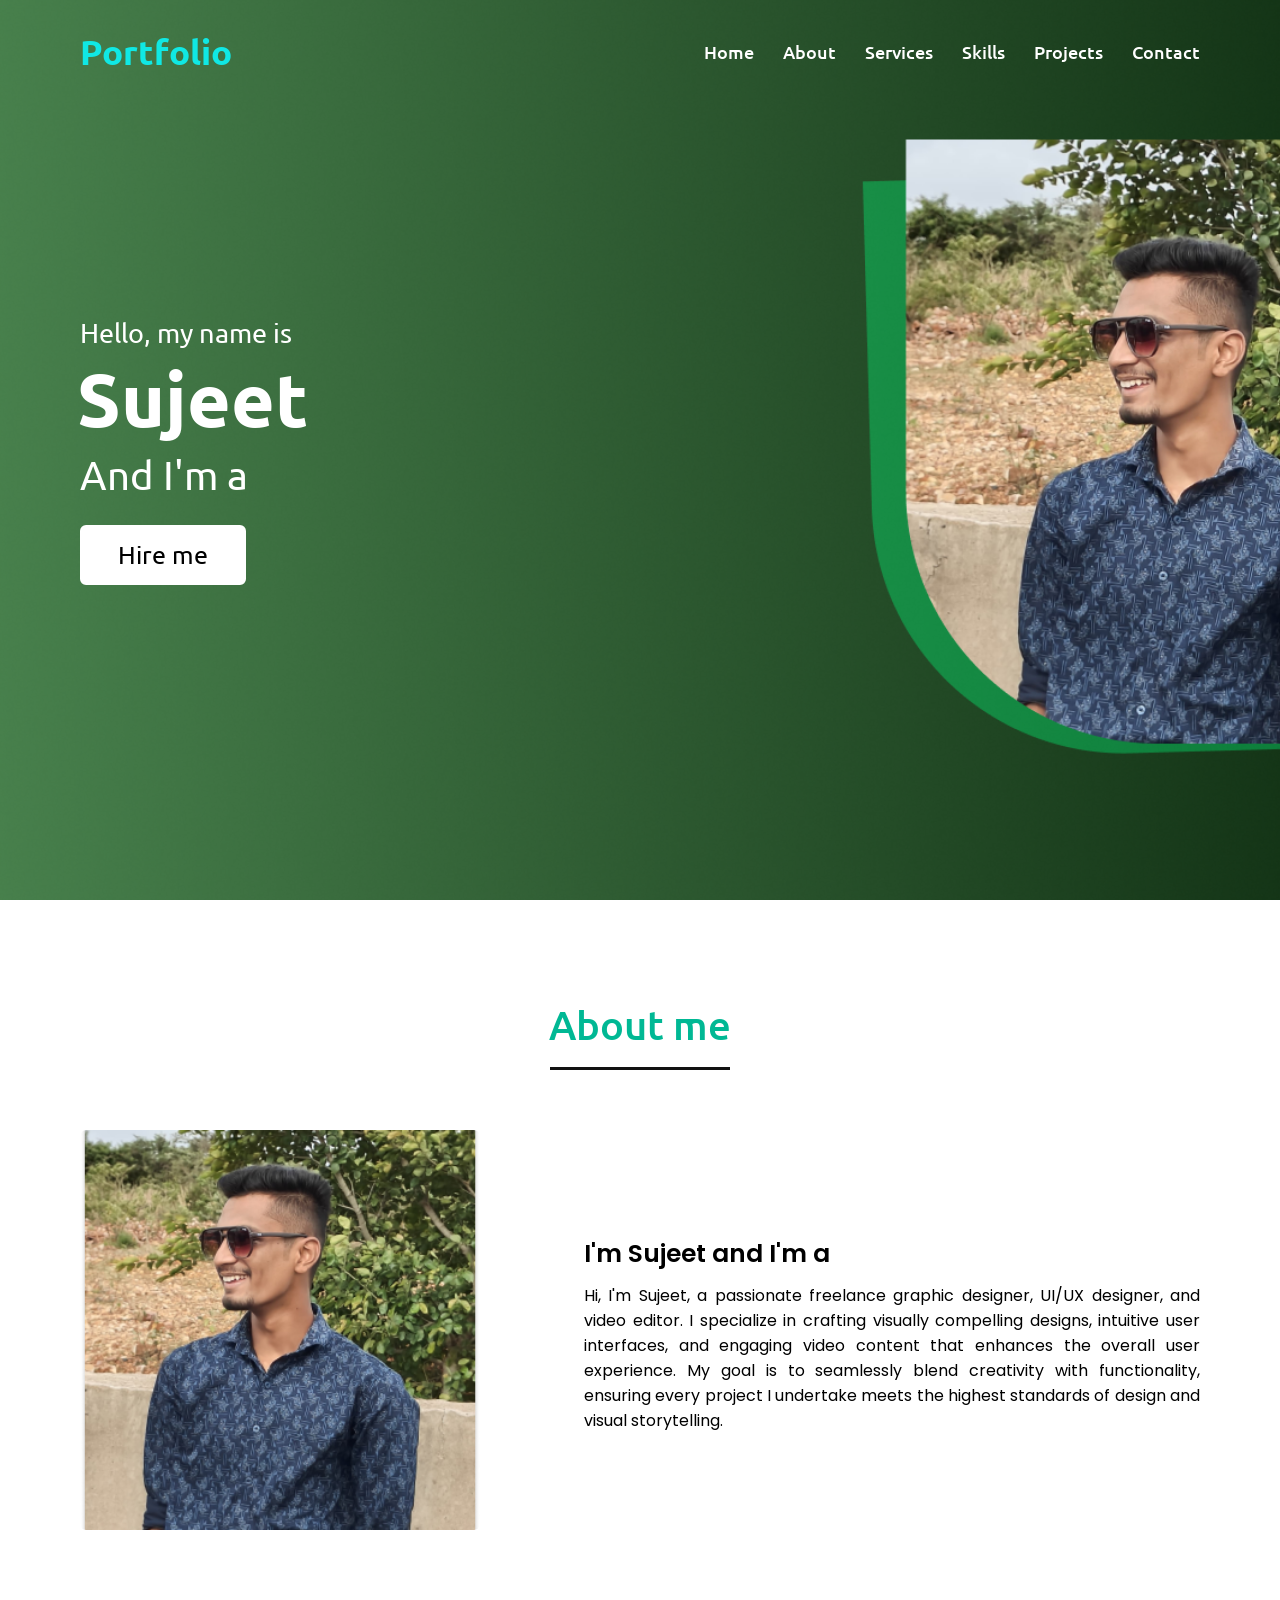
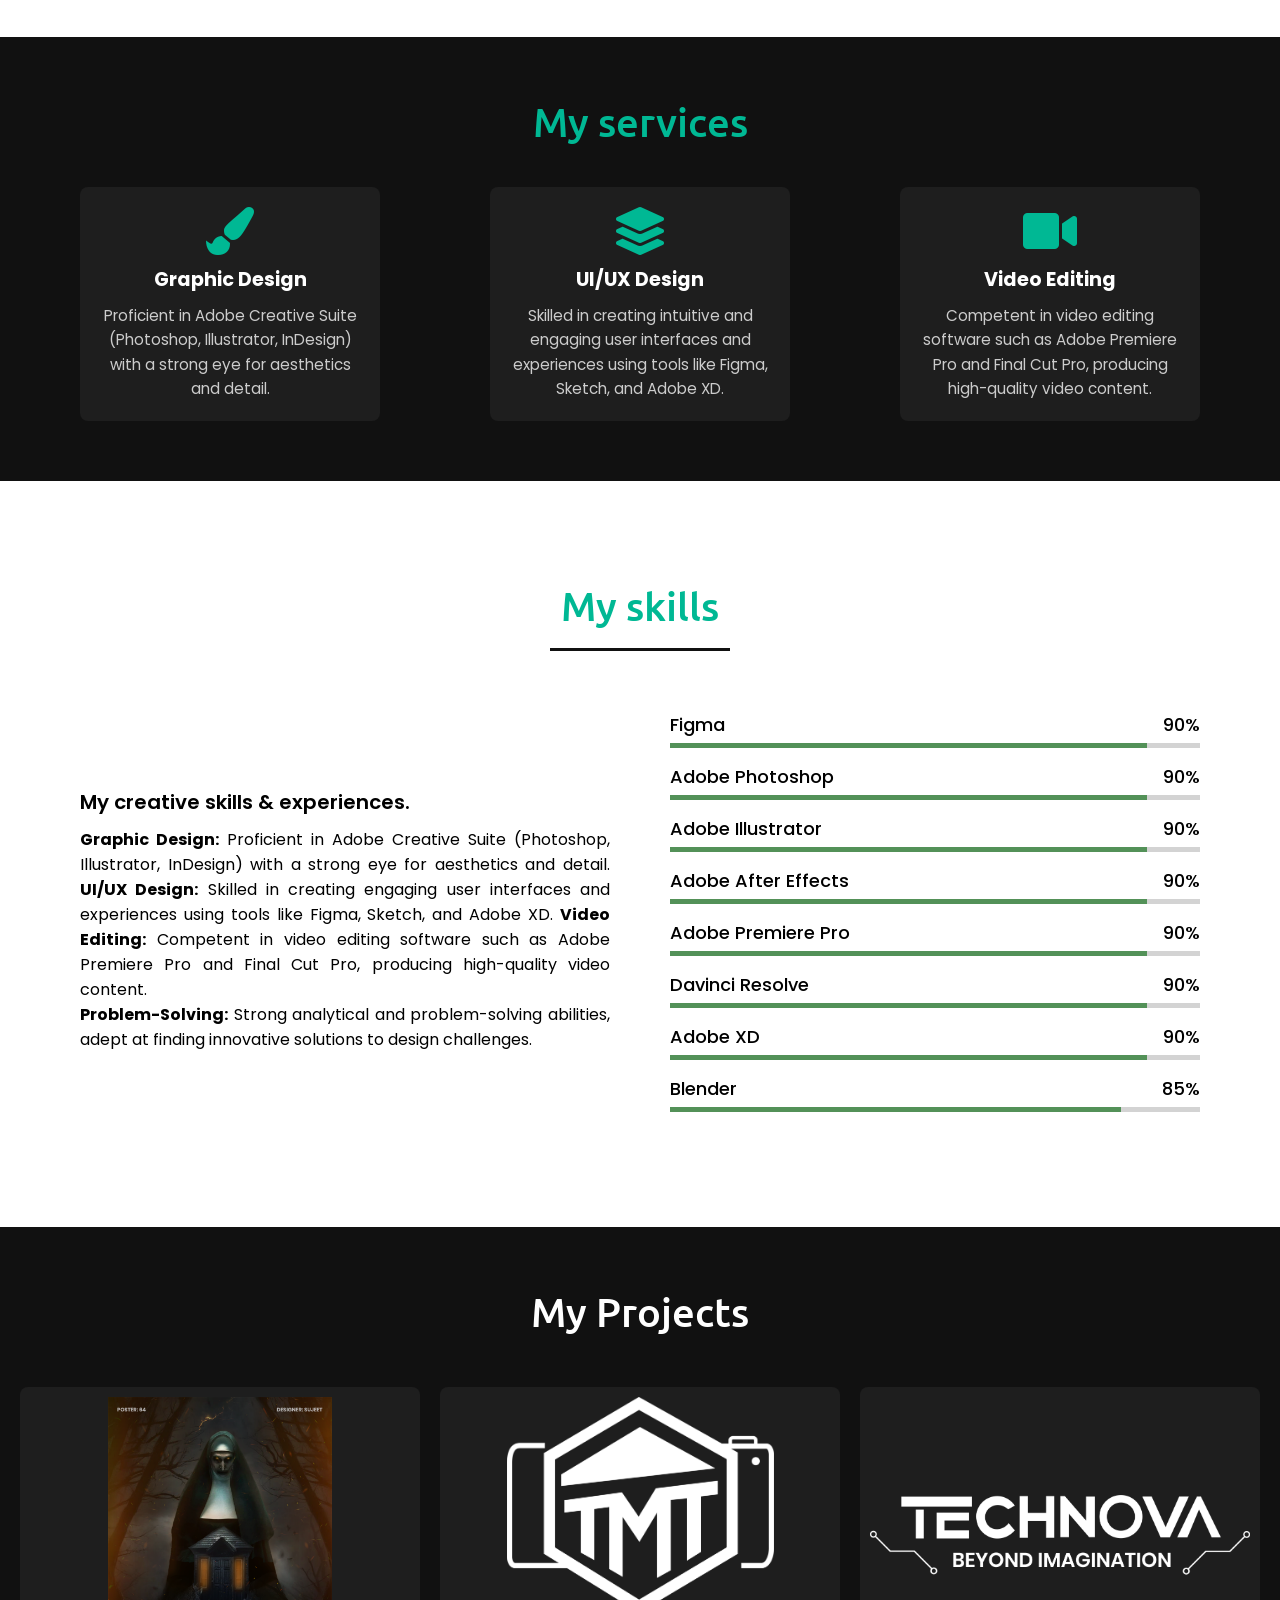
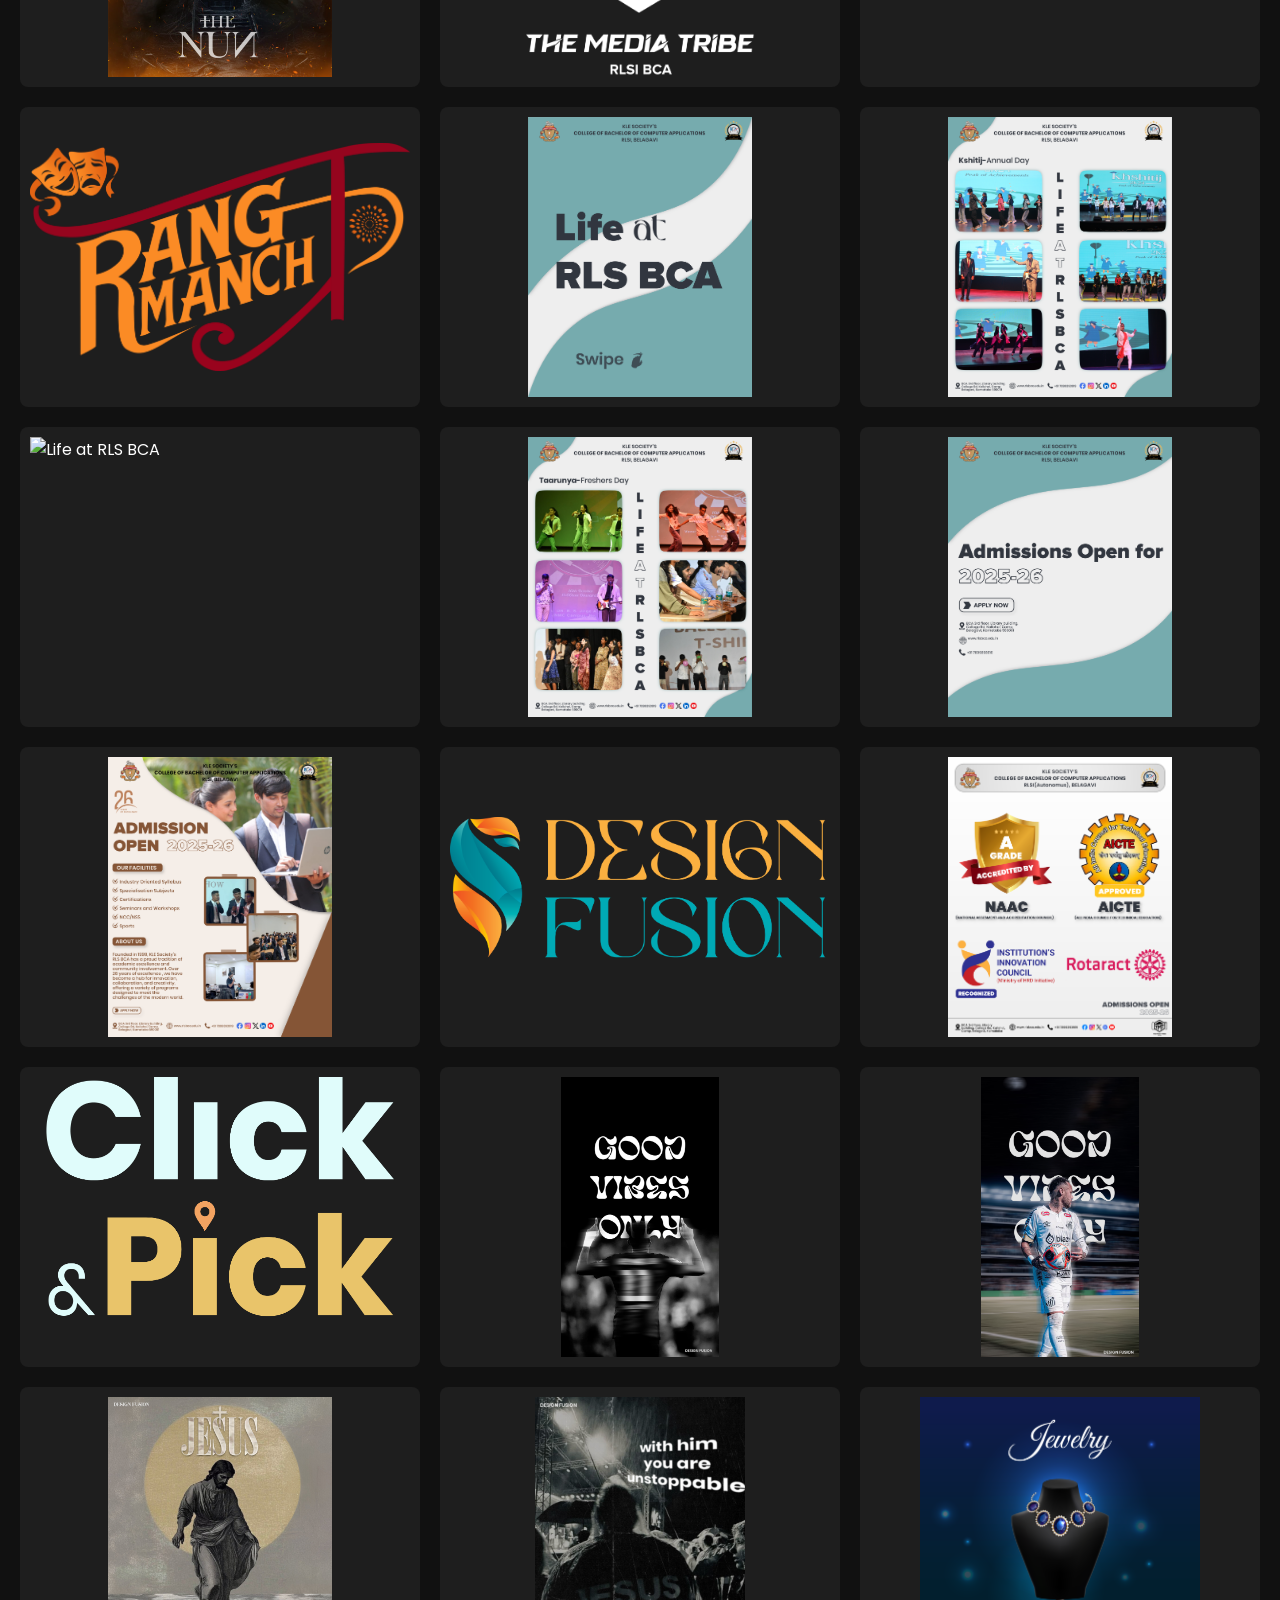
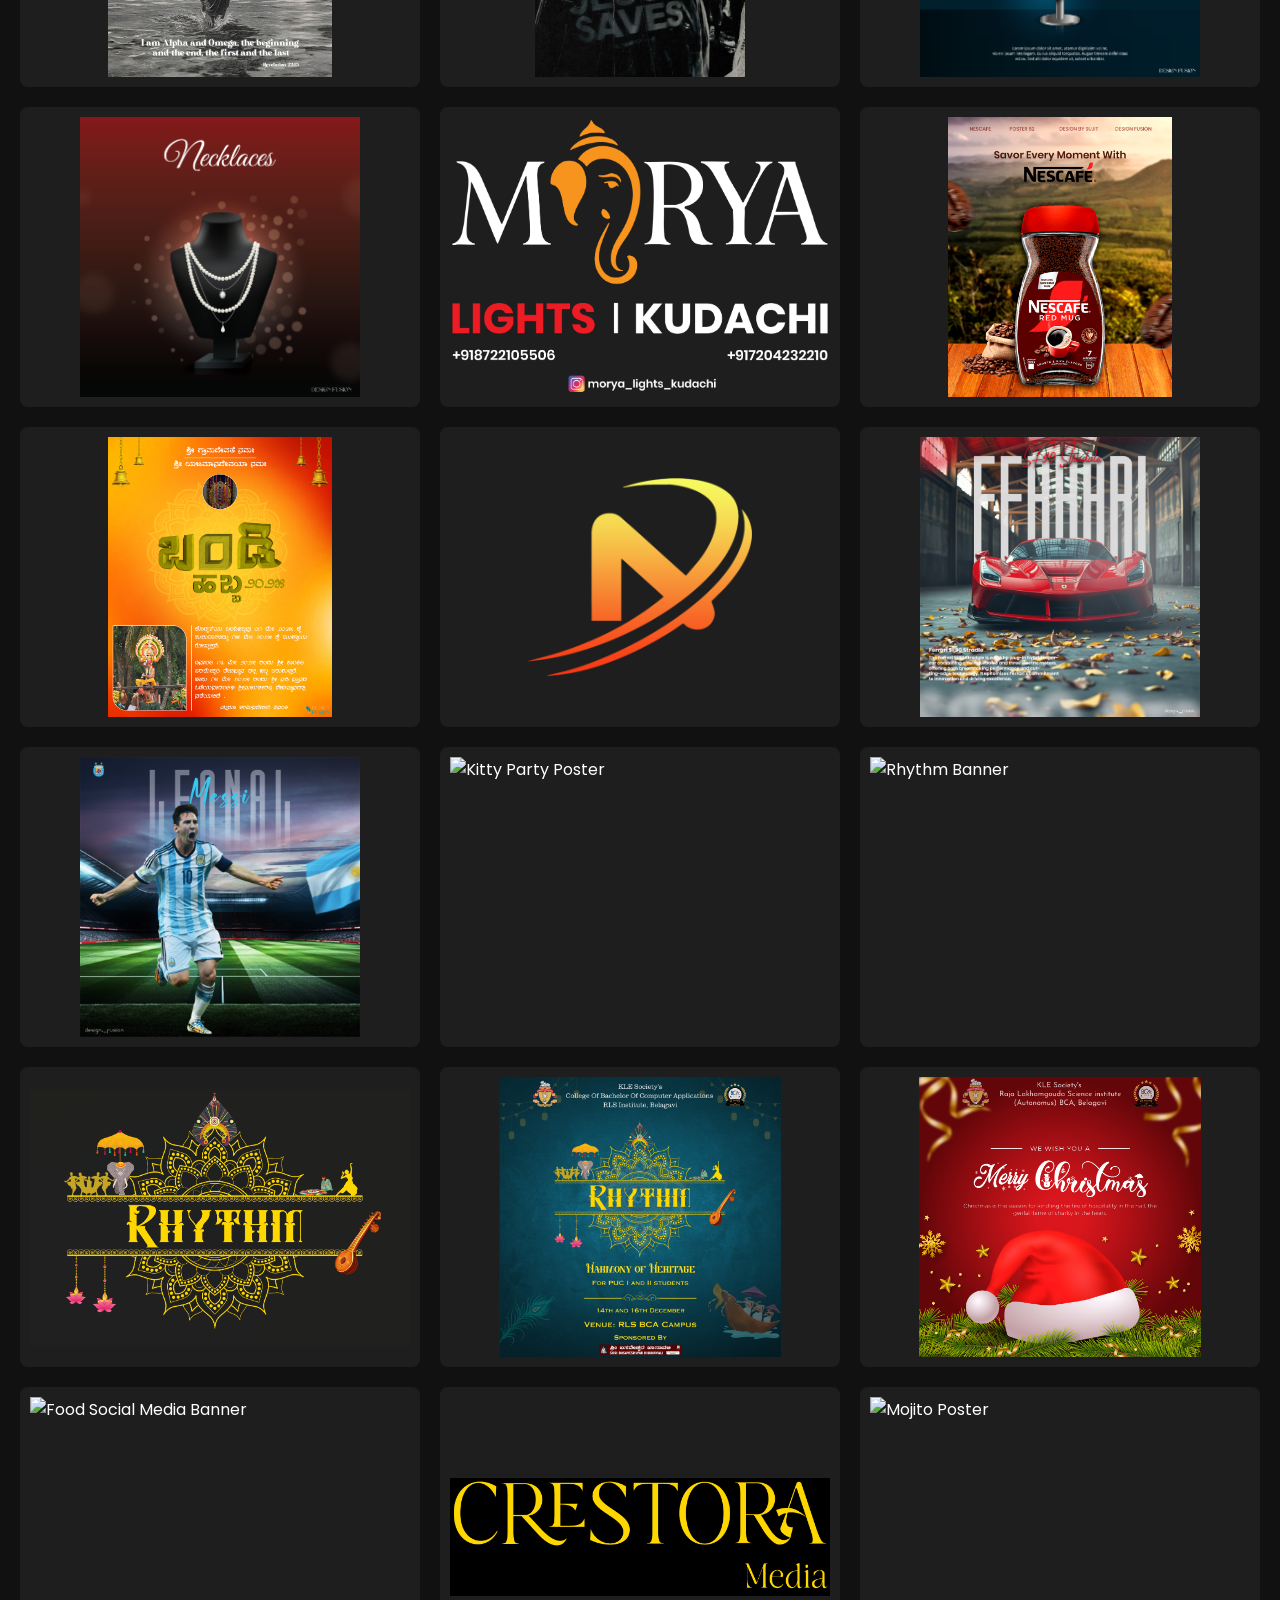
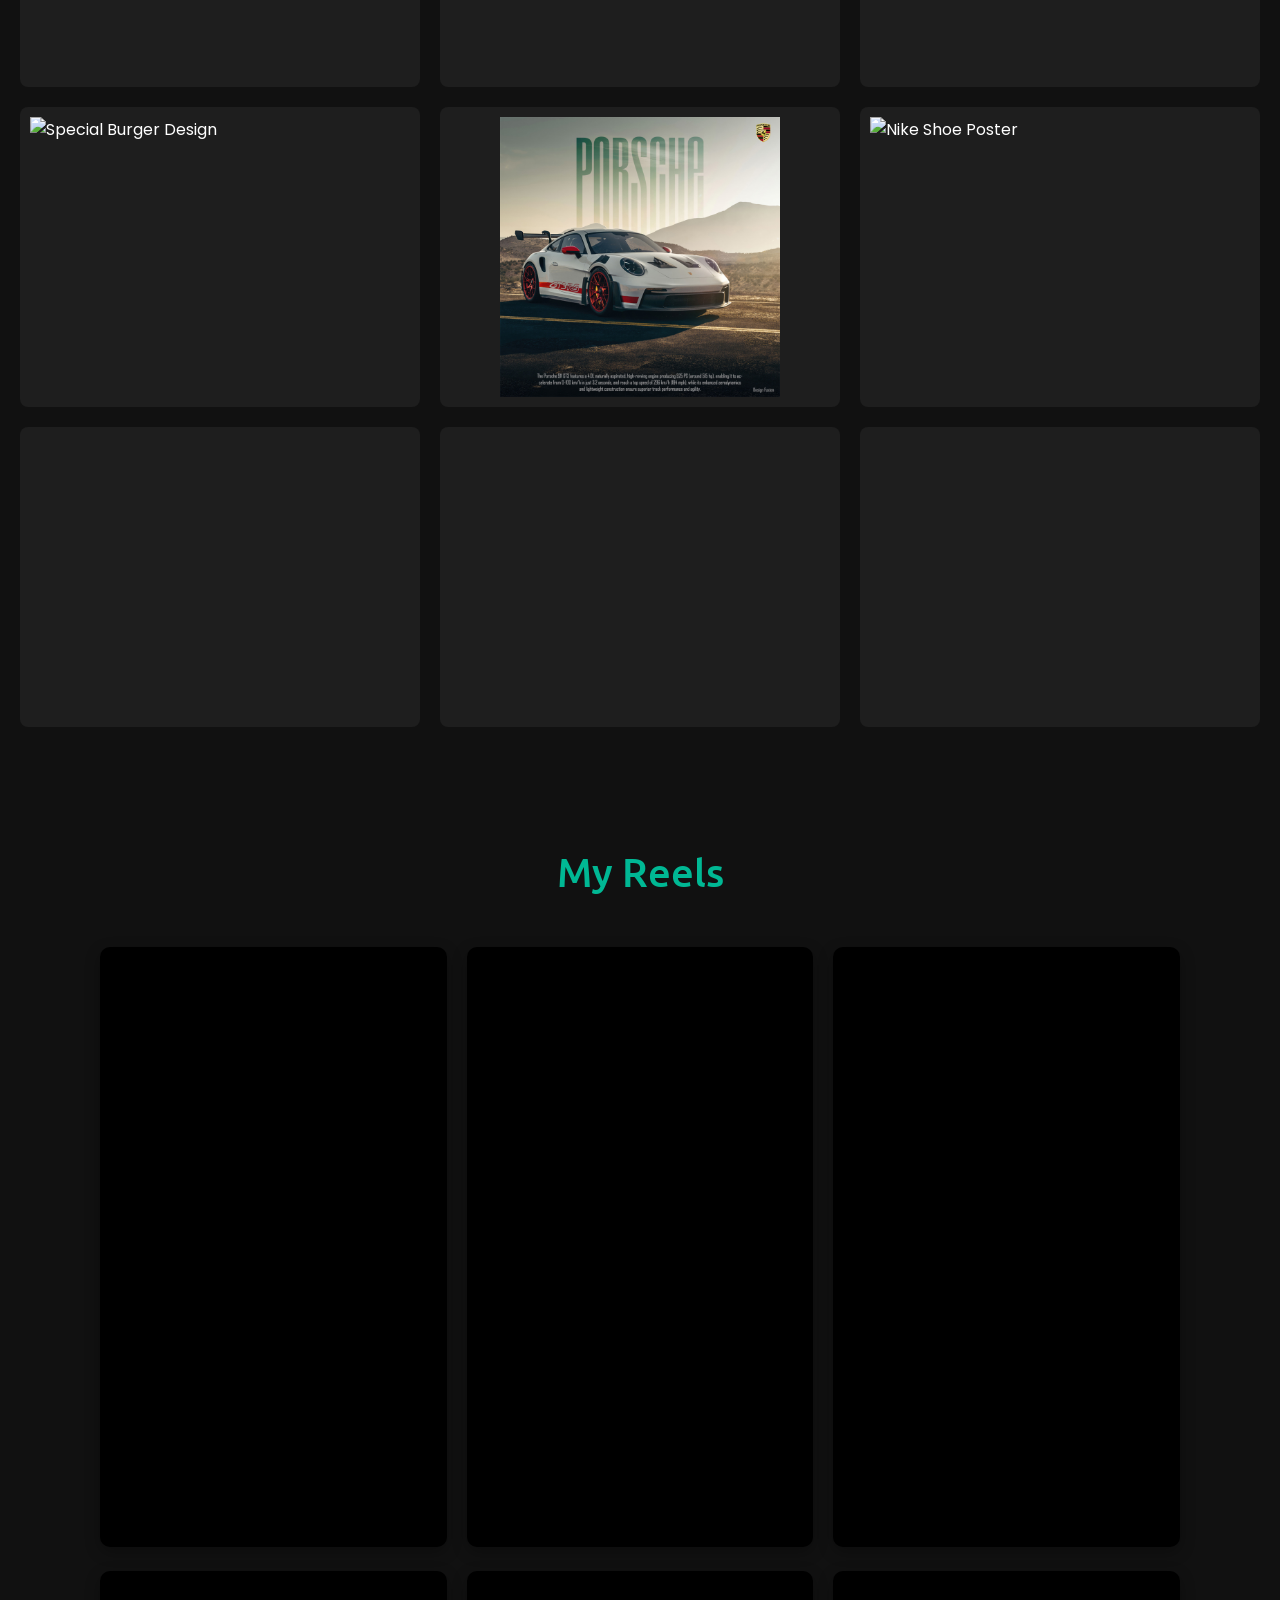
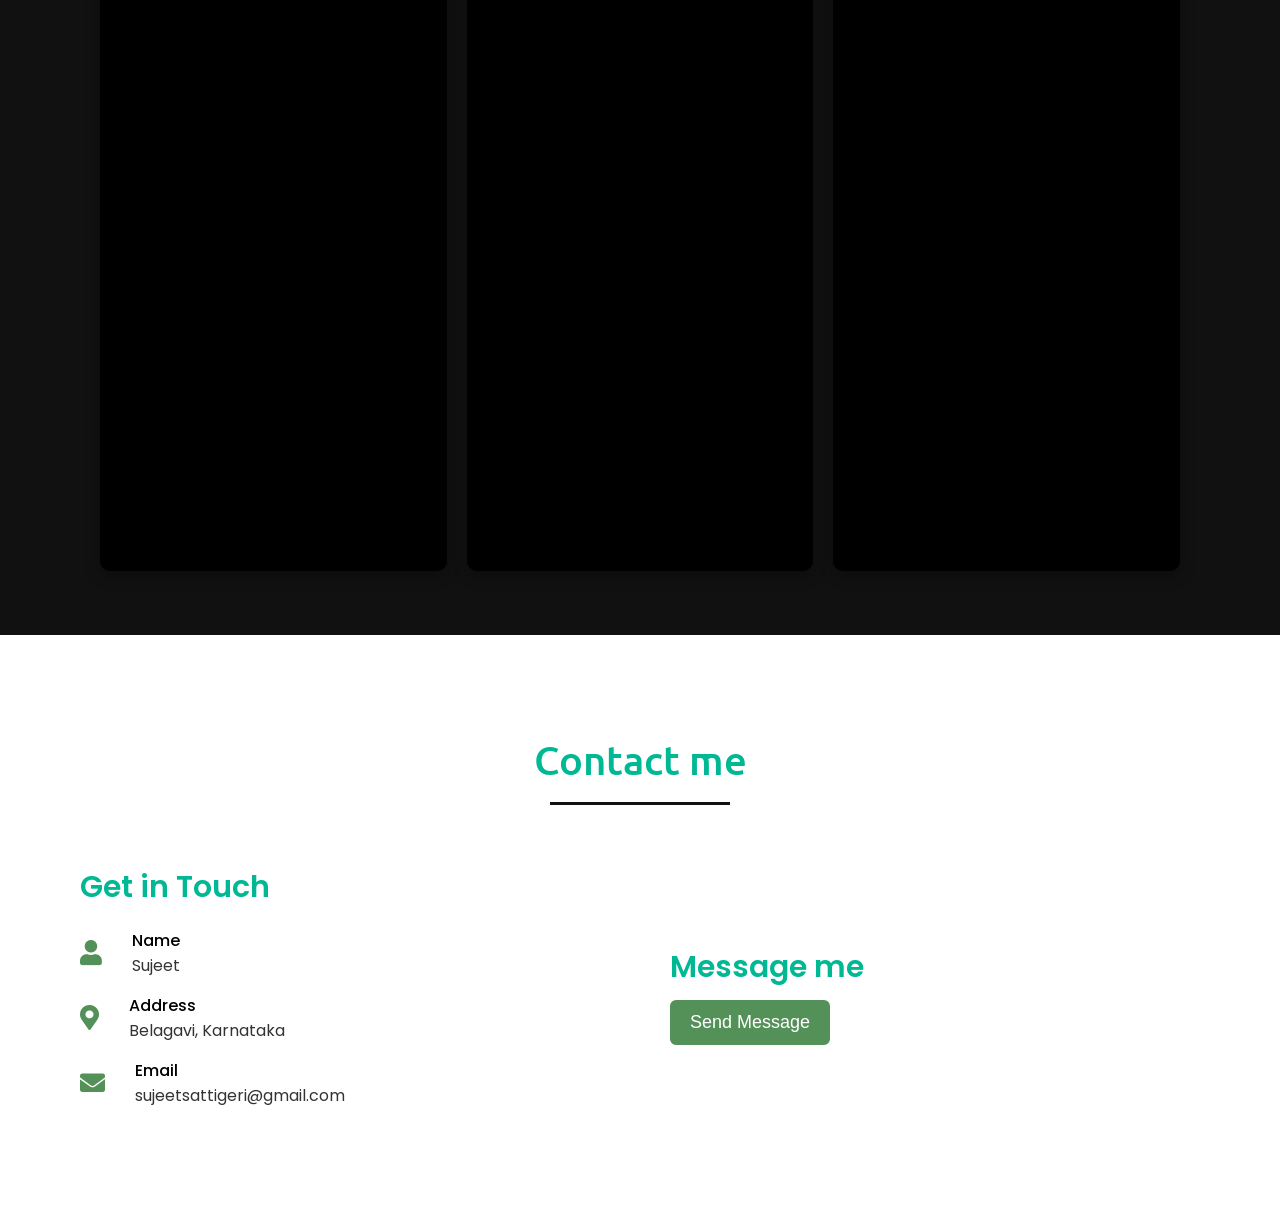
==== index.html @ 9ca4753a "Modified Portfolio" ====
<!DOCTYPE html>
<html lang="en">
<head>
    <meta charset="UTF-8">
    <meta name="viewport" content="width=device-width, initial-scale=1.0">
    <title>Personal Portfolio Website</title>
    <link rel="stylesheet" href="style.css">
    <link rel="stylesheet" href="https://cdnjs.cloudflare.com/ajax/libs/font-awesome/5.15.3/css/all.min.css"/>
    <script src="https://code.jquery.com/jquery-3.5.1.min.js"></script>
    <script src="https://cdnjs.cloudflare.com/ajax/libs/typed.js/2.0.11/typed.min.js"></script>
    <script src="https://cdnjs.cloudflare.com/ajax/libs/waypoints/4.0.1/jquery.waypoints.min.js"></script>
    <script src="https://cdnjs.cloudflare.com/ajax/libs/OwlCarousel2/2.3.4/owl.carousel.min.js"></script>
    <link rel="stylesheet" href="https://cdnjs.cloudflare.com/ajax/libs/OwlCarousel2/2.3.4/assets/owl.carousel.min.css"/>
</head>
<body>
    <div class="scroll-up-btn">
        <i class="fas fa-angle-up"></i>
    </div>
    <nav class="navbar">
        <div class="max-width">
            <div class="logo"><a href="#">Portfolio</a></div>
            <ul class="menu">
                <li><a href="#home" class="menu-btn">Home</a></li>
                <li><a href="#about" class="menu-btn">About</a></li>
                <li><a href="#services" class="menu-btn">Services</a></li>
                <li><a href="#skills" class="menu-btn">Skills</a></li>
                <li><a href="#projects" class="menu-btn">Projects</a></li>
                <li><a href="#contact" class="menu-btn">Contact</a></li>
            </ul>
            <div class="menu-btn">
                <i class="fas fa-bars"></i>
            </div>
        </div>
    </nav>

    <!-- home section start -->
    <section class="home" id="home">
        <div class="max-width">
            <div class="home-content">
                <div class="text-1">Hello, my name is</div>
                <div class="text-2">Sujeet</div>
                <div class="text-3">And I'm a <span class="typing"></span></div>
                <a href="https://wa.me/917483104946?text=Hi%20Sujeet,%20I%20am%20interested%20in%20hiring%20you%20for%20a%20project." target="_blank">Hire me</a>
            </div>
        </div>
    </section>

    <!-- about section start -->
    <section class="about" id="about">
        <div class="max-width">
            <h2 class="title">About me</h2>
            <div class="about-content">
                <div class="column left">
                    <img src="images/profile-1.png" alt="">
                </div>
                <div class="column right">
                    <div class="text">I'm Sujeet and I'm a <span class="typing-2"></span></div>
                    <p>Hi, I'm Sujeet, a passionate freelance graphic designer, UI/UX designer, and video editor. I specialize in crafting visually compelling designs, intuitive user interfaces, and engaging video content that enhances the overall user experience. My goal is to seamlessly blend creativity with functionality, ensuring every project I undertake meets the highest standards of design and visual storytelling.</p>
                </div>
            </div>
        </div>
    </section>

    <!-- services section start -->
    <section class="services" id="services">
        <div class="max-width">
            <h2 class="title">My services</h2>
            <div class="serv-content">
                <div class="card">
                    <div class="box">
                        <i class="fas fa-paint-brush"></i>
                        <div class="text">Graphic Design</div>
                        <p>Proficient in Adobe Creative Suite (Photoshop, Illustrator, InDesign) with a strong eye for aesthetics and detail.</p>
                    </div>
                </div>
                <div class="card">
                    <div class="box">
                        <i class="fas fa-layer-group"></i>
                        <div class="text">UI/UX Design</div>
                        <p>Skilled in creating intuitive and engaging user interfaces and experiences using tools like Figma, Sketch, and Adobe XD.</p>
                    </div>
                </div>
                <div class="card">
                    <div class="box">
                        <i class="fas fa-video"></i>
                        <div class="text">Video Editing</div>
                        <p>Competent in video editing software such as Adobe Premiere Pro and Final Cut Pro, producing high-quality video content.</p>
                    </div>
                </div>
            </div>
        </div>
    </section>

    <!-- skills section start -->
    <section class="skills" id="skills">
        <div class="max-width">
            <h2 class="title">My skills</h2>
            <div class="skills-content">
                <div class="column left">
                    <div class="text">My creative skills & experiences.</div>
                    <p><b>Graphic Design:</b> Proficient in Adobe Creative Suite (Photoshop, Illustrator, InDesign) with a strong eye for aesthetics and detail.
                        <b>UI/UX Design:</b> Skilled in creating engaging user interfaces and experiences using tools like Figma, Sketch, and Adobe XD.
                        <b>Video Editing:</b> Competent in video editing software such as Adobe Premiere Pro and Final Cut Pro, producing high-quality video content.<br>
                        <b>Problem-Solving:</b> Strong analytical and problem-solving abilities, adept at finding innovative solutions to design challenges.
                    </p>
                </div>
                <div class="column right">
                    <div class="bars">
                        <div class="info">
                            <span>Figma</span>
                            <span>90%</span>
                        </div>
                        <div class="line figma"></div>
                    </div>
                    <div class="bars">
                        <div class="info">
                            <span>Adobe Photoshop</span>
                            <span>90%</span>
                        </div>
                        <div class="line photoshop"></div>
                    </div>
                    <div class="bars">
                        <div class="info">
                            <span>Adobe Illustrator</span>
                            <span>90%</span>
                        </div>
                        <div class="line illustrator"></div>
                    </div>
                    <div class="bars">
                        <div class="info">
                            <span>Adobe After Effects</span>
                            <span>90%</span>
                        </div>
                        <div class="line aftereffects"></div>
                    </div>
                    <div class="bars">
                        <div class="info">
                            <span>Adobe Premiere Pro</span>
                            <span>90%</span>
                        </div>
                        <div class="line pr"></div>
                    </div>
                    <div class="bars">
                        <div class="info">
                            <span>Davinci Resolve</span>
                            <span>90%</span>
                        </div>
                        <div class="line davinci"></div>
                    </div>
                    <div class="bars">
                        <div class="info">
                            <span>Adobe XD</span>
                            <span>90%</span>
                        </div>
                        <div class="line xd"></div>
                    </div>
                    <div class="bars">
                        <div class="info">
                            <span>Blender</span>
                            <span>85%</span>
                        </div>
                        <div class="line bl"></div>
                    </div>
                </div>
            </div>
        </div>
    </section>

    <!-- projects section start -->
    <section class="projects" id="projects">
        <h2 class="title">My Projects</h2>
        <div class="project-content">
            <img src="images/NUN Movie Poster.png" alt="Life at RLS BCA" loading="lazy" class="project-image">
            <img src="images/The Media Tribe RLSI BCA Logo.png" alt="The Media Tribe Logo" loading="lazy" class="project-image">
            <img src="images/TechNova Logo(White).png" alt="TechNova Logo" loading="lazy" class="project-image">
            <img src="images/Rang Manch logo.png" alt="RangManch Logo" loading="lazy" class="project-image">
            <img src="images/Life at RLS BCA Poster_Swipe.png" alt="Life at RLS BCA" loading="lazy" class="project-image">
            <img src="images/Life at RLS BCA Poster_Kshitij Life at RLS BCA.png" alt="Life at RLS BCA" loading="lazy" class="project-image">
            <img src="images/Life at RLS BCA Poster_Rhythm Life at RLS BCA.png" alt="Life at RLS BCA" loading="lazy" class="project-image">
            <img src="images/Life at RLS BCA Poster_Taarunya Life at RLS BCA.png" alt="Life at RLS BCA" loading="lazy" class="project-image">
            <img src="images/Life at RLS BCA Poster_Admission Poster.png" alt="Life at RLS BCA" loading="lazy" class="project-image">
            <img src="images/Admissions Open Poster1.png" alt="Life at RLS BCA" loading="lazy" class="project-image">
            <img src="images/design fusion logo (2).png" alt="Design Fusion Logo" loading="lazy" class="project-image">
            <img src="images/Approval Poster.png" alt="Life at RLS BCA" loading="lazy" class="project-image">
            <img src="images/click and pick logo.png" alt="Life at RLS BCA" loading="lazy" class="project-image">
            <img src="images/Good Vibes Only Poster.png" alt="Life at RLS BCA" loading="lazy" class="project-image">
            <img src="images/Neymar Good Vibes Only Poster.png" alt="Life at RLS BCA" loading="lazy" class="project-image">
            <img src="images/Jesus Poster.png" alt="Life at RLS BCA" loading="lazy" class="project-image">
            <img src="images/with him you are unpossible poster.png" alt="Life at RLS BCA" loading="lazy" class="project-image">
            <img src="images/Jewelry Poster-01.png" alt="Life at RLS BCA" loading="lazy" class="project-image">
            <img src="images/Jewelry Poster2-01.png" alt="Life at RLS BCA" loading="lazy" class="project-image">
            <img src="images/morya lights logo.png" alt="Life at RLS BCA" loading="lazy" class="project-image">
            <img src="images/Nescafe Coffee Poster.png" alt="Life at RLS BCA" loading="lazy" class="project-image">
            <img src="images/Vaibhav's Poster@3x.png" alt="Life at RLS BCA" loading="lazy" class="project-image">
            <img src="images/New One Logo red and yellow@3x 1.svg" alt="New One Logo" loading="lazy" class="project-image">
            <img src="images/ferrari poster 2@2x.jpg" alt="Ferrari Poster" loading="lazy" class="project-image">
            <img src="images/Messi Poster1.jpg" alt="Messi Poster" loading="lazy" class="project-image">
            <img src="images/kitty party.jpg" alt="Kitty Party Poster" loading="lazy" class="project-image">
            <img src="images/Rhythm banner.png" alt="Rhythm Banner" loading="lazy" class="project-image">
            <img src="images/rhythm logo.png" alt="Rhythm Logo" loading="lazy" class="project-image">
            <img src="images/rhythm instta post.png" alt="Rhythm Instagram Post" loading="lazy" class="project-image">
            <img src="images/Christmas poster.png" alt="Christmas Poster" loading="lazy" class="project-image">
            <img src="images/Food-Social-Media-Banner-20 1.svg" alt="Food Social Media Banner" loading="lazy" class="project-image">
            <img src="images/Crestora Media Logo 1.svg" alt="Crestora Media Logo" loading="lazy" class="project-image">
            <img src="images/mojito poster1 1.svg" alt="Mojito Poster" loading="lazy" class="project-image">
            <img src="images/special burger design.png" alt="Special Burger Design" loading="lazy" class="project-image">
            <img src="images/Porsche 911 GT3 Poster@3x.jpg" alt="Porsche 911 GT3 Poster" loading="lazy" class="project-image">
            <img src="images/nike shoe poster@3x.png" alt="Nike Shoe Poster" loading="lazy" class="project-image">
            <img src="images/mclaren poster@3x.png" alt="Mclaren Poster" loading="lazy" class="project-image">
            <img src="images/navratri poster design.jpg" alt="Navratri Poster" loading="lazy" class="project-image">
            <img src="images/Christmas 2k24@3x.png" alt="Christmas Poster" loading="lazy" class="project-image">
        </div>
    </section>

    <!-- reels section start -->
    <section class="reels" id="reels">
        <div class="max-width">
            <h2 class="title">My Reels</h2>
            <div class="reel-content">
                <!-- Add YouTube Shorts or Instagram Reels -->
                <div class="reel">
                    <iframe src="Videos/Admission Reel.mp4" title="Reel 1" frameborder="0" allow="accelerometer; clipboard-write; encrypted-media; gyroscope; picture-in-picture; web-share" allowfullscreen></iframe>
                 </div>
                <div class="reel">
                    <iframe src="Videos/Rangmanch Fashion Show Reel Edit (2).mp4" title="Reel 1" frameborder="0" allow="accelerometer; clipboard-write; encrypted-media; gyroscope; picture-in-picture; web-share" allowfullscreen></iframe>
                </div>
                <div class="reel">
                    <iframe src="Videos/The Media Tribe-RLSI BCA Logo Reveal Reel.mp4" title="Reel 1" frameborder="0" allow="accelerometer; clipboard-write; encrypted-media; gyroscope; picture-in-picture; web-share" allowfullscreen></iframe>
                </div>
                <div class="reel">
                    <iframe src="Videos/Rhythm Reel 4k.mp4" title="Reel 1" frameborder="0" allow="accelerometer; clipboard-write; encrypted-media; gyroscope; picture-in-picture; web-share" allowfullscreen></iframe>
                </div>
                <div class="reel">
                    <iframe src="Videos/Backdrop Reel.mp4" title="Reel 1" frameborder="0" allow="accelerometer; clipboard-write; encrypted-media; gyroscope; picture-in-picture; web-share" allowfullscreen></iframe>
                </div>
                <div class="reel">
                    <iframe src="Videos/Rhythm GC Launch Reel.mp4" title="Reel 1" frameborder="0" allow="accelerometer; clipboard-write; encrypted-media; gyroscope; picture-in-picture; web-share" allowfullscreen></iframe>
                </div>
            </div>
        </div>
    </section>

     
    <!-- contact section start -->
    <section class="contact" id="contact">
        <div class="max-width">
            <h2 class="title">Contact me</h2>
            <div class="contact-content">
                <div class="column left">
                    <div class="text">Get in Touch</div>
                    <div class="icons">
                        <div class="row">
                            <i class="fas fa-user"></i>
                            <div class="info">
                                <div class="head">Name</div>
                                <div class="sub-title">Sujeet</div>
                            </div>
                        </div>
                        <div class="row">
                            <i class="fas fa-map-marker-alt"></i>
                            <div class="info">
                                <div class="head">Address</div>
                                <div class="sub-title">Belagavi, Karnataka</div>
                            </div>
                        </div>
                        <div class="row">
                            <i class="fas fa-envelope"></i>
                            <div class="info">
                                <div class="head">Email</div>
                                <div class="sub-title">sujeetsattigeri@gmail.com</div>
                            </div>
                        </div>
                    </div>
                </div>
                <div class="column right">
                    <div class="text">Message me</div>
                    <form action="#">
                        <div class="button-area">
                            <!-- Updated button to trigger WhatsApp -->
                            <button type="button" id="sendMessageBtn">Send Message</button>
                        </div>
                    </form>
                </div>
            </div>
        </div>
    </section>

    <!-- Add this modal HTML before the closing body tag -->
    <div id="imageModal" class="modal">
        <span class="close-btn">&times;</span>
        <img id="modalImage" class="modal-content">
    </div>

    <script src="script.js"></script>
</body>
</html>
---- style.css ----
/*  import google fonts */
@import url('https://fonts.googleapis.com/css2?family=Poppins:wght@400;500;600;700&family=Ubuntu:wght@400;500;700&display=swap');

*{
    margin: 0;
    padding: 0;
    box-sizing: border-box;
    text-decoration: none;
}
html{
    scroll-behavior: smooth;
}

/* custom scroll bar */
::-webkit-scrollbar {
    width: 10px;
}
::-webkit-scrollbar-track {
    background: #f1f1f1;
}
::-webkit-scrollbar-thumb {
    background: #888;
}

::-webkit-scrollbar-thumb:hover {
    background: #555;
}

/* all similar content styling codes */
section{
    padding: 100px 0;
}
.max-width{
    max-width: 1300px;
    padding: 0 80px;
    margin: auto;
}
.about, .services, .skills, .projects, .contact, footer{
    font-family: 'Poppins', sans-serif;
}
.about .about-content,
.services .serv-content,
.skills .skills-content,
.contact .contact-content{
    display: flex;
    flex-wrap: wrap;
    align-items: center;
    justify-content: space-between;
}
section .title{
    position: relative;
    text-align: center;
    font-size: 40px;
    color: #00b894;
    font-weight: 500;
    margin-bottom: 60px;
    padding-bottom: 20px;
    font-family: 'Ubuntu', sans-serif;
}
section .title::before{
    content: "";
    position: absolute;
    bottom: 0px;
    left: 50%;
    width: 180px;
    height: 3px;
    background: #111;
    transform: translateX(-50%);
}
section .title::after{
    position: absolute;
    bottom: -8px;
    left: 50%;
    font-size: 20px;
    color: #2caf37;
    padding: 0 5px;
    background: #fff;
    transform: translateX(-50%);
}

/* navbar styling */
.navbar{
    position: fixed;
    width: 100%;
    z-index: 999;
    padding: 30px 0;
    font-family: 'Ubuntu', sans-serif;
    transition: all 0.3s ease;
}
.navbar.sticky{
    padding: 15px 0;
    background: #539158;
}
.navbar .max-width{
    display: flex;
    align-items: center;
    justify-content: space-between;
}
.navbar .logo a{
    color: #10E8E4;
    font-size: 35px;
    font-weight: 600;
}
.navbar .logo a span{
    color: #ffffff;
    transition: all 0.3s ease;
}
.navbar.sticky .logo a span{
    color: #10E8E4;
}
.navbar .menu li{
    list-style: none;
    display: inline-block;
}
.navbar .menu li a{
    display: block;
    color: #fff;
    font-size: 18px;
    font-weight: 500;
    margin-left: 25px;
    transition: color 0.3s ease;
}
.navbar .menu li a:hover{
    color: #2caf37;
}
.navbar.sticky .menu li a:hover{
    color: #000000;
}

/* menu btn styling */
.menu-btn{
    color: #fff;
    font-size: 23px;
    cursor: pointer;
    display: none;
}
.scroll-up-btn{
    position: fixed;
    height: 45px;
    width: 42px;
    background: #2caf37;
    right: 30px;
    bottom: 10px;
    text-align: center;
    line-height: 45px;
    color: #e3e3e3;
    z-index: 9999;
    font-size: 30px;
    border-radius: 6px;
    border-bottom-width: 2px;
    cursor: pointer;
    opacity: 0;
    pointer-events: none;
    transition: all 0.3s ease;
}
.scroll-up-btn.show{
    bottom: 30px;
    opacity: 1;
    pointer-events: auto;
}
.scroll-up-btn:hover{
    filter: brightness(90%);
}


/* home section styling */
.home{
    display: flex;
    background: url("images/banner.jpg") no-repeat center;
    height: 100vh;
    color: #fff;
    min-height: 500px;
    background-size: cover;
    background-attachment: fixed;
    font-family: 'Ubuntu', sans-serif;
}
.home .max-width{
  width: 100%;
  display: flex;
}
.home .max-width .row{
  margin-right: 0;
}
.home .home-content .text-1{
    font-size: 27px;
}
.home .home-content .text-2{
    font-size: 75px;
    font-weight: 600;
    margin-left: -3px;
}
.home .home-content .text-3{
    font-size: 40px;
    margin: 5px 0;
}
.home .home-content .text-3 span{
    color: #10E8E4;
    font-weight: 500;
}
.home .home-content a{
    display: inline-block;
    background: #fff;
    color: #000000;
    font-size: 25px;
    padding: 12px 36px;
    margin-top: 20px;
    font-weight: 400;
    border-radius: 6px;
    border: 2px solid #fff;
    transition: all 0.3s ease;
}
.home .home-content a:hover{
    color: #ffff;
    background: none;
}

/* about section styling */
.about .about-content .left{
    width: 45%;
}
.about .about-content .left img{
    height: 400px;
    width: 400px;
    object-fit: cover;
    border-radius: 6px;
}
.about .about-content .right{
    width: 55%;
}
.about .about-content .right .text{
    font-size: 25px;
    font-weight: 600;
    margin-bottom: 10px;
}
.about .about-content .right .text span{
    color: #539158;
}
.about .about-content .right p{
    text-align: justify;
}
.about .about-content .right a {
    display: inline-block;
    background: #539158;
    color: #fff;
    font-size: 20px;
    font-family: 'Poppins', sans-serif;
    font-weight: 600; /* SemiBold */
    padding: 10px 30px;
    margin-top: 20px;
    border-radius: 6px;
    border: 2px solid #539158;
    transition: all 0.3s ease;
}

.about .about-content .right a:hover{
    color: crimson;
    background: none;
}

/* services section styling */
/* General styling for the services section */
.services {
    
    padding: 60px 0;
    background-color: #111; /* Dark background as seen in the image */
    color: #fff;
    text-align: center;
}

.services .title {
    font-size: 2.5em;
    color: #00b894; /* Green color for the title */
    margin-bottom: 20px;
}

.serv-content {
    display: flex;
    justify-content: center;
    align-items: center;
    flex-wrap: wrap;
    gap: 20px;
}

.card {
    background: #1e1e1e; /* Dark gray card background */
    border-radius: 8px;
    padding: 20px;
    width: 300px;
    box-shadow: 0 5px 15px #00b894(0, 0, 0, 0.3);
    transition: transform 0.3s ease, box-shadow 0.3s ease;
}

.card:hover {
    transform: translateY(20px);
    box-shadow: 0 8px 25px #00b89480;
}

.card .box {
    text-align: center;
}

.card .box i {
    font-size: 3em;
    color: #00b894; /* Icon color */
    margin-bottom: 10px;
}

.card .box .text {
    font-size: 1.2em;
    font-weight: bold;
    color: #fff;
    margin-bottom: 10px;
}

.card .box p {
    font-size: 0.95em;
    line-height: 1.6;
    color: #ccc;
}

/* Responsive Design */
@media (max-width: 768px) {
    .serv-content {
        flex-direction: column;
        align-items: center;
    }

    .card {
        width: 100%;
        max-width: 300px;
    }
}


/* skills section styling */

.skills .skills-content .column{
    width: calc(50% - 30px);
}
.skills .skills-content .left .text{
    font-size: 20px;
    font-weight: 600;
    margin-bottom: 10px;
}
.skills .skills-content .left p{
    text-align: justify;
}
.skills .skills-content .left a{
    display: inline-block;
    background: #539158;
    color: #fff;
    font-size: 18px;
    font-weight: 500;
    padding: 8px 16px;
    margin-top: 20px;
    border-radius: 6px;
    border: 2px solid #539158;
    transition: all 0.3s ease;
}
.skills .skills-content .left a:hover{
    color: #539158;
    background: none;
}
.skills .skills-content .right .bars{
    margin-bottom: 15px;
}
.skills .skills-content .right .info{
    display: flex;
    margin-bottom: 5px;
    align-items: center;
    justify-content: space-between;
}
.skills .skills-content .right span{
    font-weight: 500;
    font-size: 18px;
}
.skills .skills-content .right .line{
    height: 5px;
    width: 100%;
    background: lightgrey;
    position: relative;
}
.skills .skills-content .right .line::before{
    content: "";
    position: absolute;
    height: 100%;
    left: 0;
    top: 0;
    background: #539158;
}
.skills-content .right .figma::before{
    width: 90%;
}
.skills-content .right .photoshop::before{
    width: 90%;
}
.skills-content .right .illustrator::before{
    width: 90%;
}
.skills-content .right .aftereffects::before{
    width: 90%;
}
.skills-content .right .davinci::before{
    width: 90%;
}
.skills-content .right .xd::before{
    width: 90%;
}
.skills-content .right .pr::before{
    width: 90%;
}
.skills-content .right .bl::before{
    width: 85%;
}

/* Updated Projects Section Styling */
/* projects section styling */
.projects {
    padding: 60px 0;
    background: #111;
    color: #fff;
}

.projects .title {
    color: #fff;
    margin-bottom: 30px;
    text-align: center;
}

.projects .project-content {
    display: grid;
    grid-template-columns: repeat(auto-fit, minmax(300px, 1fr));
    gap: 20px;
    max-width: 1300px;
    margin: 0 auto;
    padding: 0 20px;
}

.projects img {
    width: 100%;
    height: 300px;
    object-fit: contain;
    border-radius: 8px;
    transition: transform 0.2s ease;
    background-color: #1e1e1e;
    padding: 10px;
}

.projects img:hover {
    transform: scale(1.02);
}

/* Responsive Design */
@media (max-width: 768px) {
    .projects .project-content {
        grid-template-columns: repeat(auto-fit, minmax(250px, 1fr));
        gap: 15px;
        padding: 0 15px;
    }
    
    .projects img {
        height: 250px;
    }
}

/* reels section styling */
.reels {
    padding: 60px 0;
    background: #111;
    color: #fff;
}

.reels .title {
    color: #00b894;
    margin-bottom: 30px;
    text-align: center;
    font-family: 'Ubuntu', sans-serif;
}

.reel-content {
    display: grid;
    grid-template-columns: repeat(auto-fit, minmax(300px, 1fr));
    gap: 20px;
    max-width: 1300px;
    margin: 0 auto;
    padding: 0 20px;
}

.reel iframe {
    width: 100%;
    height: 600px;
    border-radius: 10px;
    box-shadow: 0 5px 15px rgba(0,0,0,0.3);
    background: #000;
}

/* Responsive */
@media (max-width: 768px) {
    .reel iframe {
        height: 300px;
    }
}


/* contact section styling */

.contact .contact-content .column{
    width: calc(50% - 30px);
}
.contact .contact-content .text{
    font-size: 30px;
    color: #00b894;
    font-weight: 600;
    margin-bottom: 10px;
}
.contact .contact-content .left p{
    text-align: justify;
}
.contact .contact-content .left .icons{
    margin: 10px 0;
}
.contact .contact-content .row{
    display: flex;
    height: 65px;
    align-items: center;
}
.contact .contact-content .row .info{
    margin-left: 30px;
}
.contact .contact-content .row i{
    font-size: 25px;
    color: #539158;
}
.contact .contact-content .info .head{
    font-weight: 500;
}
.contact .contact-content .info .sub-title{
    color: #333;
}
.contact .right form .fields{
    display: flex;
}
.contact .right form .field,
.contact .right form .fields .field{
    height: 45px;
    width: 100%;
    margin-bottom: 15px;
}
.contact .right form .textarea{
    height: 80px;
    width: 100%;
}
.contact .right form .name{
    margin-right: 10px;
}
.contact .right form .field input,
.contact .right form .textarea textarea{
    height: 100%;
    width: 100%;
    border: 1px solid lightgrey;
    border-radius: 6px;
    outline: none;
    padding: 0 15px;
    font-size: 17px;
    font-family: 'Poppins', sans-serif;
    transition: all 0.3s ease;
}
.contact .right form .field input:focus,
.contact .right form .textarea textarea:focus{
    border-color: #b3b3b3;
}
.contact .right form .textarea textarea{
  padding-top: 10px;
  resize: none;
}
.contact .right form .button-area{
  display: flex;
  align-items: center;
}
.right form .button-area button{
  color: #fff;
  display: block;
  width: 160px!important;
  height: 45px;
  outline: none;
  font-size: 18px;
  font-weight: 500;
  border-radius: 6px;
  cursor: pointer;
  flex-wrap: nowrap;
  background: #539158;
  border: 2px solid #539158;
  transition: all 0.3s ease;
}
.right form .button-area button:hover{
  color: #539158;
  background: none;
}
/* footer section styling */
footer{
    background: #111;
    padding: 15px 23px;
    color: #fff;
    text-align: center;
}
footer span a{
    color: #539158;
    text-decoration: none;
}
footer span a:hover{
    text-decoration: underline;
}


/* responsive media query start */
@media (max-width: 1104px) {
    .about .about-content .left img{
        height: 350px;
        width: 350px;
    }
}

@media (max-width: 991px) {
    .max-width{
        padding: 0 50px;
    }
}
@media (max-width: 947px){
    .menu-btn{
        display: block;
        z-index: 999;
    }
    .menu-btn i.active:before{
        content: "\f00d";
    }
    .navbar .menu{
        position: fixed;
        height: 100vh;
        width: 100%;
        left: -100%;
        top: 0;
        background: #111;
        text-align: center;
        padding-top: 80px;
        transition: all 0.3s ease;
    }
    .navbar .menu.active{
        left: 0;
    }
    .navbar .menu li{
        display: block;
    }
    .navbar .menu li a{
        display: inline-block;
        margin: 20px 0;
        font-size: 25px;
    }
    .home .home-content .text-2{
        font-size: 70px;
    }
    .home .home-content .text-3{
        font-size: 35px;
    }
    .home .home-content a{
        font-size: 23px;
        padding: 10px 30px;
    }
    .max-width{
        max-width: 930px;
    }
    .about .about-content .column{
        width: 100%;
    }
    .about .about-content .left{
        display: flex;
        justify-content: center;
        margin: 0 auto 60px;
    }
    .about .about-content .right{
        flex: 100%;
    }
    .services .serv-content .card{
        width: calc(50% - 10px);
        margin-bottom: 20px;
    }
    .skills .skills-content .column,
    .contact .contact-content .column{
        width: 100%;
        margin-bottom: 35px;
    }
    .back-btn {
        display: block;
        margin: 20px auto;
        padding: 10px 20px;
        background-color: #00b894; /* Updated color */
        color: white;
        font-size: 1em;
        font-weight: bold;
        text-align: center;
        border-radius: 5px;
        cursor: pointer;
        text-decoration: none;
        transition: background-color 0.3s ease, transform 0.3s ease;
        width: fit-content;
    }
    .back-btn:hover {
        background-color: #00b894; /* Updated hover color */
        transform: scale(1.1);
    }
    
    
}

@media (max-width: 690px) {
    .max-width{
        padding: 0 23px;
    }
    .home .home-content .text-2{
        font-size: 60px;
    }
    .home .home-content .text-3{
        font-size: 32px;
    }
    .home .home-content a{
        font-size: 20px;
    }
    .services .serv-content .card{
        width: 100%;
    }
}

@media (max-width: 500px) {
    .home .home-content .text-2{
        font-size: 50px;
    }
    .home .home-content .text-3{
        font-size: 27px;
    }
    .about .about-content .right .text,
    .skills .skills-content .left .text{
        font-size: 19px;
    }
    .contact .right form .fields{
        flex-direction: column;
    }
    .contact .right form .name,
    .contact .right form .email{
        margin: 0;
    }
    .right form .error-box{
       width: 150px;
    }
    .scroll-up-btn{
        right: 15px;
        bottom: 15px;
        height: 38px;
        width: 35px;
        font-size: 23px;
        line-height: 38px;
    }
}

/* Owl Carousel Navigation Buttons */
.owl-dots {
    text-align: center;
    margin-top: 20px;
}

.owl-dot {
    height: 10px;
    width: 10px;
    margin: 0 5px;
    outline: none!important;
    border-radius: 50%;
    border: 2px solid #fff!important; /* White border */
    transition: all 0.3s ease;
}

.owl-dot.active {
    width: 35px;
    border-radius: 14px;
    background: #fff!important; /* White background for active dot */
}

/* Modal styles */
.modal {
    display: none;
    position: fixed;
    z-index: 9999;
    top: 0;
    left: 0;
    width: 100%;
    height: 100%;
    background-color: rgba(0, 0, 0, 0.9);
    padding: 20px;
}

.modal-content {
    display: block;
    max-width: 90%;
    max-height: 90vh;
    margin: auto;
    object-fit: contain;
    position: relative;
    top: 50%;
    transform: translateY(-50%);
}

.close-btn {
    position: absolute;
    top: 15px;
    right: 35px;
    color: #f1f1f1;
    font-size: 40px;
    font-weight: bold;
    cursor: pointer;
    z-index: 1000;
}

.close-btn:hover {
    color: #00b894;
}

/* Make project images clickable */
.project-image {
    cursor: pointer;
}
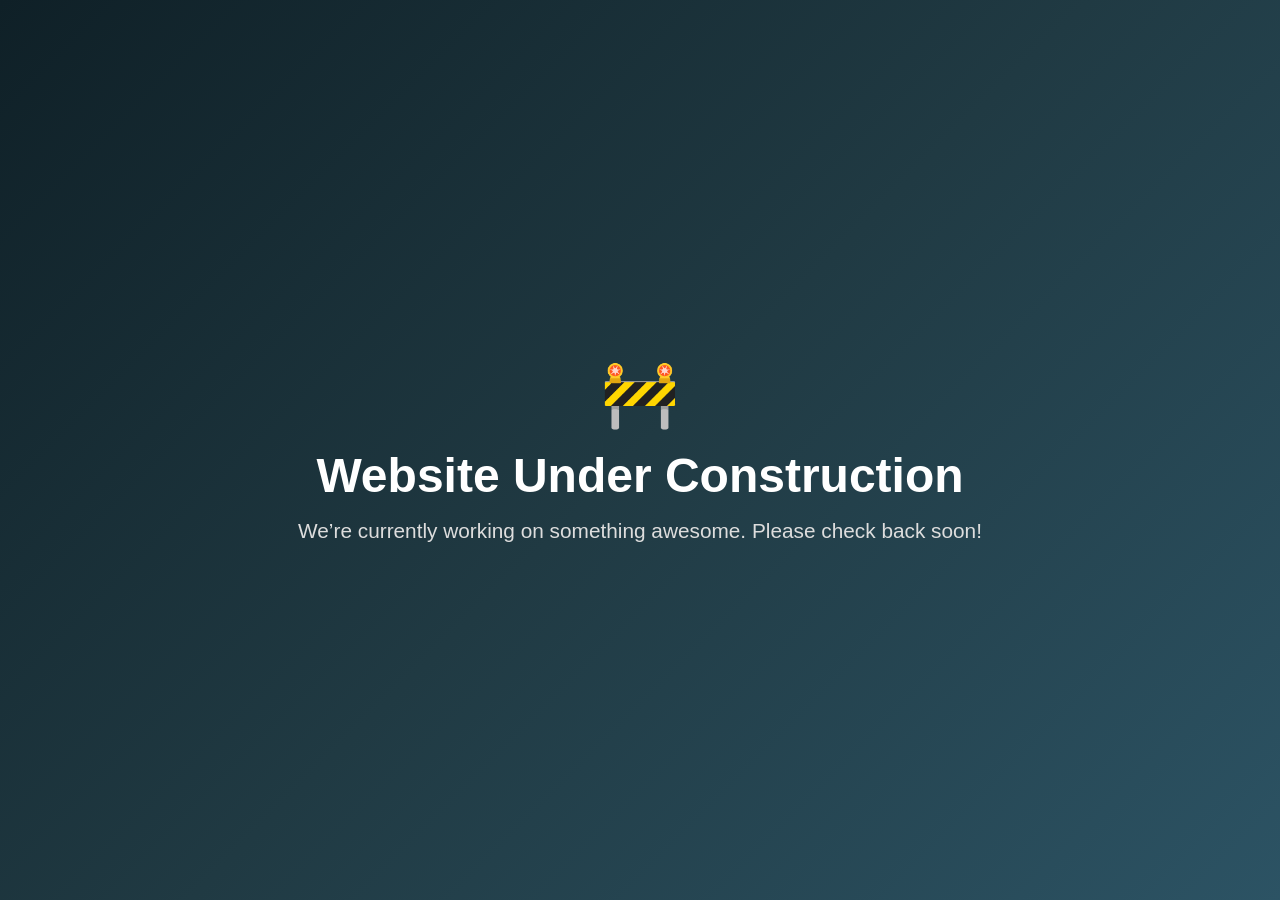
==== commit ca352731: "Updated Portfolio" ====
--- a/index.html
+++ b/index.html
@@ -3,294 +3,58 @@
 <head>
     <meta charset="UTF-8">
     <meta name="viewport" content="width=device-width, initial-scale=1.0">
-    <title>Personal Portfolio Website</title>
-    <link rel="stylesheet" href="style.css">
-    <link rel="stylesheet" href="https://cdnjs.cloudflare.com/ajax/libs/font-awesome/5.15.3/css/all.min.css"/>
-    <script src="https://code.jquery.com/jquery-3.5.1.min.js"></script>
-    <script src="https://cdnjs.cloudflare.com/ajax/libs/typed.js/2.0.11/typed.min.js"></script>
-    <script src="https://cdnjs.cloudflare.com/ajax/libs/waypoints/4.0.1/jquery.waypoints.min.js"></script>
-    <script src="https://cdnjs.cloudflare.com/ajax/libs/OwlCarousel2/2.3.4/owl.carousel.min.js"></script>
-    <link rel="stylesheet" href="https://cdnjs.cloudflare.com/ajax/libs/OwlCarousel2/2.3.4/assets/owl.carousel.min.css"/>
+    <title>Website Under Construction</title>
+    <style>
+        * {
+            margin: 0;
+            padding: 0;
+            box-sizing: border-box;
+        }
+
+        body {
+            height: 100vh;
+            background: linear-gradient(135deg, #0f2027, #203a43, #2c5364);
+            color: #fff;
+            display: flex;
+            align-items: center;
+            justify-content: center;
+            text-align: center;
+            font-family: 'Segoe UI', sans-serif;
+            padding: 20px;
+        }
+
+        .container {
+            max-width: 700px;
+        }
+
+        h1 {
+            font-size: 3rem;
+            margin-bottom: 1rem;
+        }
+
+        p {
+            font-size: 1.3rem;
+            color: #ddd;
+        }
+
+        .icon {
+            font-size: 4rem;
+            margin-bottom: 1rem;
+            animation: pulse 1.5s infinite;
+        }
+
+        @keyframes pulse {
+            0% { transform: scale(1); }
+            50% { transform: scale(1.1); }
+            100% { transform: scale(1); }
+        }
+    </style>
 </head>
 <body>
-    <div class="scroll-up-btn">
-        <i class="fas fa-angle-up"></i>
+    <div class="container">
+        <div class="icon">🚧</div>
+        <h1>Website Under Construction</h1>
+        <p>We’re currently working on something awesome. Please check back soon!</p>
     </div>
-    <nav class="navbar">
-        <div class="max-width">
-            <div class="logo"><a href="#">Portfolio</a></div>
-            <ul class="menu">
-                <li><a href="#home" class="menu-btn">Home</a></li>
-                <li><a href="#about" class="menu-btn">About</a></li>
-                <li><a href="#services" class="menu-btn">Services</a></li>
-                <li><a href="#skills" class="menu-btn">Skills</a></li>
-                <li><a href="#projects" class="menu-btn">Projects</a></li>
-                <li><a href="#contact" class="menu-btn">Contact</a></li>
-            </ul>
-            <div class="menu-btn">
-                <i class="fas fa-bars"></i>
-            </div>
-        </div>
-    </nav>
-
-    <!-- home section start -->
-    <section class="home" id="home">
-        <div class="max-width">
-            <div class="home-content">
-                <div class="text-1">Hello, my name is</div>
-                <div class="text-2">Sujeet</div>
-                <div class="text-3">And I'm a <span class="typing"></span></div>
-                <a href="https://wa.me/917483104946?text=Hi%20Sujeet,%20I%20am%20interested%20in%20hiring%20you%20for%20a%20project." target="_blank">Hire me</a>
-            </div>
-        </div>
-    </section>
-
-    <!-- about section start -->
-    <section class="about" id="about">
-        <div class="max-width">
-            <h2 class="title">About me</h2>
-            <div class="about-content">
-                <div class="column left">
-                    <img src="images/profile-1.png" alt="">
-                </div>
-                <div class="column right">
-                    <div class="text">I'm Sujeet and I'm a <span class="typing-2"></span></div>
-                    <p>Hi, I'm Sujeet, a passionate freelance graphic designer, UI/UX designer, and video editor. I specialize in crafting visually compelling designs, intuitive user interfaces, and engaging video content that enhances the overall user experience. My goal is to seamlessly blend creativity with functionality, ensuring every project I undertake meets the highest standards of design and visual storytelling.</p>
-                </div>
-            </div>
-        </div>
-    </section>
-
-    <!-- services section start -->
-    <section class="services" id="services">
-        <div class="max-width">
-            <h2 class="title">My services</h2>
-            <div class="serv-content">
-                <div class="card">
-                    <div class="box">
-                        <i class="fas fa-paint-brush"></i>
-                        <div class="text">Graphic Design</div>
-                        <p>Proficient in Adobe Creative Suite (Photoshop, Illustrator, InDesign) with a strong eye for aesthetics and detail.</p>
-                    </div>
-                </div>
-                <div class="card">
-                    <div class="box">
-                        <i class="fas fa-layer-group"></i>
-                        <div class="text">UI/UX Design</div>
-                        <p>Skilled in creating intuitive and engaging user interfaces and experiences using tools like Figma, Sketch, and Adobe XD.</p>
-                    </div>
-                </div>
-                <div class="card">
-                    <div class="box">
-                        <i class="fas fa-video"></i>
-                        <div class="text">Video Editing</div>
-                        <p>Competent in video editing software such as Adobe Premiere Pro and Final Cut Pro, producing high-quality video content.</p>
-                    </div>
-                </div>
-            </div>
-        </div>
-    </section>
-
-    <!-- skills section start -->
-    <section class="skills" id="skills">
-        <div class="max-width">
-            <h2 class="title">My skills</h2>
-            <div class="skills-content">
-                <div class="column left">
-                    <div class="text">My creative skills & experiences.</div>
-                    <p><b>Graphic Design:</b> Proficient in Adobe Creative Suite (Photoshop, Illustrator, InDesign) with a strong eye for aesthetics and detail.
-                        <b>UI/UX Design:</b> Skilled in creating engaging user interfaces and experiences using tools like Figma, Sketch, and Adobe XD.
-                        <b>Video Editing:</b> Competent in video editing software such as Adobe Premiere Pro and Final Cut Pro, producing high-quality video content.<br>
-                        <b>Problem-Solving:</b> Strong analytical and problem-solving abilities, adept at finding innovative solutions to design challenges.
-                    </p>
-                </div>
-                <div class="column right">
-                    <div class="bars">
-                        <div class="info">
-                            <span>Figma</span>
-                            <span>90%</span>
-                        </div>
-                        <div class="line figma"></div>
-                    </div>
-                    <div class="bars">
-                        <div class="info">
-                            <span>Adobe Photoshop</span>
-                            <span>90%</span>
-                        </div>
-                        <div class="line photoshop"></div>
-                    </div>
-                    <div class="bars">
-                        <div class="info">
-                            <span>Adobe Illustrator</span>
-                            <span>90%</span>
-                        </div>
-                        <div class="line illustrator"></div>
-                    </div>
-                    <div class="bars">
-                        <div class="info">
-                            <span>Adobe After Effects</span>
-                            <span>90%</span>
-                        </div>
-                        <div class="line aftereffects"></div>
-                    </div>
-                    <div class="bars">
-                        <div class="info">
-                            <span>Adobe Premiere Pro</span>
-                            <span>90%</span>
-                        </div>
-                        <div class="line pr"></div>
-                    </div>
-                    <div class="bars">
-                        <div class="info">
-                            <span>Davinci Resolve</span>
-                            <span>90%</span>
-                        </div>
-                        <div class="line davinci"></div>
-                    </div>
-                    <div class="bars">
-                        <div class="info">
-                            <span>Adobe XD</span>
-                            <span>90%</span>
-                        </div>
-                        <div class="line xd"></div>
-                    </div>
-                    <div class="bars">
-                        <div class="info">
-                            <span>Blender</span>
-                            <span>85%</span>
-                        </div>
-                        <div class="line bl"></div>
-                    </div>
-                </div>
-            </div>
-        </div>
-    </section>
-
-    <!-- projects section start -->
-    <section class="projects" id="projects">
-        <h2 class="title">My Projects</h2>
-        <div class="project-content">
-            <img src="images/NUN Movie Poster.png" alt="Life at RLS BCA" loading="lazy" class="project-image">
-            <img src="images/The Media Tribe RLSI BCA Logo.png" alt="The Media Tribe Logo" loading="lazy" class="project-image">
-            <img src="images/TechNova Logo(White).png" alt="TechNova Logo" loading="lazy" class="project-image">
-            <img src="images/Rang Manch logo.png" alt="RangManch Logo" loading="lazy" class="project-image">
-            <img src="images/Life at RLS BCA Poster_Swipe.png" alt="Life at RLS BCA" loading="lazy" class="project-image">
-            <img src="images/Life at RLS BCA Poster_Kshitij Life at RLS BCA.png" alt="Life at RLS BCA" loading="lazy" class="project-image">
-            <img src="images/Life at RLS BCA Poster_Rhythm Life at RLS BCA.png" alt="Life at RLS BCA" loading="lazy" class="project-image">
-            <img src="images/Life at RLS BCA Poster_Taarunya Life at RLS BCA.png" alt="Life at RLS BCA" loading="lazy" class="project-image">
-            <img src="images/Life at RLS BCA Poster_Admission Poster.png" alt="Life at RLS BCA" loading="lazy" class="project-image">
-            <img src="images/Admissions Open Poster1.png" alt="Life at RLS BCA" loading="lazy" class="project-image">
-            <img src="images/design fusion logo (2).png" alt="Design Fusion Logo" loading="lazy" class="project-image">
-            <img src="images/Approval Poster.png" alt="Life at RLS BCA" loading="lazy" class="project-image">
-            <img src="images/click and pick logo.png" alt="Life at RLS BCA" loading="lazy" class="project-image">
-            <img src="images/Good Vibes Only Poster.png" alt="Life at RLS BCA" loading="lazy" class="project-image">
-            <img src="images/Neymar Good Vibes Only Poster.png" alt="Life at RLS BCA" loading="lazy" class="project-image">
-            <img src="images/Jesus Poster.png" alt="Life at RLS BCA" loading="lazy" class="project-image">
-            <img src="images/with him you are unpossible poster.png" alt="Life at RLS BCA" loading="lazy" class="project-image">
-            <img src="images/Jewelry Poster-01.png" alt="Life at RLS BCA" loading="lazy" class="project-image">
-            <img src="images/Jewelry Poster2-01.png" alt="Life at RLS BCA" loading="lazy" class="project-image">
-            <img src="images/morya lights logo.png" alt="Life at RLS BCA" loading="lazy" class="project-image">
-            <img src="images/Nescafe Coffee Poster.png" alt="Life at RLS BCA" loading="lazy" class="project-image">
-            <img src="images/Vaibhav's Poster@3x.png" alt="Life at RLS BCA" loading="lazy" class="project-image">
-            <img src="images/New One Logo red and yellow@3x 1.svg" alt="New One Logo" loading="lazy" class="project-image">
-            <img src="images/ferrari poster 2@2x.jpg" alt="Ferrari Poster" loading="lazy" class="project-image">
-            <img src="images/Messi Poster1.jpg" alt="Messi Poster" loading="lazy" class="project-image">
-            <img src="images/kitty party.jpg" alt="Kitty Party Poster" loading="lazy" class="project-image">
-            <img src="images/Rhythm banner.png" alt="Rhythm Banner" loading="lazy" class="project-image">
-            <img src="images/rhythm logo.png" alt="Rhythm Logo" loading="lazy" class="project-image">
-            <img src="images/rhythm instta post.png" alt="Rhythm Instagram Post" loading="lazy" class="project-image">
-            <img src="images/Christmas poster.png" alt="Christmas Poster" loading="lazy" class="project-image">
-            <img src="images/Food-Social-Media-Banner-20 1.svg" alt="Food Social Media Banner" loading="lazy" class="project-image">
-            <img src="images/Crestora Media Logo 1.svg" alt="Crestora Media Logo" loading="lazy" class="project-image">
-            <img src="images/mojito poster1 1.svg" alt="Mojito Poster" loading="lazy" class="project-image">
-            <img src="images/special burger design.png" alt="Special Burger Design" loading="lazy" class="project-image">
-            <img src="images/Porsche 911 GT3 Poster@3x.jpg" alt="Porsche 911 GT3 Poster" loading="lazy" class="project-image">
-            <img src="images/nike shoe poster@3x.png" alt="Nike Shoe Poster" loading="lazy" class="project-image">
-            <img src="images/mclaren poster@3x.png" alt="Mclaren Poster" loading="lazy" class="project-image">
-            <img src="images/navratri poster design.jpg" alt="Navratri Poster" loading="lazy" class="project-image">
-            <img src="images/Christmas 2k24@3x.png" alt="Christmas Poster" loading="lazy" class="project-image">
-        </div>
-    </section>
-
-    <!-- reels section start -->
-    <section class="reels" id="reels">
-        <div class="max-width">
-            <h2 class="title">My Reels</h2>
-            <div class="reel-content">
-                <!-- Add YouTube Shorts or Instagram Reels -->
-                <div class="reel">
-                    <iframe src="Videos/Admission Reel.mp4" title="Reel 1" frameborder="0" allow="accelerometer; clipboard-write; encrypted-media; gyroscope; picture-in-picture; web-share" allowfullscreen></iframe>
-                 </div>
-                <div class="reel">
-                    <iframe src="Videos/Rangmanch Fashion Show Reel Edit (2).mp4" title="Reel 1" frameborder="0" allow="accelerometer; clipboard-write; encrypted-media; gyroscope; picture-in-picture; web-share" allowfullscreen></iframe>
-                </div>
-                <div class="reel">
-                    <iframe src="Videos/The Media Tribe-RLSI BCA Logo Reveal Reel.mp4" title="Reel 1" frameborder="0" allow="accelerometer; clipboard-write; encrypted-media; gyroscope; picture-in-picture; web-share" allowfullscreen></iframe>
-                </div>
-                <div class="reel">
-                    <iframe src="Videos/Rhythm Reel 4k.mp4" title="Reel 1" frameborder="0" allow="accelerometer; clipboard-write; encrypted-media; gyroscope; picture-in-picture; web-share" allowfullscreen></iframe>
-                </div>
-                <div class="reel">
-                    <iframe src="Videos/Backdrop Reel.mp4" title="Reel 1" frameborder="0" allow="accelerometer; clipboard-write; encrypted-media; gyroscope; picture-in-picture; web-share" allowfullscreen></iframe>
-                </div>
-                <div class="reel">
-                    <iframe src="Videos/Rhythm GC Launch Reel.mp4" title="Reel 1" frameborder="0" allow="accelerometer; clipboard-write; encrypted-media; gyroscope; picture-in-picture; web-share" allowfullscreen></iframe>
-                </div>
-            </div>
-        </div>
-    </section>
-
-     
-    <!-- contact section start -->
-    <section class="contact" id="contact">
-        <div class="max-width">
-            <h2 class="title">Contact me</h2>
-            <div class="contact-content">
-                <div class="column left">
-                    <div class="text">Get in Touch</div>
-                    <div class="icons">
-                        <div class="row">
-                            <i class="fas fa-user"></i>
-                            <div class="info">
-                                <div class="head">Name</div>
-                                <div class="sub-title">Sujeet</div>
-                            </div>
-                        </div>
-                        <div class="row">
-                            <i class="fas fa-map-marker-alt"></i>
-                            <div class="info">
-                                <div class="head">Address</div>
-                                <div class="sub-title">Belagavi, Karnataka</div>
-                            </div>
-                        </div>
-                        <div class="row">
-                            <i class="fas fa-envelope"></i>
-                            <div class="info">
-                                <div class="head">Email</div>
-                                <div class="sub-title">sujeetsattigeri@gmail.com</div>
-                            </div>
-                        </div>
-                    </div>
-                </div>
-                <div class="column right">
-                    <div class="text">Message me</div>
-                    <form action="#">
-                        <div class="button-area">
-                            <!-- Updated button to trigger WhatsApp -->
-                            <button type="button" id="sendMessageBtn">Send Message</button>
-                        </div>
-                    </form>
-                </div>
-            </div>
-        </div>
-    </section>
-
-    <!-- Add this modal HTML before the closing body tag -->
-    <div id="imageModal" class="modal">
-        <span class="close-btn">&times;</span>
-        <img id="modalImage" class="modal-content">
-    </div>
-
-    <script src="script.js"></script>
 </body>
 </html>
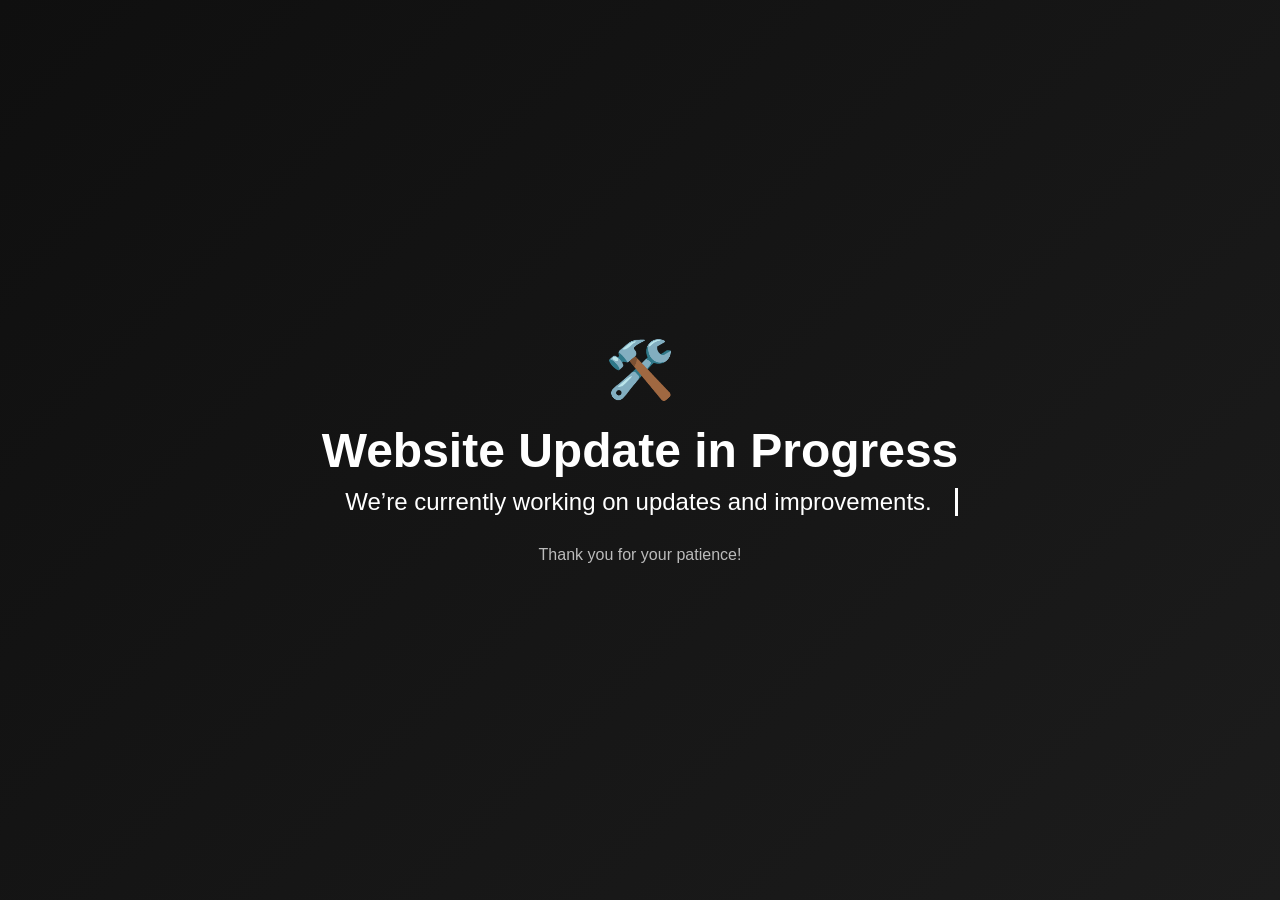
==== commit 1d1ad2c2: "Updated index.html" ====
--- a/index.html
+++ b/index.html
@@ -1,60 +1,78 @@
 <!DOCTYPE html>
 <html lang="en">
 <head>
-    <meta charset="UTF-8">
-    <meta name="viewport" content="width=device-width, initial-scale=1.0">
-    <title>Website Under Construction</title>
-    <style>
-        * {
-            margin: 0;
-            padding: 0;
-            box-sizing: border-box;
-        }
+  <meta charset="UTF-8" />
+  <meta name="viewport" content="width=device-width, initial-scale=1.0"/>
+  <title>Updating in Progress</title>
+  <style>
+    * {
+      margin: 0;
+      padding: 0;
+      box-sizing: border-box;
+    }
 
-        body {
-            height: 100vh;
-            background: linear-gradient(135deg, #0f2027, #203a43, #2c5364);
-            color: #fff;
-            display: flex;
-            align-items: center;
-            justify-content: center;
-            text-align: center;
-            font-family: 'Segoe UI', sans-serif;
-            padding: 20px;
-        }
+    body {
+      height: 100vh;
+      background: linear-gradient(135deg, #0f0f0f, #1c1c1c);
+      color: #ffffff;
+      display: flex;
+      align-items: center;
+      justify-content: center;
+      font-family: 'Segoe UI', Tahoma, Geneva, Verdana, sans-serif;
+    }
 
-        .container {
-            max-width: 700px;
-        }
+    .container {
+      text-align: center;
+      padding: 20px;
+    }
 
-        h1 {
-            font-size: 3rem;
-            margin-bottom: 1rem;
-        }
+    .emoji {
+      font-size: 3.5rem;
+      margin-bottom: 20px;
+      animation: float 2s ease-in-out infinite;
+    }
 
-        p {
-            font-size: 1.3rem;
-            color: #ddd;
-        }
+    @keyframes float {
+      0%, 100% { transform: translateY(0); }
+      50% { transform: translateY(-10px); }
+    }
 
-        .icon {
-            font-size: 4rem;
-            margin-bottom: 1rem;
-            animation: pulse 1.5s infinite;
-        }
+    h1 {
+      font-size: 3rem;
+      margin-bottom: 10px;
+    }
 
-        @keyframes pulse {
-            0% { transform: scale(1); }
-            50% { transform: scale(1.1); }
-            100% { transform: scale(1); }
-        }
-    </style>
+    .typewriter {
+      font-size: 1.5rem;
+      white-space: nowrap;
+      overflow: hidden;
+      border-right: 3px solid #ffffff;
+      width: 0;
+      animation: typing 4s steps(40, end) forwards, blink 0.75s step-end infinite;
+    }
+
+    @keyframes typing {
+      from { width: 0; }
+      to { width: 100%; }
+    }
+
+    @keyframes blink {
+      50% { border-color: transparent; }
+    }
+
+    p {
+      margin-top: 30px;
+      font-size: 1rem;
+      color: #bbbbbb;
+    }
+  </style>
 </head>
 <body>
-    <div class="container">
-        <div class="icon">🚧</div>
-        <h1>Website Under Construction</h1>
-        <p>We’re currently working on something awesome. Please check back soon!</p>
-    </div>
+  <div class="container">
+    <div class="emoji">🛠️</div>
+    <h1>Website Update in Progress</h1>
+    <div class="typewriter">We’re currently working on updates and improvements.</div>
+    <p>Thank you for your patience!</p>
+  </div>
 </body>
 </html>
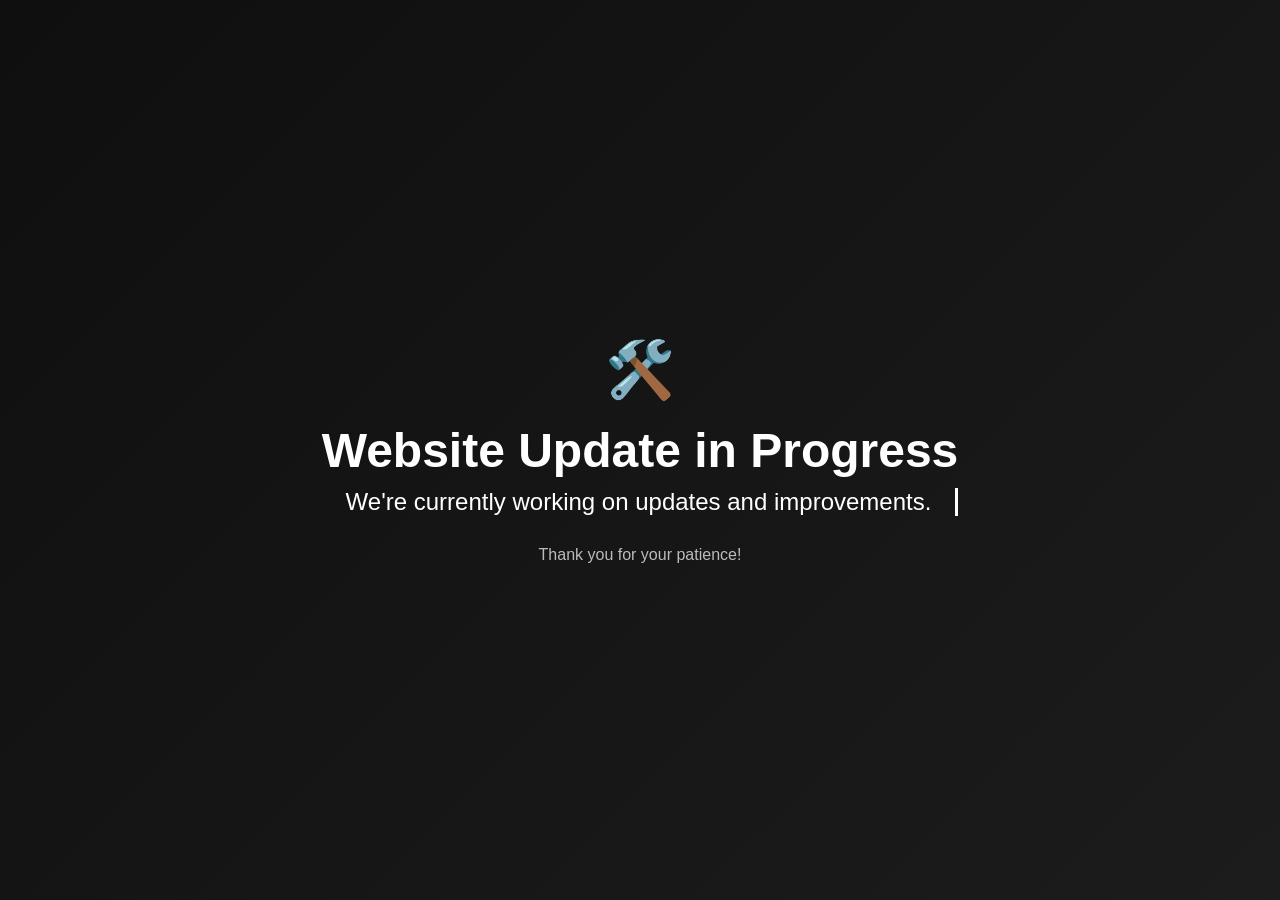
==== commit 314b18f4: "Updated index.html" ====
--- a/index.html
+++ b/index.html
@@ -65,13 +65,35 @@
       font-size: 1rem;
       color: #bbbbbb;
     }
+
+    @media (max-width: 600px) {
+      .emoji {
+        font-size: 2.5rem;
+      }
+
+      h1 {
+        font-size: 2.5rem;
+      }
+
+      .typewriter {
+        font-size: 1.2rem;
+      }
+
+      p {
+        font-size: 0.9rem;
+      }
+
+      .container {
+        padding: 10px;
+      }
+    }
   </style>
 </head>
 <body>
   <div class="container">
     <div class="emoji">🛠️</div>
     <h1>Website Update in Progress</h1>
-    <div class="typewriter">We’re currently working on updates and improvements.</div>
+    <div class="typewriter">We're currently working on updates and improvements.</div>
     <p>Thank you for your patience!</p>
   </div>
 </body>
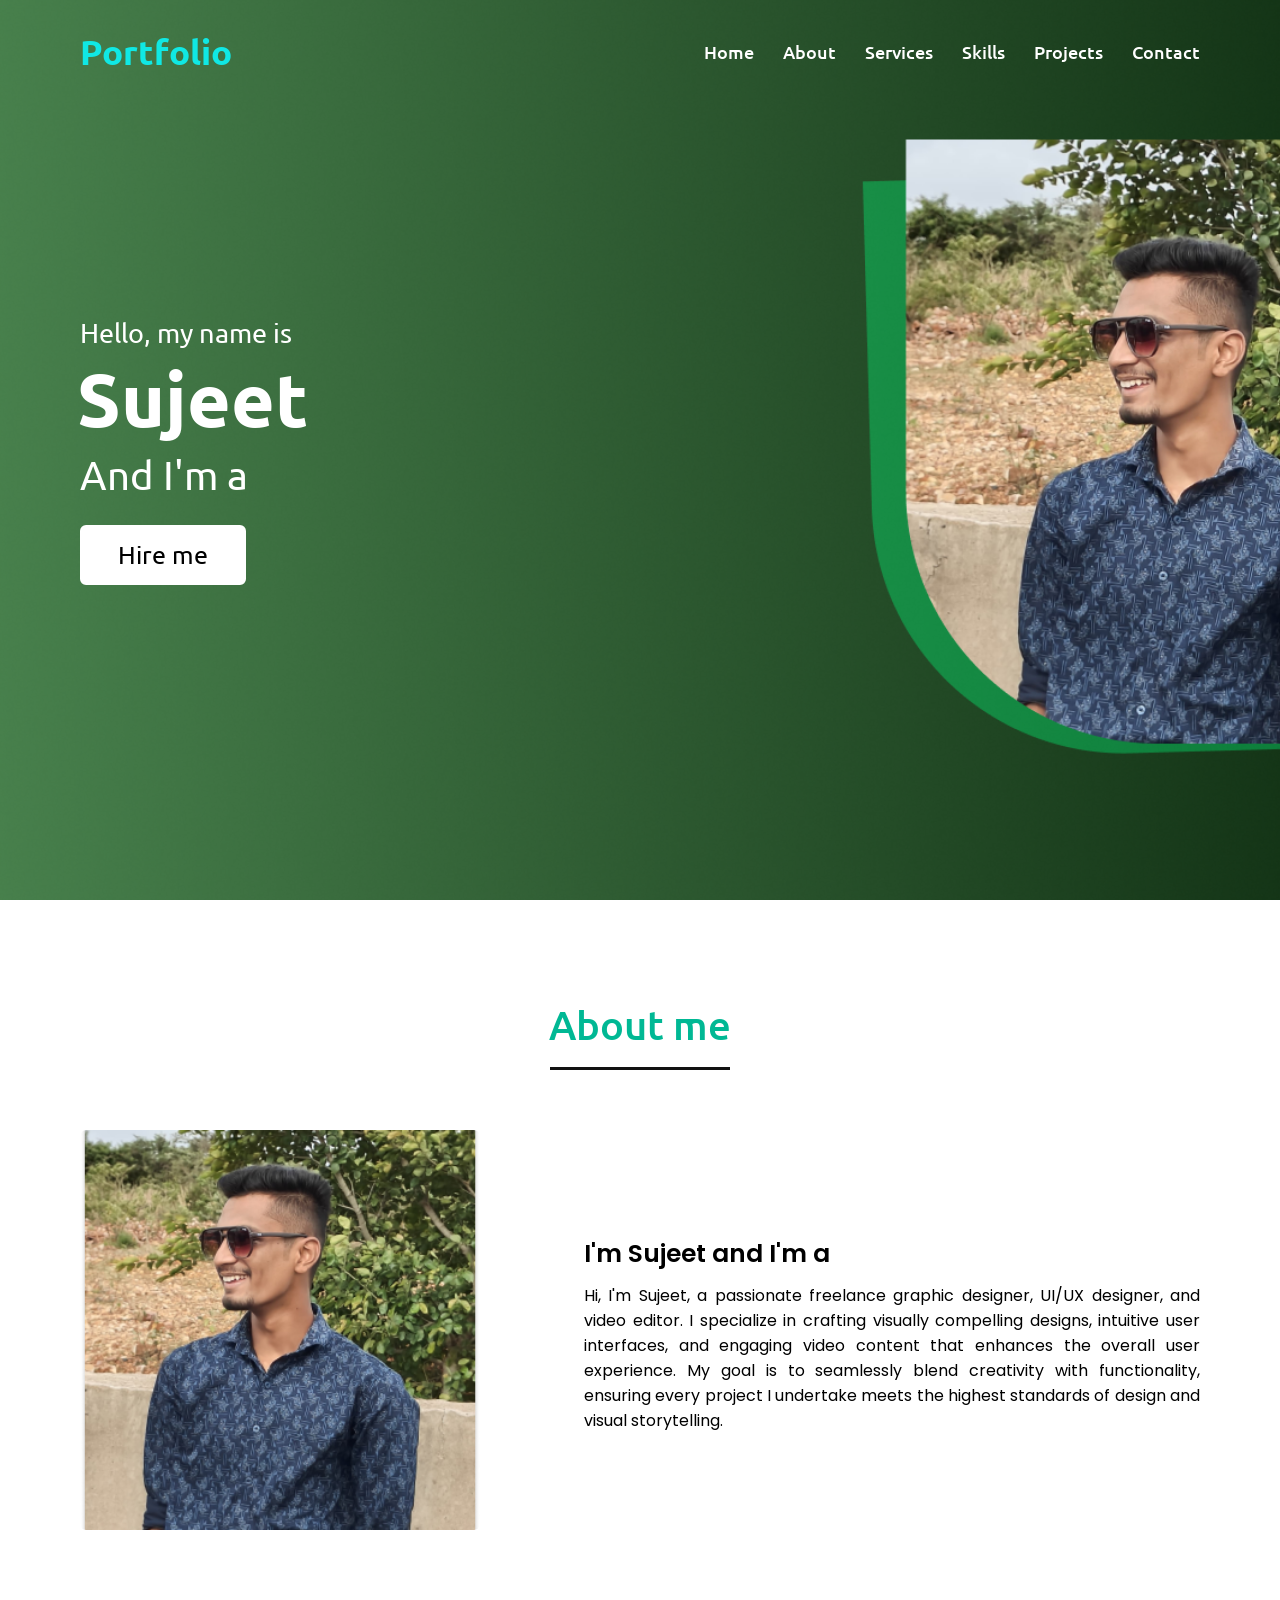
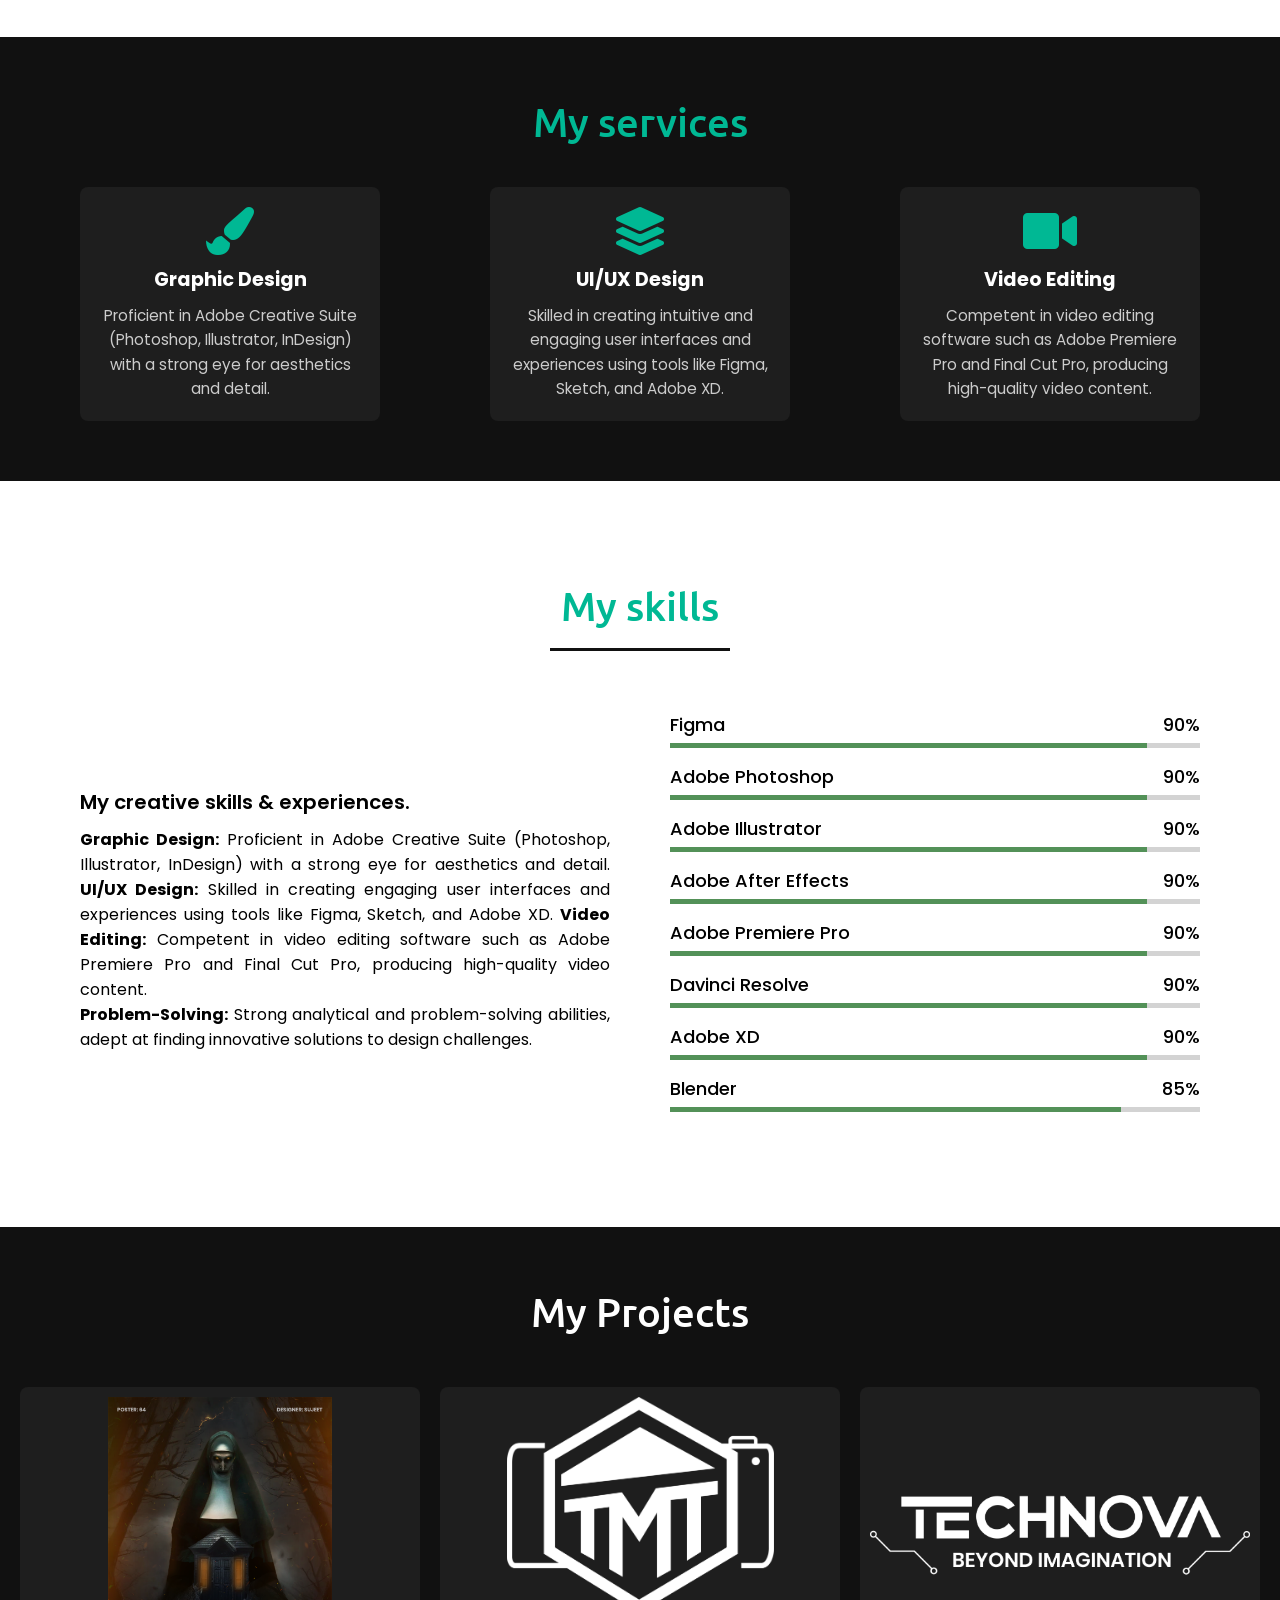
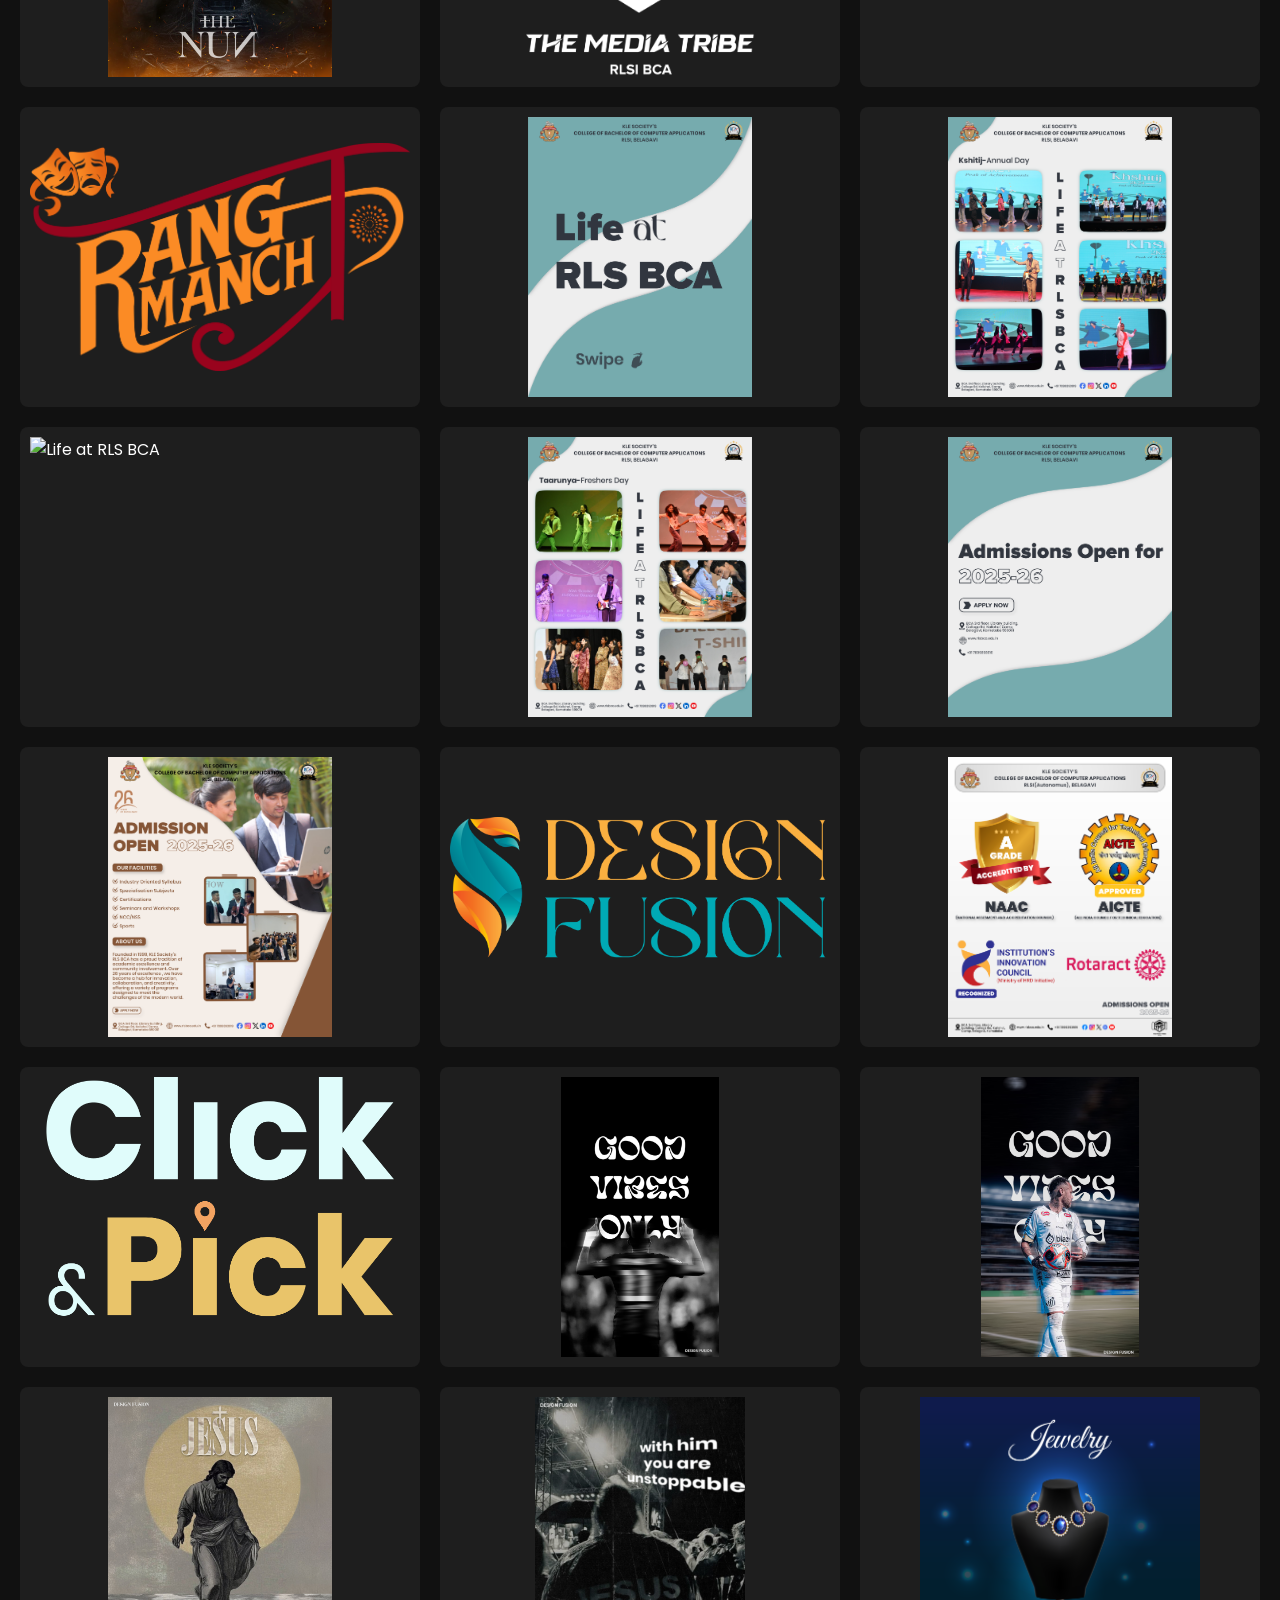
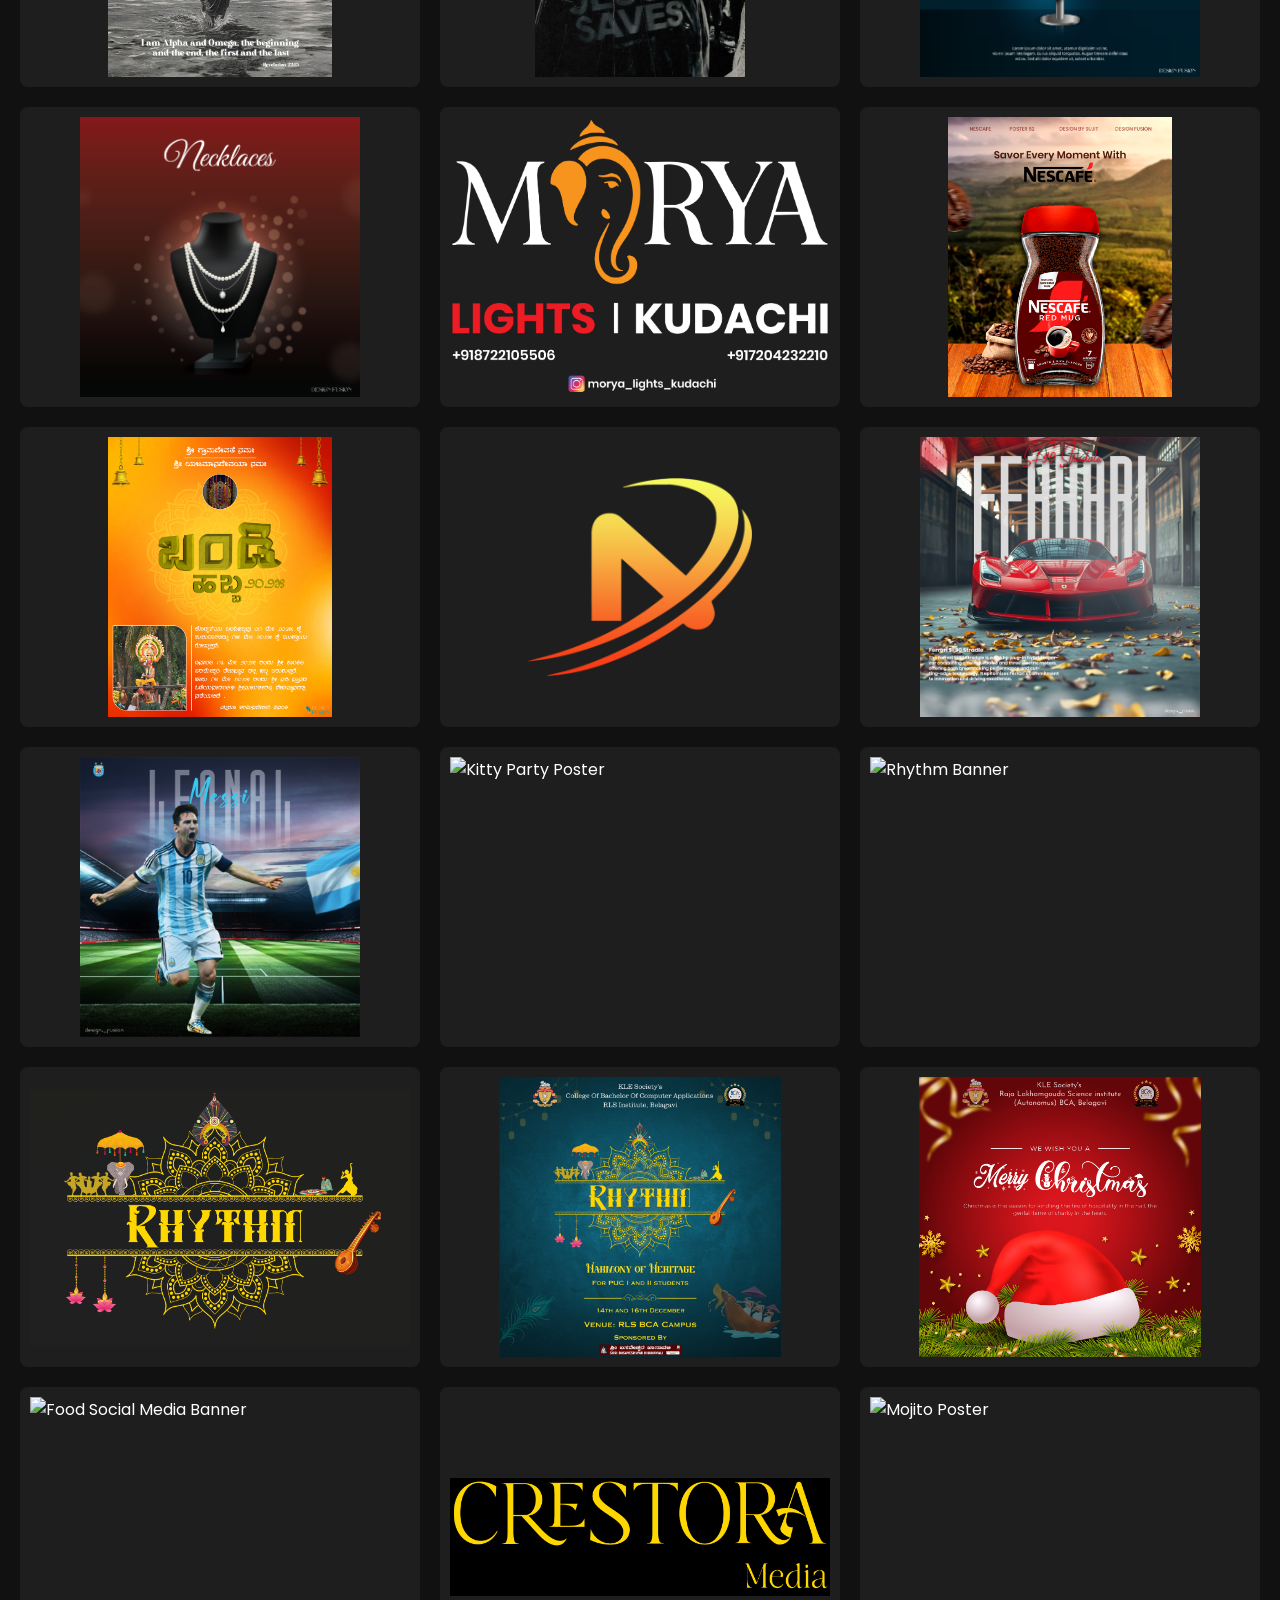
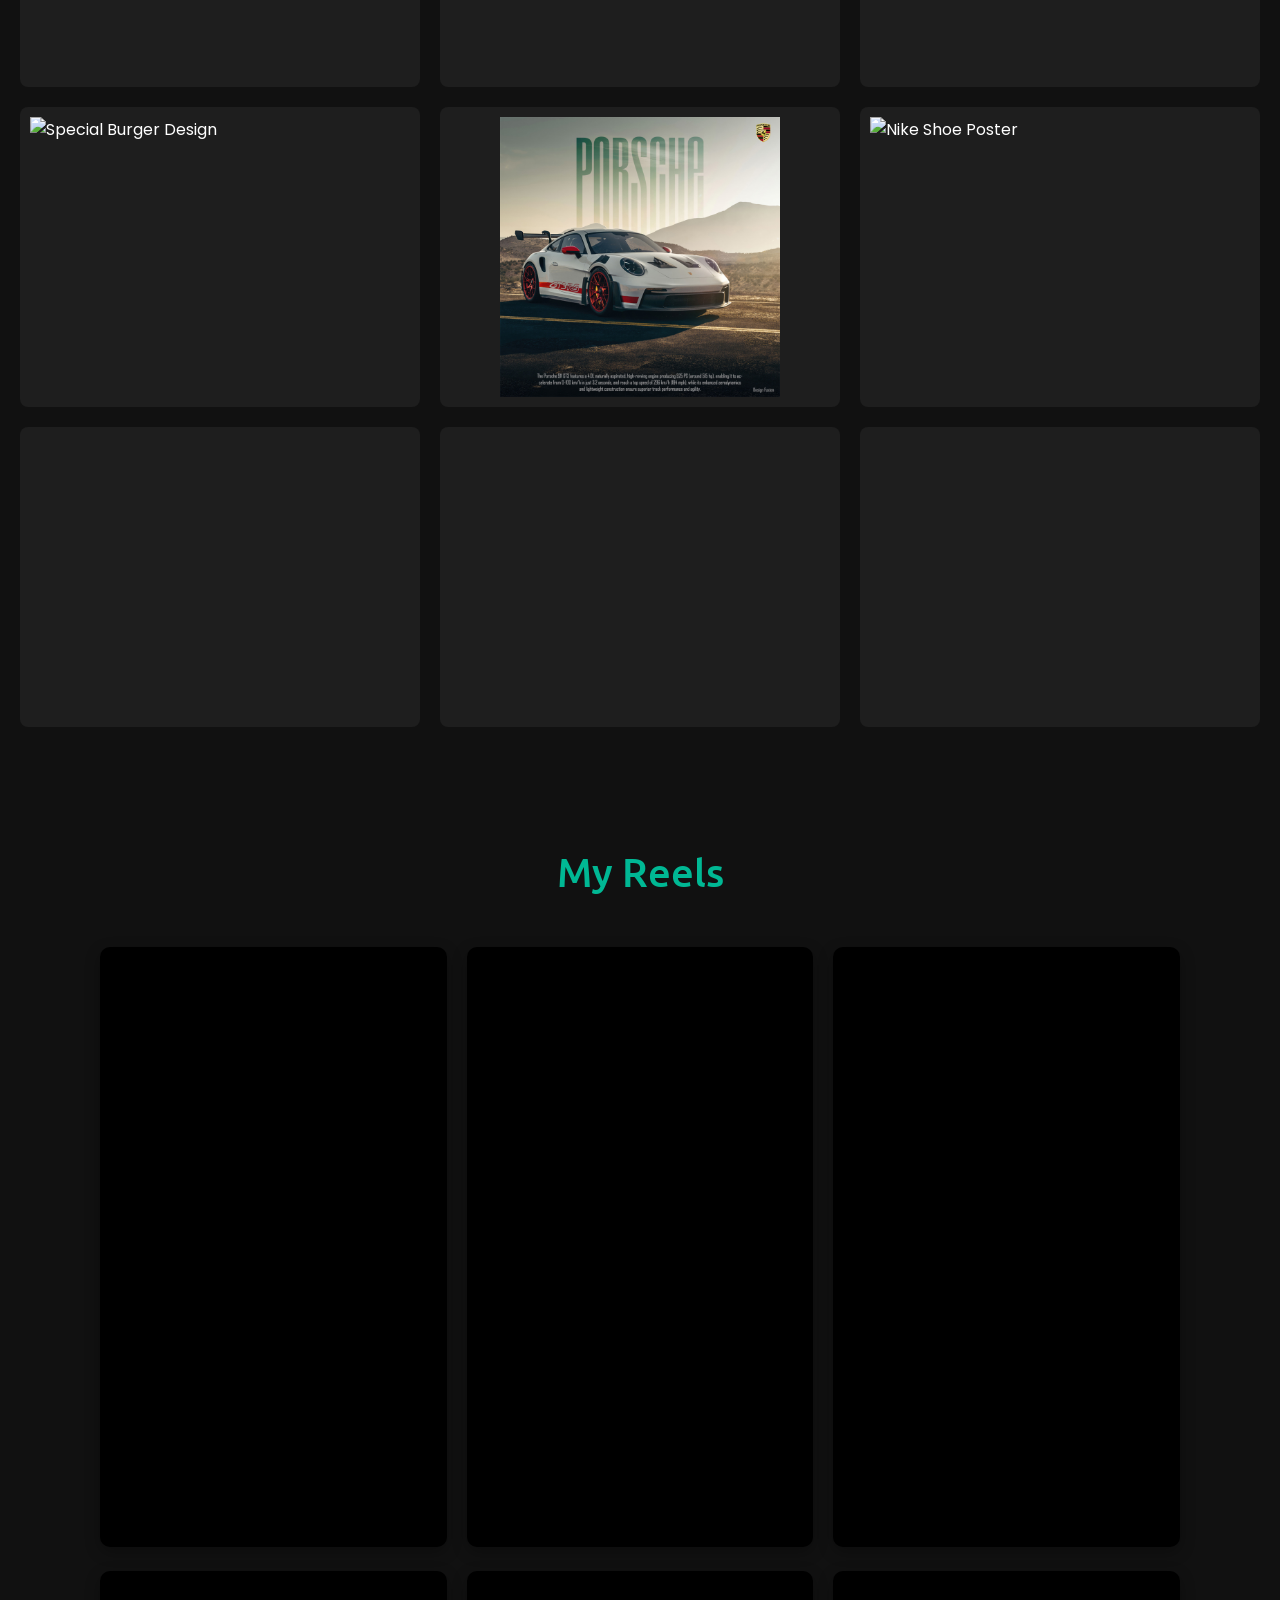
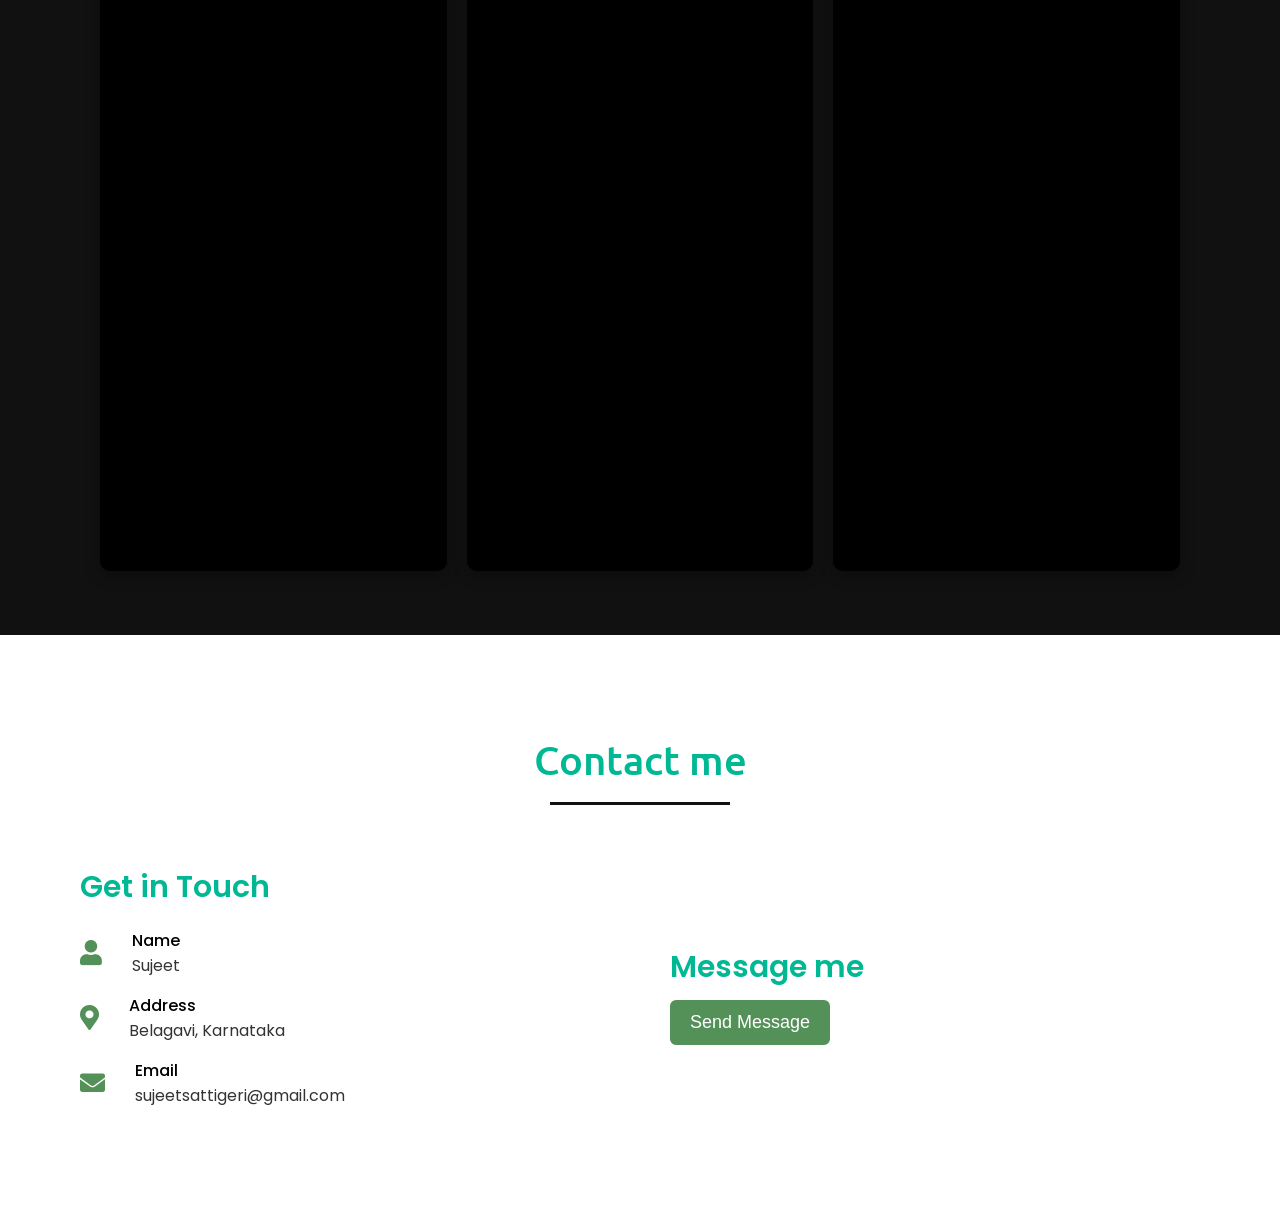
==== commit 8c857d44: "Updated index.html" ====
--- a/index.html
+++ b/index.html
@@ -1,100 +1,298 @@
 <!DOCTYPE html>
 <html lang="en">
 <head>
-  <meta charset="UTF-8" />
-  <meta name="viewport" content="width=device-width, initial-scale=1.0"/>
-  <title>Updating in Progress</title>
-  <style>
-    * {
-      margin: 0;
-      padding: 0;
-      box-sizing: border-box;
-    }
-
-    body {
-      height: 100vh;
-      background: linear-gradient(135deg, #0f0f0f, #1c1c1c);
-      color: #ffffff;
-      display: flex;
-      align-items: center;
-      justify-content: center;
-      font-family: 'Segoe UI', Tahoma, Geneva, Verdana, sans-serif;
-    }
-
-    .container {
-      text-align: center;
-      padding: 20px;
-    }
-
-    .emoji {
-      font-size: 3.5rem;
-      margin-bottom: 20px;
-      animation: float 2s ease-in-out infinite;
-    }
-
-    @keyframes float {
-      0%, 100% { transform: translateY(0); }
-      50% { transform: translateY(-10px); }
-    }
-
-    h1 {
-      font-size: 3rem;
-      margin-bottom: 10px;
-    }
-
-    .typewriter {
-      font-size: 1.5rem;
-      white-space: nowrap;
-      overflow: hidden;
-      border-right: 3px solid #ffffff;
-      width: 0;
-      animation: typing 4s steps(40, end) forwards, blink 0.75s step-end infinite;
-    }
-
-    @keyframes typing {
-      from { width: 0; }
-      to { width: 100%; }
-    }
-
-    @keyframes blink {
-      50% { border-color: transparent; }
-    }
-
-    p {
-      margin-top: 30px;
-      font-size: 1rem;
-      color: #bbbbbb;
-    }
-
-    @media (max-width: 600px) {
-      .emoji {
-        font-size: 2.5rem;
-      }
-
-      h1 {
-        font-size: 2.5rem;
-      }
-
-      .typewriter {
-        font-size: 1.2rem;
-      }
-
-      p {
-        font-size: 0.9rem;
-      }
-
-      .container {
-        padding: 10px;
-      }
-    }
-  </style>
+    <meta charset="UTF-8">
+    <meta name="viewport" content="width=device-width, initial-scale=1.0">
+    <title>Personal Portfolio Website</title>
+    <link rel="stylesheet" href="style.css">
+    <link rel="stylesheet" href="https://cdnjs.cloudflare.com/ajax/libs/font-awesome/5.15.3/css/all.min.css"/>
+    <script src="https://code.jquery.com/jquery-3.5.1.min.js"></script>
+    <script src="https://cdnjs.cloudflare.com/ajax/libs/typed.js/2.0.11/typed.min.js"></script>
+    <script src="https://cdnjs.cloudflare.com/ajax/libs/waypoints/4.0.1/jquery.waypoints.min.js"></script>
+    <script src="https://cdnjs.cloudflare.com/ajax/libs/OwlCarousel2/2.3.4/owl.carousel.min.js"></script>
+    <link rel="stylesheet" href="https://cdnjs.cloudflare.com/ajax/libs/OwlCarousel2/2.3.4/assets/owl.carousel.min.css"/>
+    <link rel="icon" type="image/x-icon" href="/images/design fusion logo.png">
 </head>
 <body>
-  <div class="container">
-    <div class="emoji">🛠️</div>
-    <h1>Website Update in Progress</h1>
-    <div class="typewriter">We're currently working on updates and improvements.</div>
-    <p>Thank you for your patience!</p>
-  </div>
+    <div class="scroll-up-btn">
+        <i class="fas fa-angle-up"></i>
+    </div>
+    <nav class="navbar">
+        <div class="max-width">
+            <div class="logo"><a href="#">Portfolio</a></div>
+            <ul class="menu">
+                <li><a href="#home" class="menu-btn">Home</a></li>
+                <li><a href="#about" class="menu-btn">About</a></li>
+                <li><a href="#services" class="menu-btn">Services</a></li>
+                <li><a href="#skills" class="menu-btn">Skills</a></li>
+                <li><a href="#projects" class="menu-btn">Projects</a></li>
+                <li><a href="#contact" class="menu-btn">Contact</a></li>
+            </ul>
+            <div class="menu-btn">
+                <i class="fas fa-bars"></i>
+            </div>
+        </div>
+    </nav>
+
+    <!-- home section start -->
+    <section class="home" id="home">
+        <div class="max-width">
+            <div class="home-content">
+                <div class="text-1">Hello, my name is</div>
+                <div class="text-2">Sujeet</div>
+                <div class="text-3">And I'm a <span class="typing"></span></div>
+                <a href="https://wa.me/917483104946?text=Hi%20Sujeet,%20I%20am%20interested%20in%20hiring%20you%20for%20a%20project." target="_blank">Hire me</a>
+            </div>
+        </div>
+    </section>
+
+    <!-- about section start -->
+    <section class="about" id="about">
+        <div class="max-width">
+            <h2 class="title">About me</h2>
+            <div class="about-content">
+                <div class="column left">
+                    <img src="images/profile-1.png" alt="">
+                </div>
+                <div class="column right">
+                    <div class="text">I'm Sujeet and I'm a <span class="typing-2"></span></div>
+                    <p>Hi, I'm Sujeet, a passionate freelance graphic designer, UI/UX designer, and video editor. I specialize in crafting visually compelling designs, intuitive user interfaces, and engaging video content that enhances the overall user experience. My goal is to seamlessly blend creativity with functionality, ensuring every project I undertake meets the highest standards of design and visual storytelling.</p>
+                </div>
+            </div>
+        </div>
+    </section>
+
+    <!-- services section start -->
+    <section class="services" id="services">
+        <div class="max-width">
+            <h2 class="title">My services</h2>
+            <div class="serv-content">
+                <div class="card">
+                    <div class="box">
+                        <i class="fas fa-paint-brush"></i>
+                        <div class="text">Graphic Design</div>
+                        <p>Proficient in Adobe Creative Suite (Photoshop, Illustrator, InDesign) with a strong eye for aesthetics and detail.</p>
+                    </div>
+                </div>
+                <div class="card">
+                    <div class="box">
+                        <i class="fas fa-layer-group"></i>
+                        <div class="text">UI/UX Design</div>
+                        <p>Skilled in creating intuitive and engaging user interfaces and experiences using tools like Figma, Sketch, and Adobe XD.</p>
+                    </div>
+                </div>
+                <div class="card">
+                    <div class="box">
+                        <i class="fas fa-video"></i>
+                        <div class="text">Video Editing</div>
+                        <p>Competent in video editing software such as Adobe Premiere Pro and Final Cut Pro, producing high-quality video content.</p>
+                    </div>
+                </div>
+            </div>
+        </div>
+    </section>
+
+    <!-- skills section start -->
+    <section class="skills" id="skills">
+        <div class="max-width">
+            <h2 class="title">My skills</h2>
+            <div class="skills-content">
+                <div class="column left">
+                    <div class="text">My creative skills & experiences.</div>
+                    <p><b>Graphic Design:</b> Proficient in Adobe Creative Suite (Photoshop, Illustrator, InDesign) with a strong eye for aesthetics and detail.
+                        <b>UI/UX Design:</b> Skilled in creating engaging user interfaces and experiences using tools like Figma, Sketch, and Adobe XD.
+                        <b>Video Editing:</b> Competent in video editing software such as Adobe Premiere Pro and Final Cut Pro, producing high-quality video content.<br>
+                        <b>Problem-Solving:</b> Strong analytical and problem-solving abilities, adept at finding innovative solutions to design challenges.
+                    </p>
+                </div>
+                <div class="column right">
+                    <div class="bars">
+                        <div class="info">
+                            <span>Figma</span>
+                            <span>90%</span>
+                        </div>
+                        <div class="line figma"></div>
+                    </div>
+                    <div class="bars">
+                        <div class="info">
+                            <span>Adobe Photoshop</span>
+                            <span>90%</span>
+                        </div>
+                        <div class="line photoshop"></div>
+                    </div>
+                    <div class="bars">
+                        <div class="info">
+                            <span>Adobe Illustrator</span>
+                            <span>90%</span>
+                        </div>
+                        <div class="line illustrator"></div>
+                    </div>
+                    <div class="bars">
+                        <div class="info">
+                            <span>Adobe After Effects</span>
+                            <span>90%</span>
+                        </div>
+                        <div class="line aftereffects"></div>
+                    </div>
+                    <div class="bars">
+                        <div class="info">
+                            <span>Adobe Premiere Pro</span>
+                            <span>90%</span>
+                        </div>
+                        <div class="line pr"></div>
+                    </div>
+                    <div class="bars">
+                        <div class="info">
+                            <span>Davinci Resolve</span>
+                            <span>90%</span>
+                        </div>
+                        <div class="line davinci"></div>
+                    </div>
+                    <div class="bars">
+                        <div class="info">
+                            <span>Adobe XD</span>
+                            <span>90%</span>
+                        </div>
+                        <div class="line xd"></div>
+                    </div>
+                    <div class="bars">
+                        <div class="info">
+                            <span>Blender</span>
+                            <span>85%</span>
+                        </div>
+                        <div class="line bl"></div>
+                    </div>
+                </div>
+            </div>
+        </div>
+    </section>
+
+    <!-- projects section start -->
+    <section class="projects" id="projects">
+        <h2 class="title">My Projects</h2>
+        <div class="project-content">
+            <img src="images/NUN Movie Poster.png" alt="Life at RLS BCA" loading="lazy" class="project-image">
+            <img src="images/The Media Tribe RLSI BCA Logo.png" alt="The Media Tribe Logo" loading="lazy" class="project-image">
+            <img src="images/TechNova Logo(White).png" alt="TechNova Logo" loading="lazy" class="project-image">
+            <img src="images/Rang Manch logo.png" alt="RangManch Logo" loading="lazy" class="project-image">
+            <img src="images/Life at RLS BCA Poster_Swipe.png" alt="Life at RLS BCA" loading="lazy" class="project-image">
+            <img src="images/Life at RLS BCA Poster_Kshitij Life at RLS BCA.png" alt="Life at RLS BCA" loading="lazy" class="project-image">
+            <img src="images/Life at RLS BCA Poster_Rhythm Life at RLS BCA.png" alt="Life at RLS BCA" loading="lazy" class="project-image">
+            <img src="images/Life at RLS BCA Poster_Taarunya Life at RLS BCA.png" alt="Life at RLS BCA" loading="lazy" class="project-image">
+            <img src="images/Life at RLS BCA Poster_Admission Poster.png" alt="Life at RLS BCA" loading="lazy" class="project-image">
+            <img src="images/Admissions Open Poster1.png" alt="Life at RLS BCA" loading="lazy" class="project-image">
+            <img src="images/design fusion logo (2).png" alt="Design Fusion Logo" loading="lazy" class="project-image">
+            <img src="images/Approval Poster.png" alt="Life at RLS BCA" loading="lazy" class="project-image">
+            <img src="images/click and pick logo.png" alt="Life at RLS BCA" loading="lazy" class="project-image">
+            <img src="images/Good Vibes Only Poster.png" alt="Life at RLS BCA" loading="lazy" class="project-image">
+            <img src="images/Neymar Good Vibes Only Poster.png" alt="Life at RLS BCA" loading="lazy" class="project-image">
+            <img src="images/Jesus Poster.png" alt="Life at RLS BCA" loading="lazy" class="project-image">
+            <img src="images/with him you are unpossible poster.png" alt="Life at RLS BCA" loading="lazy" class="project-image">
+            <img src="images/Jewelry Poster-01.png" alt="Life at RLS BCA" loading="lazy" class="project-image">
+            <img src="images/Jewelry Poster2-01.png" alt="Life at RLS BCA" loading="lazy" class="project-image">
+            <img src="images/morya lights logo.png" alt="Life at RLS BCA" loading="lazy" class="project-image">
+            <img src="images/Nescafe Coffee Poster.png" alt="Life at RLS BCA" loading="lazy" class="project-image">
+            <img src="images/Vaibhav's Poster@3x.png" alt="Life at RLS BCA" loading="lazy" class="project-image">
+            <img src="images/New One Logo red and yellow@3x 1.svg" alt="New One Logo" loading="lazy" class="project-image">
+            <img src="images/ferrari poster 2@2x.jpg" alt="Ferrari Poster" loading="lazy" class="project-image">
+            <img src="images/Messi Poster1.jpg" alt="Messi Poster" loading="lazy" class="project-image">
+            <img src="images/kitty party.jpg" alt="Kitty Party Poster" loading="lazy" class="project-image">
+            <img src="images/Rhythm banner.png" alt="Rhythm Banner" loading="lazy" class="project-image">
+            <img src="images/rhythm logo.png" alt="Rhythm Logo" loading="lazy" class="project-image">
+            <img src="images/rhythm instta post.png" alt="Rhythm Instagram Post" loading="lazy" class="project-image">
+            <img src="images/Christmas poster.png" alt="Christmas Poster" loading="lazy" class="project-image">
+            <img src="images/Food-Social-Media-Banner-20 1.svg" alt="Food Social Media Banner" loading="lazy" class="project-image">
+            <img src="images/Crestora Media Logo 1.svg" alt="Crestora Media Logo" loading="lazy" class="project-image">
+            <img src="images/mojito poster1 1.svg" alt="Mojito Poster" loading="lazy" class="project-image">
+            <img src="images/special burger design.png" alt="Special Burger Design" loading="lazy" class="project-image">
+            <img src="images/Porsche 911 GT3 Poster@3x.jpg" alt="Porsche 911 GT3 Poster" loading="lazy" class="project-image">
+            <img src="images/nike shoe poster@3x.png" alt="Nike Shoe Poster" loading="lazy" class="project-image">
+            <img src="images/mclaren poster@3x.png" alt="Mclaren Poster" loading="lazy" class="project-image">
+            <img src="images/navratri poster design.jpg" alt="Navratri Poster" loading="lazy" class="project-image">
+            <img src="images/Christmas 2k24@3x.png" alt="Christmas Poster" loading="lazy" class="project-image">
+
+        </div>
+    </section>
+
+    <!-- reels section start -->
+    <section class="reels" id="reels">
+        <div class="max-width">
+            <h2 class="title">My Reels</h2>
+            <div class="reel-content">
+                <!-- Add YouTube Shorts or Instagram Reels -->
+                <div class="reel">
+                    <iframe src="Videos/Admission Reel.mp4" title="Reel 1" frameborder="0" allow="accelerometer; clipboard-write; encrypted-media; gyroscope; picture-in-picture; web-share" allowfullscreen></iframe>
+                 </div>
+                <div class="reel">
+                    <iframe src="Videos/Rangmanch Fashion Show Reel Edit (2).mp4" title="Reel 1" frameborder="0" allow="accelerometer; clipboard-write; encrypted-media; gyroscope; picture-in-picture; web-share" allowfullscreen></iframe>
+                </div>
+                <div class="reel">
+                    <iframe src="Videos/The Media Tribe-RLSI BCA Logo Reveal Reel.mp4" title="Reel 1" frameborder="0" allow="accelerometer; clipboard-write; encrypted-media; gyroscope; picture-in-picture; web-share" allowfullscreen></iframe>
+                </div>
+                <div class="reel">
+                    <iframe src="Videos/Rhythm Reel 4k.mp4" title="Reel 1" frameborder="0" allow="accelerometer; clipboard-write; encrypted-media; gyroscope; picture-in-picture; web-share" allowfullscreen></iframe>
+                </div>
+                <div class="reel">
+                    <iframe src="Videos/Backdrop Reel.mp4" title="Reel 1" frameborder="0" allow="accelerometer; clipboard-write; encrypted-media; gyroscope; picture-in-picture; web-share" allowfullscreen></iframe>
+                </div>
+                <div class="reel">
+                    <iframe src="Videos/Rhythm GC Launch Reel.mp4" title="Reel 1" frameborder="0" allow="accelerometer; clipboard-write; encrypted-media; gyroscope; picture-in-picture; web-share" allowfullscreen></iframe>
+                </div>
+            </div>
+        </div>
+    </section>
+
+     
+    <!-- contact section start -->
+    <section class="contact" id="contact">
+        <div class="max-width">
+            <h2 class="title">Contact me</h2>
+            <div class="contact-content">
+                <div class="column left">
+                    <div class="text">Get in Touch</div>
+                    <div class="icons">
+                        <div class="row">
+                            <i class="fas fa-user"></i>
+                            <div class="info">
+                                <div class="head">Name</div>
+                                <div class="sub-title">Sujeet</div>
+                            </div>
+                        </div>
+                        <div class="row">
+                            <i class="fas fa-map-marker-alt"></i>
+                            <div class="info">
+                                <div class="head">Address</div>
+                                <div class="sub-title">Belagavi, Karnataka</div>
+                            </div>
+                        </div>
+                        <div class="row">
+                            <i class="fas fa-envelope"></i>
+                            <div class="info">
+                                <div class="head">Email</div>
+                                <div class="sub-title">sujeetsattigeri@gmail.com</div>
+                            </div>
+                        </div>
+                    </div>
+                </div>
+                <div class="column right">
+                    <div class="text">Message me</div>
+                    <form action="#">
+                        <div class="button-area">
+                            <!-- Updated button to trigger WhatsApp -->
+                            <button type="button" id="sendMessageBtn">Send Message</button>
+                        </div>
+                    </form>
+                </div>
+            </div>
+        </div>
+    </section>
+
+    <!-- Add this modal HTML before the closing body tag -->
+    <div id="imageModal" class="modal">
+        <span class="close-btn">&times;</span>
+        <img id="modalImage" class="modal-content">
+    </div>
+
+    <script src="script.js"></script>
 </body>
 </html>
--- a/style.css
+++ b/style.css
@@ -0,0 +1,827 @@
+/*  import google fonts */
+@import url('https://fonts.googleapis.com/css2?family=Poppins:wght@400;500;600;700&family=Ubuntu:wght@400;500;700&display=swap');
+
+*{
+    margin: 0;
+    padding: 0;
+    box-sizing: border-box;
+    text-decoration: none;
+}
+html{
+    scroll-behavior: smooth;
+}
+
+/* custom scroll bar */
+::-webkit-scrollbar {
+    width: 10px;
+}
+::-webkit-scrollbar-track {
+    background: #f1f1f1;
+}
+::-webkit-scrollbar-thumb {
+    background: #888;
+}
+
+::-webkit-scrollbar-thumb:hover {
+    background: #555;
+}
+
+/* all similar content styling codes */
+section{
+    padding: 100px 0;
+}
+.max-width{
+    max-width: 1300px;
+    padding: 0 80px;
+    margin: auto;
+}
+.about, .services, .skills, .projects, .contact, footer{
+    font-family: 'Poppins', sans-serif;
+}
+.about .about-content,
+.services .serv-content,
+.skills .skills-content,
+.contact .contact-content{
+    display: flex;
+    flex-wrap: wrap;
+    align-items: center;
+    justify-content: space-between;
+}
+section .title{
+    position: relative;
+    text-align: center;
+    font-size: 40px;
+    color: #00b894;
+    font-weight: 500;
+    margin-bottom: 60px;
+    padding-bottom: 20px;
+    font-family: 'Ubuntu', sans-serif;
+}
+section .title::before{
+    content: "";
+    position: absolute;
+    bottom: 0px;
+    left: 50%;
+    width: 180px;
+    height: 3px;
+    background: #111;
+    transform: translateX(-50%);
+}
+section .title::after{
+    position: absolute;
+    bottom: -8px;
+    left: 50%;
+    font-size: 20px;
+    color: #2caf37;
+    padding: 0 5px;
+    background: #fff;
+    transform: translateX(-50%);
+}
+
+/* navbar styling */
+.navbar{
+    position: fixed;
+    width: 100%;
+    z-index: 999;
+    padding: 30px 0;
+    font-family: 'Ubuntu', sans-serif;
+    transition: all 0.3s ease;
+}
+.navbar.sticky{
+    padding: 15px 0;
+    background: #539158;
+}
+.navbar .max-width{
+    display: flex;
+    align-items: center;
+    justify-content: space-between;
+}
+.navbar .logo a{
+    color: #10E8E4;
+    font-size: 35px;
+    font-weight: 600;
+}
+.navbar .logo a span{
+    color: #ffffff;
+    transition: all 0.3s ease;
+}
+.navbar.sticky .logo a span{
+    color: #10E8E4;
+}
+.navbar .menu li{
+    list-style: none;
+    display: inline-block;
+}
+.navbar .menu li a{
+    display: block;
+    color: #fff;
+    font-size: 18px;
+    font-weight: 500;
+    margin-left: 25px;
+    transition: color 0.3s ease;
+}
+.navbar .menu li a:hover{
+    color: #2caf37;
+}
+.navbar.sticky .menu li a:hover{
+    color: #000000;
+}
+
+/* menu btn styling */
+.menu-btn{
+    color: #fff;
+    font-size: 23px;
+    cursor: pointer;
+    display: none;
+}
+.scroll-up-btn{
+    position: fixed;
+    height: 45px;
+    width: 42px;
+    background: #2caf37;
+    right: 30px;
+    bottom: 10px;
+    text-align: center;
+    line-height: 45px;
+    color: #e3e3e3;
+    z-index: 9999;
+    font-size: 30px;
+    border-radius: 6px;
+    border-bottom-width: 2px;
+    cursor: pointer;
+    opacity: 0;
+    pointer-events: none;
+    transition: all 0.3s ease;
+}
+.scroll-up-btn.show{
+    bottom: 30px;
+    opacity: 1;
+    pointer-events: auto;
+}
+.scroll-up-btn:hover{
+    filter: brightness(90%);
+}
+
+
+/* home section styling */
+.home{
+    display: flex;
+    background: url("images/banner.jpg") no-repeat center;
+    height: 100vh;
+    color: #fff;
+    min-height: 500px;
+    background-size: cover;
+    background-attachment: fixed;
+    font-family: 'Ubuntu', sans-serif;
+}
+.home .max-width{
+  width: 100%;
+  display: flex;
+}
+.home .max-width .row{
+  margin-right: 0;
+}
+.home .home-content .text-1{
+    font-size: 27px;
+}
+.home .home-content .text-2{
+    font-size: 75px;
+    font-weight: 600;
+    margin-left: -3px;
+}
+.home .home-content .text-3{
+    font-size: 40px;
+    margin: 5px 0;
+}
+.home .home-content .text-3 span{
+    color: #10E8E4;
+    font-weight: 500;
+}
+.home .home-content a{
+    display: inline-block;
+    background: #fff;
+    color: #000000;
+    font-size: 25px;
+    padding: 12px 36px;
+    margin-top: 20px;
+    font-weight: 400;
+    border-radius: 6px;
+    border: 2px solid #fff;
+    transition: all 0.3s ease;
+}
+.home .home-content a:hover{
+    color: #ffff;
+    background: none;
+}
+
+/* about section styling */
+.about .about-content .left{
+    width: 45%;
+}
+.about .about-content .left img{
+    height: 400px;
+    width: 400px;
+    object-fit: cover;
+    border-radius: 6px;
+}
+.about .about-content .right{
+    width: 55%;
+}
+.about .about-content .right .text{
+    font-size: 25px;
+    font-weight: 600;
+    margin-bottom: 10px;
+}
+.about .about-content .right .text span{
+    color: #539158;
+}
+.about .about-content .right p{
+    text-align: justify;
+}
+.about .about-content .right a {
+    display: inline-block;
+    background: #539158;
+    color: #fff;
+    font-size: 20px;
+    font-family: 'Poppins', sans-serif;
+    font-weight: 600; /* SemiBold */
+    padding: 10px 30px;
+    margin-top: 20px;
+    border-radius: 6px;
+    border: 2px solid #539158;
+    transition: all 0.3s ease;
+}
+
+.about .about-content .right a:hover{
+    color: crimson;
+    background: none;
+}
+
+/* services section styling */
+/* General styling for the services section */
+.services {
+    
+    padding: 60px 0;
+    background-color: #111; /* Dark background as seen in the image */
+    color: #fff;
+    text-align: center;
+}
+
+.services .title {
+    font-size: 2.5em;
+    color: #00b894; /* Green color for the title */
+    margin-bottom: 20px;
+}
+
+.serv-content {
+    display: flex;
+    justify-content: center;
+    align-items: center;
+    flex-wrap: wrap;
+    gap: 20px;
+}
+
+.card {
+    background: #1e1e1e; /* Dark gray card background */
+    border-radius: 8px;
+    padding: 20px;
+    width: 300px;
+    box-shadow: 0 5px 15px #00b894(0, 0, 0, 0.3);
+    transition: transform 0.3s ease, box-shadow 0.3s ease;
+}
+
+.card:hover {
+    transform: translateY(20px);
+    box-shadow: 0 8px 25px #00b89480;
+}
+
+.card .box {
+    text-align: center;
+}
+
+.card .box i {
+    font-size: 3em;
+    color: #00b894; /* Icon color */
+    margin-bottom: 10px;
+}
+
+.card .box .text {
+    font-size: 1.2em;
+    font-weight: bold;
+    color: #fff;
+    margin-bottom: 10px;
+}
+
+.card .box p {
+    font-size: 0.95em;
+    line-height: 1.6;
+    color: #ccc;
+}
+
+/* Responsive Design */
+@media (max-width: 768px) {
+    .serv-content {
+        flex-direction: column;
+        align-items: center;
+    }
+
+    .card {
+        width: 100%;
+        max-width: 300px;
+    }
+}
+
+
+/* skills section styling */
+
+.skills .skills-content .column{
+    width: calc(50% - 30px);
+}
+.skills .skills-content .left .text{
+    font-size: 20px;
+    font-weight: 600;
+    margin-bottom: 10px;
+}
+.skills .skills-content .left p{
+    text-align: justify;
+}
+.skills .skills-content .left a{
+    display: inline-block;
+    background: #539158;
+    color: #fff;
+    font-size: 18px;
+    font-weight: 500;
+    padding: 8px 16px;
+    margin-top: 20px;
+    border-radius: 6px;
+    border: 2px solid #539158;
+    transition: all 0.3s ease;
+}
+.skills .skills-content .left a:hover{
+    color: #539158;
+    background: none;
+}
+.skills .skills-content .right .bars{
+    margin-bottom: 15px;
+}
+.skills .skills-content .right .info{
+    display: flex;
+    margin-bottom: 5px;
+    align-items: center;
+    justify-content: space-between;
+}
+.skills .skills-content .right span{
+    font-weight: 500;
+    font-size: 18px;
+}
+.skills .skills-content .right .line{
+    height: 5px;
+    width: 100%;
+    background: lightgrey;
+    position: relative;
+}
+.skills .skills-content .right .line::before{
+    content: "";
+    position: absolute;
+    height: 100%;
+    left: 0;
+    top: 0;
+    background: #539158;
+}
+.skills-content .right .figma::before{
+    width: 90%;
+}
+.skills-content .right .photoshop::before{
+    width: 90%;
+}
+.skills-content .right .illustrator::before{
+    width: 90%;
+}
+.skills-content .right .aftereffects::before{
+    width: 90%;
+}
+.skills-content .right .davinci::before{
+    width: 90%;
+}
+.skills-content .right .xd::before{
+    width: 90%;
+}
+.skills-content .right .pr::before{
+    width: 90%;
+}
+.skills-content .right .bl::before{
+    width: 85%;
+}
+
+/* Updated Projects Section Styling */
+/* projects section styling */
+.projects {
+    padding: 60px 0;
+    background: #111;
+    color: #fff;
+}
+
+.projects .title {
+    color: #fff;
+    margin-bottom: 30px;
+    text-align: center;
+}
+
+.projects .project-content {
+    display: grid;
+    grid-template-columns: repeat(auto-fit, minmax(300px, 1fr));
+    gap: 20px;
+    max-width: 1300px;
+    margin: 0 auto;
+    padding: 0 20px;
+}
+
+.projects img {
+    width: 100%;
+    height: 300px;
+    object-fit: contain;
+    border-radius: 8px;
+    transition: transform 0.2s ease;
+    background-color: #1e1e1e;
+    padding: 10px;
+}
+
+.projects img:hover {
+    transform: scale(1.02);
+}
+
+/* Responsive Design */
+@media (max-width: 768px) {
+    .projects .project-content {
+        grid-template-columns: repeat(auto-fit, minmax(250px, 1fr));
+        gap: 15px;
+        padding: 0 15px;
+    }
+    
+    .projects img {
+        height: 250px;
+    }
+}
+
+/* reels section styling */
+.reels {
+    padding: 60px 0;
+    background: #111;
+    color: #fff;
+}
+
+.reels .title {
+    color: #00b894;
+    margin-bottom: 30px;
+    text-align: center;
+    font-family: 'Ubuntu', sans-serif;
+}
+
+.reel-content {
+    display: grid;
+    grid-template-columns: repeat(auto-fit, minmax(300px, 1fr));
+    gap: 20px;
+    max-width: 1300px;
+    margin: 0 auto;
+    padding: 0 20px;
+}
+
+.reel iframe {
+    width: 100%;
+    height: 600px;
+    border-radius: 10px;
+    box-shadow: 0 5px 15px rgba(0,0,0,0.3);
+    background: #000;
+}
+
+/* Responsive */
+@media (max-width: 768px) {
+    .reel iframe {
+        height: 300px;
+    }
+}
+
+
+/* contact section styling */
+
+.contact .contact-content .column{
+    width: calc(50% - 30px);
+}
+.contact .contact-content .text{
+    font-size: 30px;
+    color: #00b894;
+    font-weight: 600;
+    margin-bottom: 10px;
+}
+.contact .contact-content .left p{
+    text-align: justify;
+}
+.contact .contact-content .left .icons{
+    margin: 10px 0;
+}
+.contact .contact-content .row{
+    display: flex;
+    height: 65px;
+    align-items: center;
+}
+.contact .contact-content .row .info{
+    margin-left: 30px;
+}
+.contact .contact-content .row i{
+    font-size: 25px;
+    color: #539158;
+}
+.contact .contact-content .info .head{
+    font-weight: 500;
+}
+.contact .contact-content .info .sub-title{
+    color: #333;
+}
+.contact .right form .fields{
+    display: flex;
+}
+.contact .right form .field,
+.contact .right form .fields .field{
+    height: 45px;
+    width: 100%;
+    margin-bottom: 15px;
+}
+.contact .right form .textarea{
+    height: 80px;
+    width: 100%;
+}
+.contact .right form .name{
+    margin-right: 10px;
+}
+.contact .right form .field input,
+.contact .right form .textarea textarea{
+    height: 100%;
+    width: 100%;
+    border: 1px solid lightgrey;
+    border-radius: 6px;
+    outline: none;
+    padding: 0 15px;
+    font-size: 17px;
+    font-family: 'Poppins', sans-serif;
+    transition: all 0.3s ease;
+}
+.contact .right form .field input:focus,
+.contact .right form .textarea textarea:focus{
+    border-color: #b3b3b3;
+}
+.contact .right form .textarea textarea{
+  padding-top: 10px;
+  resize: none;
+}
+.contact .right form .button-area{
+  display: flex;
+  align-items: center;
+}
+.right form .button-area button{
+  color: #fff;
+  display: block;
+  width: 160px!important;
+  height: 45px;
+  outline: none;
+  font-size: 18px;
+  font-weight: 500;
+  border-radius: 6px;
+  cursor: pointer;
+  flex-wrap: nowrap;
+  background: #539158;
+  border: 2px solid #539158;
+  transition: all 0.3s ease;
+}
+.right form .button-area button:hover{
+  color: #539158;
+  background: none;
+}
+/* footer section styling */
+footer{
+    background: #111;
+    padding: 15px 23px;
+    color: #fff;
+    text-align: center;
+}
+footer span a{
+    color: #539158;
+    text-decoration: none;
+}
+footer span a:hover{
+    text-decoration: underline;
+}
+
+
+/* responsive media query start */
+@media (max-width: 1104px) {
+    .about .about-content .left img{
+        height: 350px;
+        width: 350px;
+    }
+}
+
+@media (max-width: 991px) {
+    .max-width{
+        padding: 0 50px;
+    }
+}
+@media (max-width: 947px){
+    .menu-btn{
+        display: block;
+        z-index: 999;
+    }
+    .menu-btn i.active:before{
+        content: "\f00d";
+    }
+    .navbar .menu{
+        position: fixed;
+        height: 100vh;
+        width: 100%;
+        left: -100%;
+        top: 0;
+        background: #111;
+        text-align: center;
+        padding-top: 80px;
+        transition: all 0.3s ease;
+    }
+    .navbar .menu.active{
+        left: 0;
+    }
+    .navbar .menu li{
+        display: block;
+    }
+    .navbar .menu li a{
+        display: inline-block;
+        margin: 20px 0;
+        font-size: 25px;
+    }
+    .home .home-content .text-2{
+        font-size: 70px;
+    }
+    .home .home-content .text-3{
+        font-size: 35px;
+    }
+    .home .home-content a{
+        font-size: 23px;
+        padding: 10px 30px;
+    }
+    .max-width{
+        max-width: 930px;
+    }
+    .about .about-content .column{
+        width: 100%;
+    }
+    .about .about-content .left{
+        display: flex;
+        justify-content: center;
+        margin: 0 auto 60px;
+    }
+    .about .about-content .right{
+        flex: 100%;
+    }
+    .services .serv-content .card{
+        width: calc(50% - 10px);
+        margin-bottom: 20px;
+    }
+    .skills .skills-content .column,
+    .contact .contact-content .column{
+        width: 100%;
+        margin-bottom: 35px;
+    }
+    .back-btn {
+        display: block;
+        margin: 20px auto;
+        padding: 10px 20px;
+        background-color: #00b894; /* Updated color */
+        color: white;
+        font-size: 1em;
+        font-weight: bold;
+        text-align: center;
+        border-radius: 5px;
+        cursor: pointer;
+        text-decoration: none;
+        transition: background-color 0.3s ease, transform 0.3s ease;
+        width: fit-content;
+    }
+    .back-btn:hover {
+        background-color: #00b894; /* Updated hover color */
+        transform: scale(1.1);
+    }
+    
+    
+}
+
+@media (max-width: 690px) {
+    .max-width{
+        padding: 0 23px;
+    }
+    .home .home-content .text-2{
+        font-size: 60px;
+    }
+    .home .home-content .text-3{
+        font-size: 32px;
+    }
+    .home .home-content a{
+        font-size: 20px;
+    }
+    .services .serv-content .card{
+        width: 100%;
+    }
+}
+
+@media (max-width: 500px) {
+    .home .home-content .text-2{
+        font-size: 50px;
+    }
+    .home .home-content .text-3{
+        font-size: 27px;
+    }
+    .about .about-content .right .text,
+    .skills .skills-content .left .text{
+        font-size: 19px;
+    }
+    .contact .right form .fields{
+        flex-direction: column;
+    }
+    .contact .right form .name,
+    .contact .right form .email{
+        margin: 0;
+    }
+    .right form .error-box{
+       width: 150px;
+    }
+    .scroll-up-btn{
+        right: 15px;
+        bottom: 15px;
+        height: 38px;
+        width: 35px;
+        font-size: 23px;
+        line-height: 38px;
+    }
+}
+
+/* Owl Carousel Navigation Buttons */
+.owl-dots {
+    text-align: center;
+    margin-top: 20px;
+}
+
+.owl-dot {
+    height: 10px;
+    width: 10px;
+    margin: 0 5px;
+    outline: none!important;
+    border-radius: 50%;
+    border: 2px solid #fff!important; /* White border */
+    transition: all 0.3s ease;
+}
+
+.owl-dot.active {
+    width: 35px;
+    border-radius: 14px;
+    background: #fff!important; /* White background for active dot */
+}
+
+/* Modal styles */
+.modal {
+    display: none;
+    position: fixed;
+    z-index: 9999;
+    top: 0;
+    left: 0;
+    width: 100%;
+    height: 100%;
+    background-color: rgba(0, 0, 0, 0.9);
+    padding: 20px;
+}
+
+.modal-content {
+    display: block;
+    max-width: 90%;
+    max-height: 90vh;
+    margin: auto;
+    object-fit: contain;
+    position: relative;
+    top: 50%;
+    transform: translateY(-50%);
+}
+
+.close-btn {
+    position: absolute;
+    top: 15px;
+    right: 35px;
+    color: #f1f1f1;
+    font-size: 40px;
+    font-weight: bold;
+    cursor: pointer;
+    z-index: 1000;
+}
+
+.close-btn:hover {
+    color: #00b894;
+}
+
+/* Make project images clickable */
+.project-image {
+    cursor: pointer;
+}
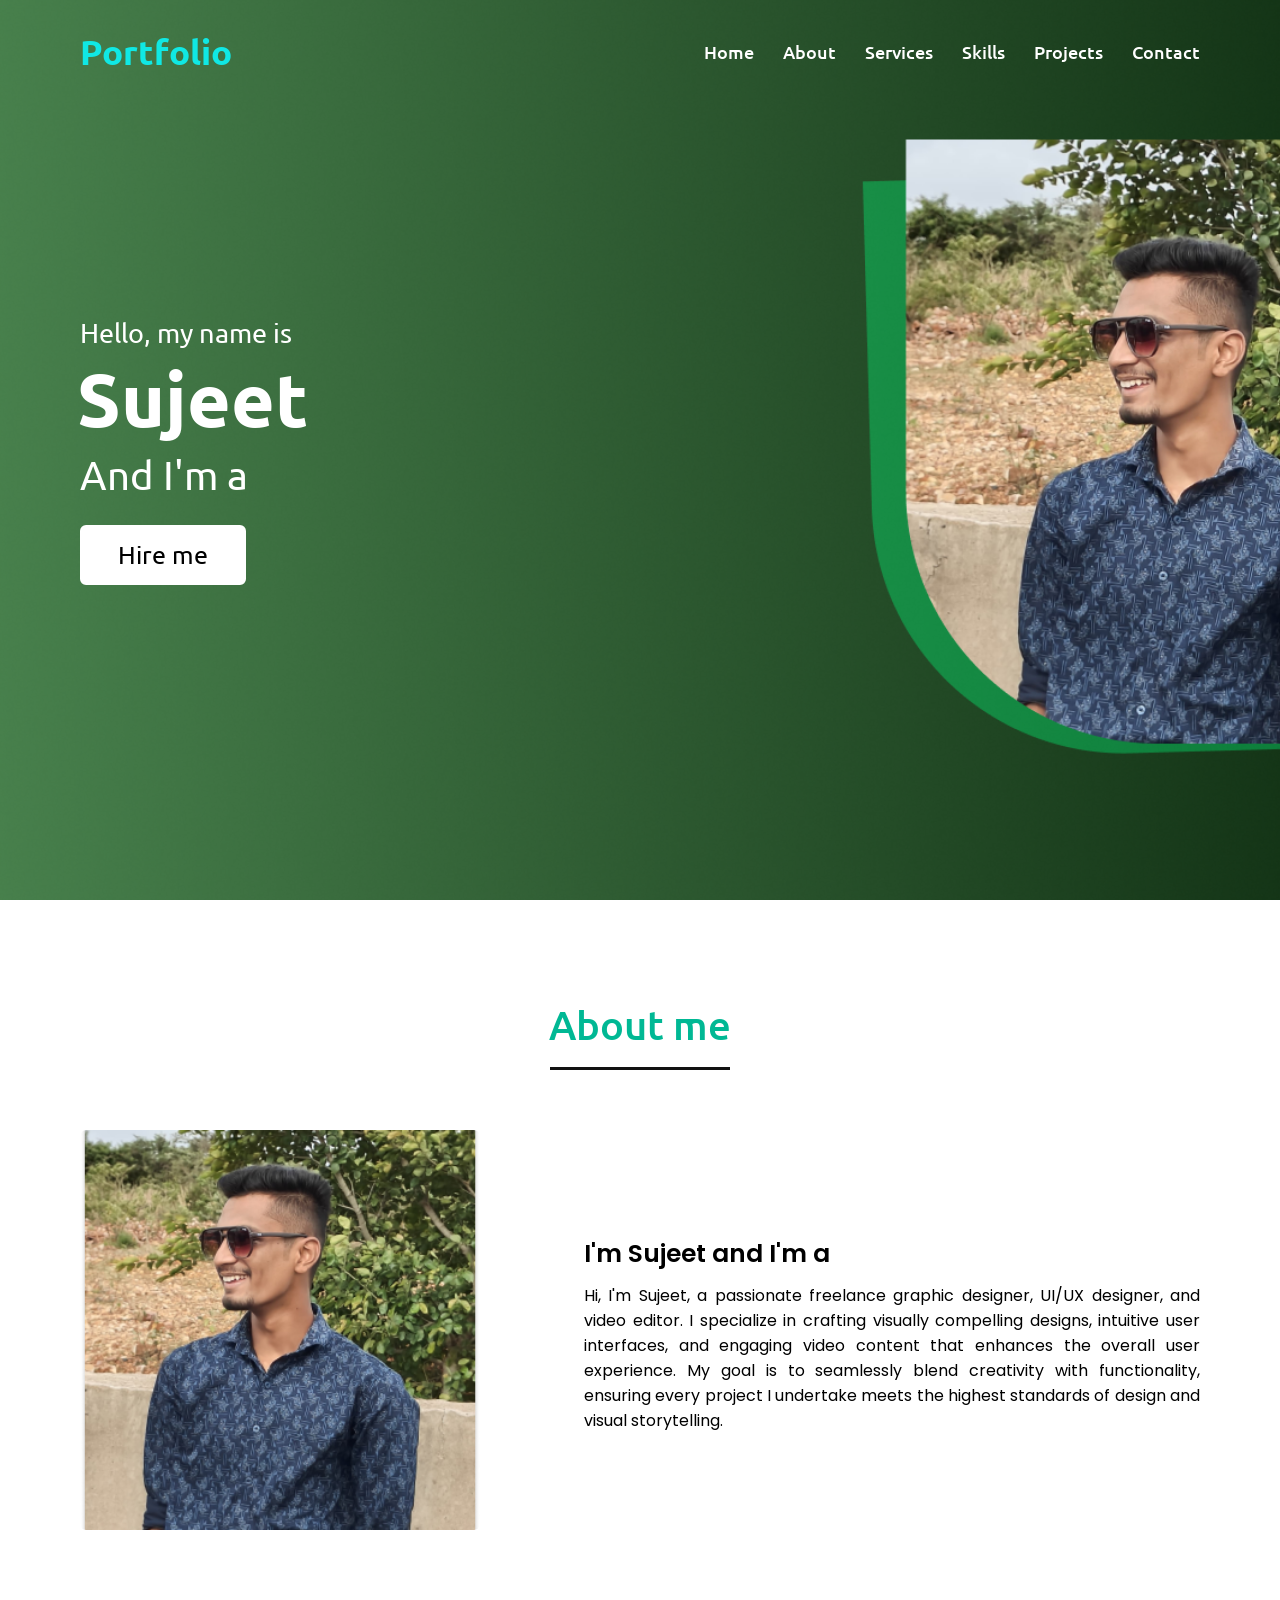
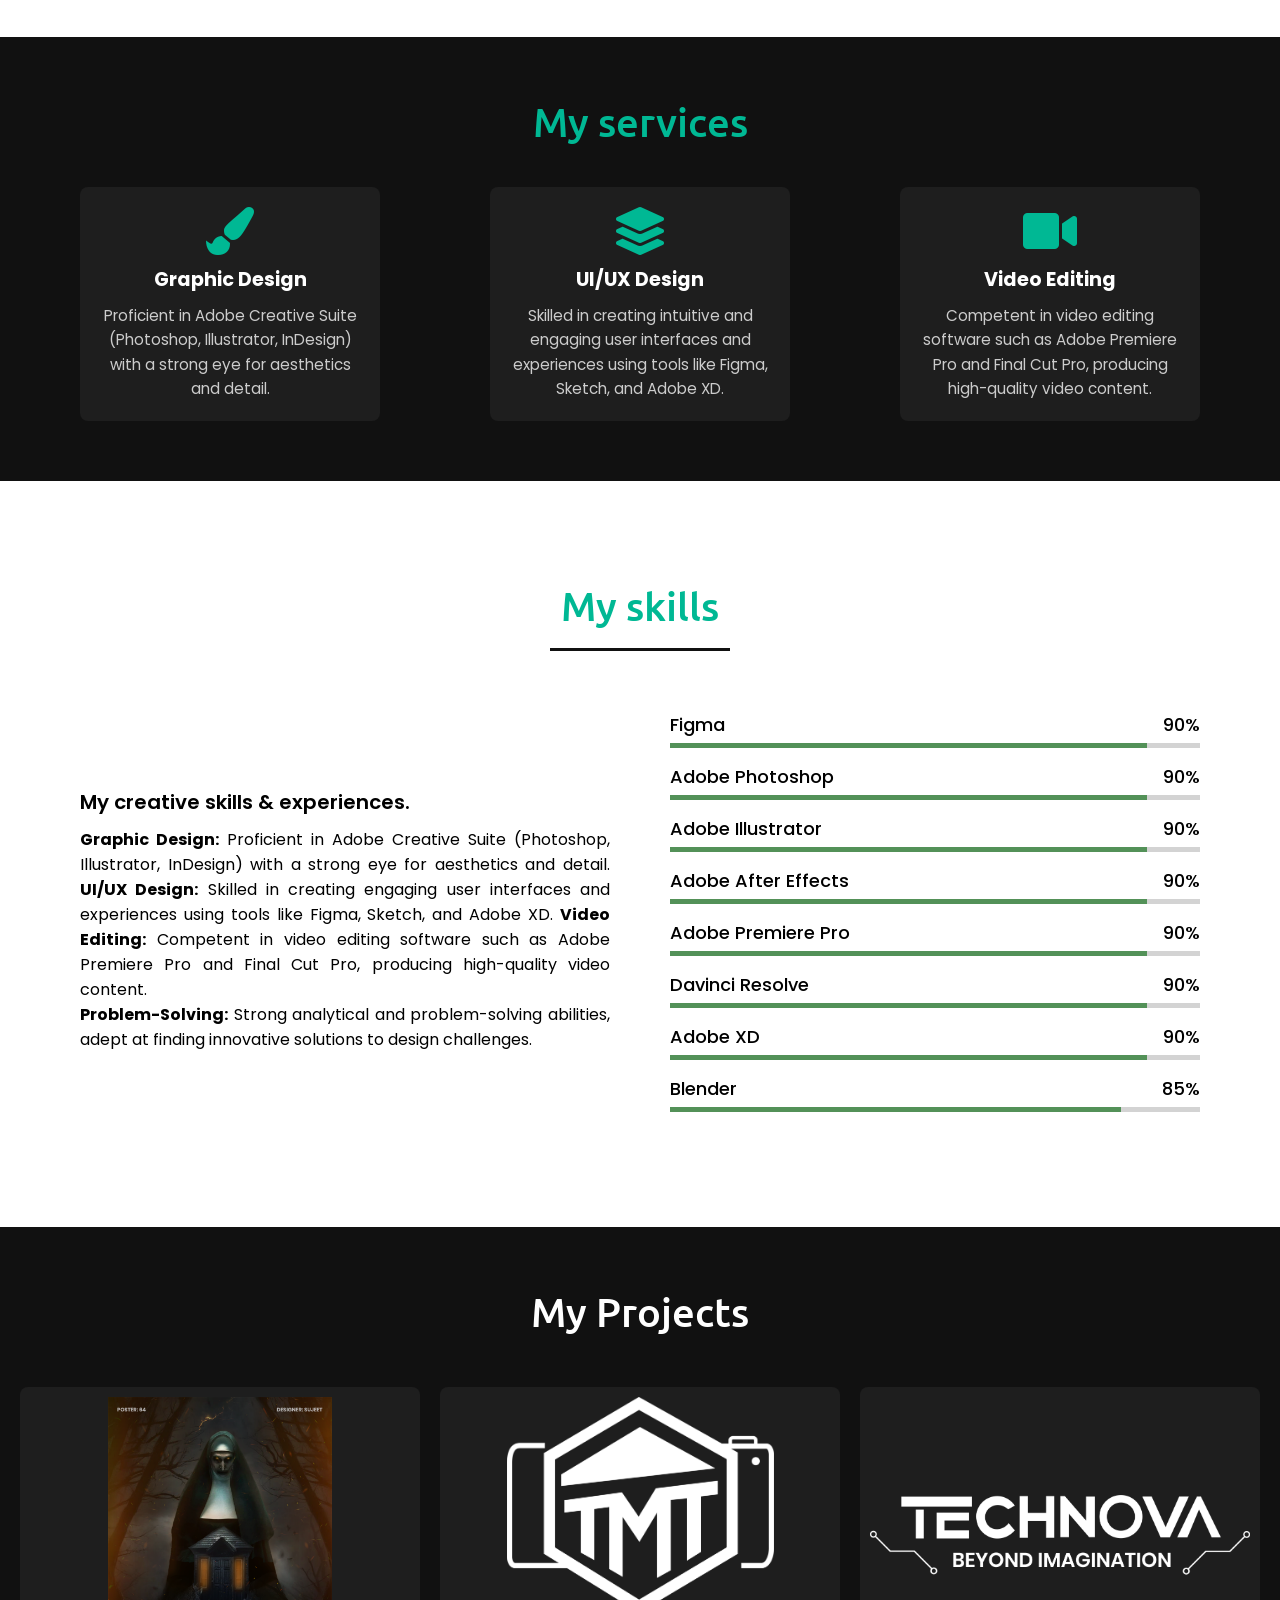
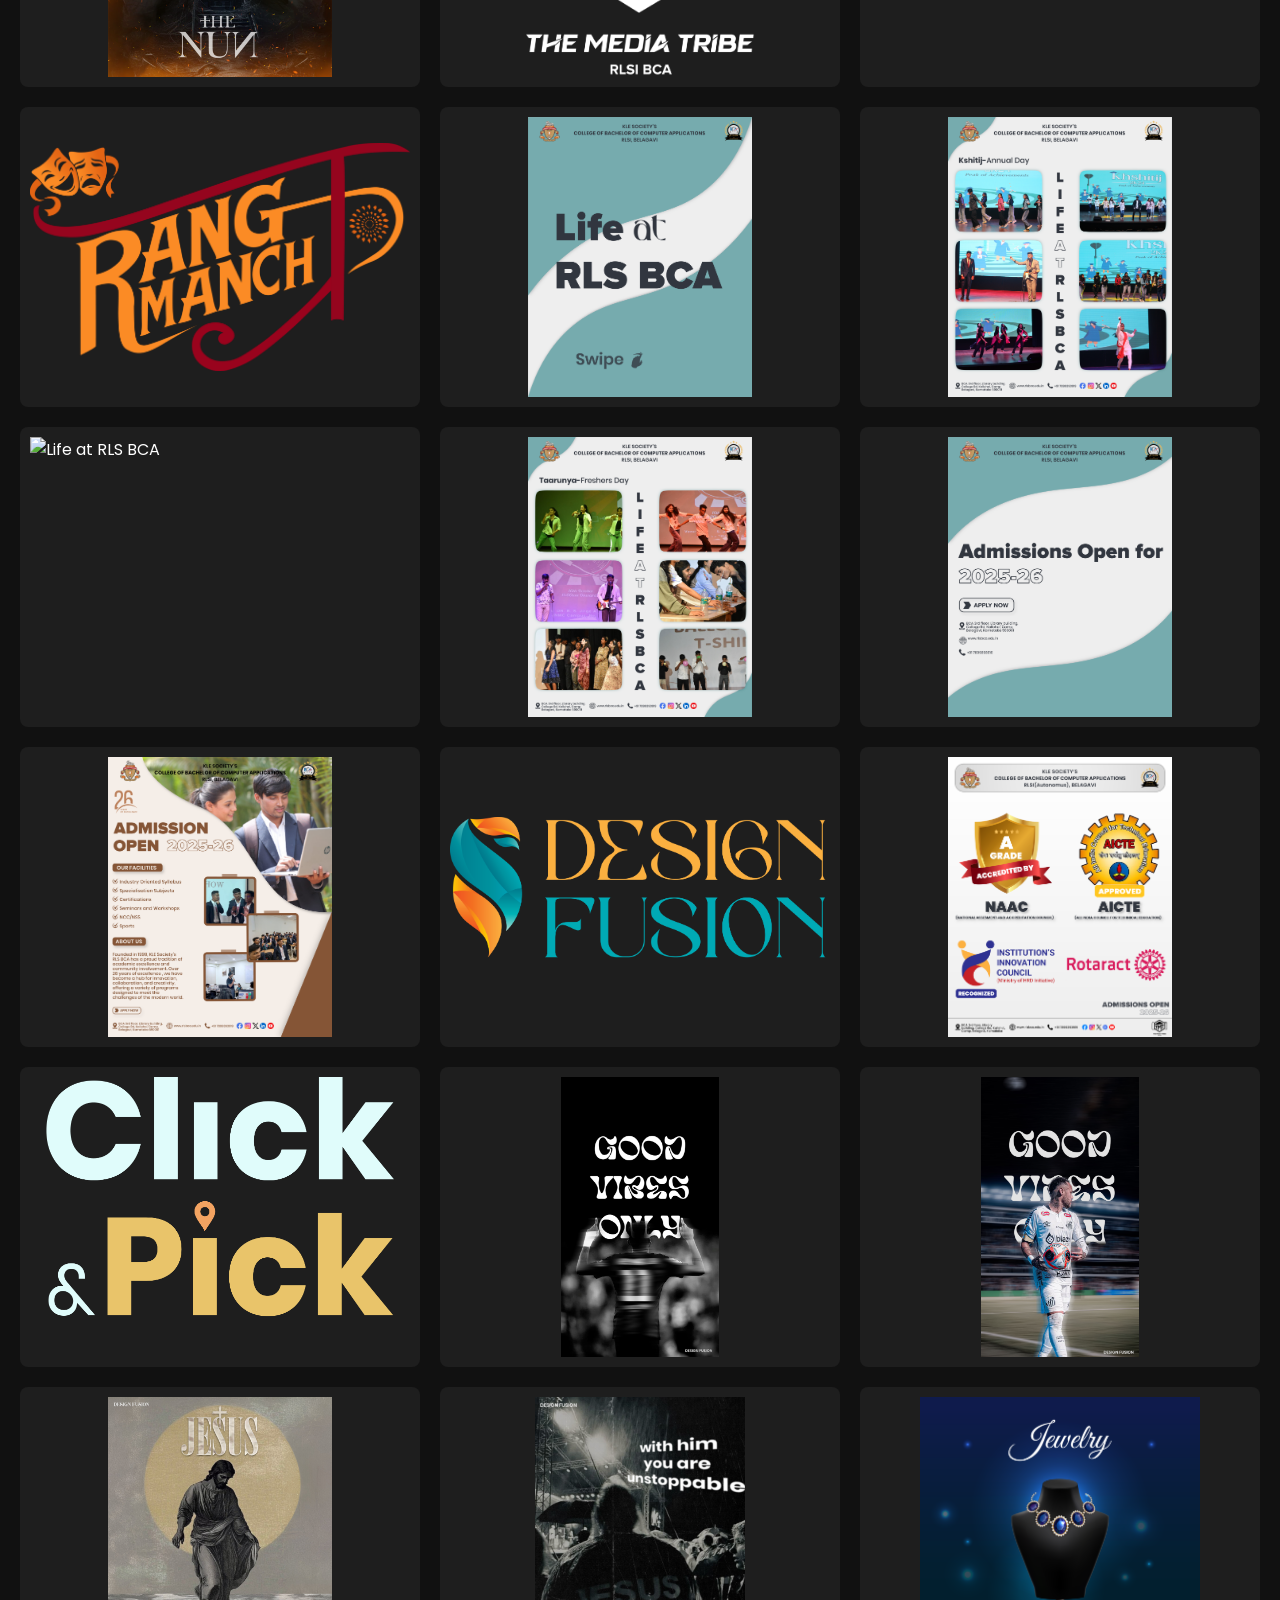
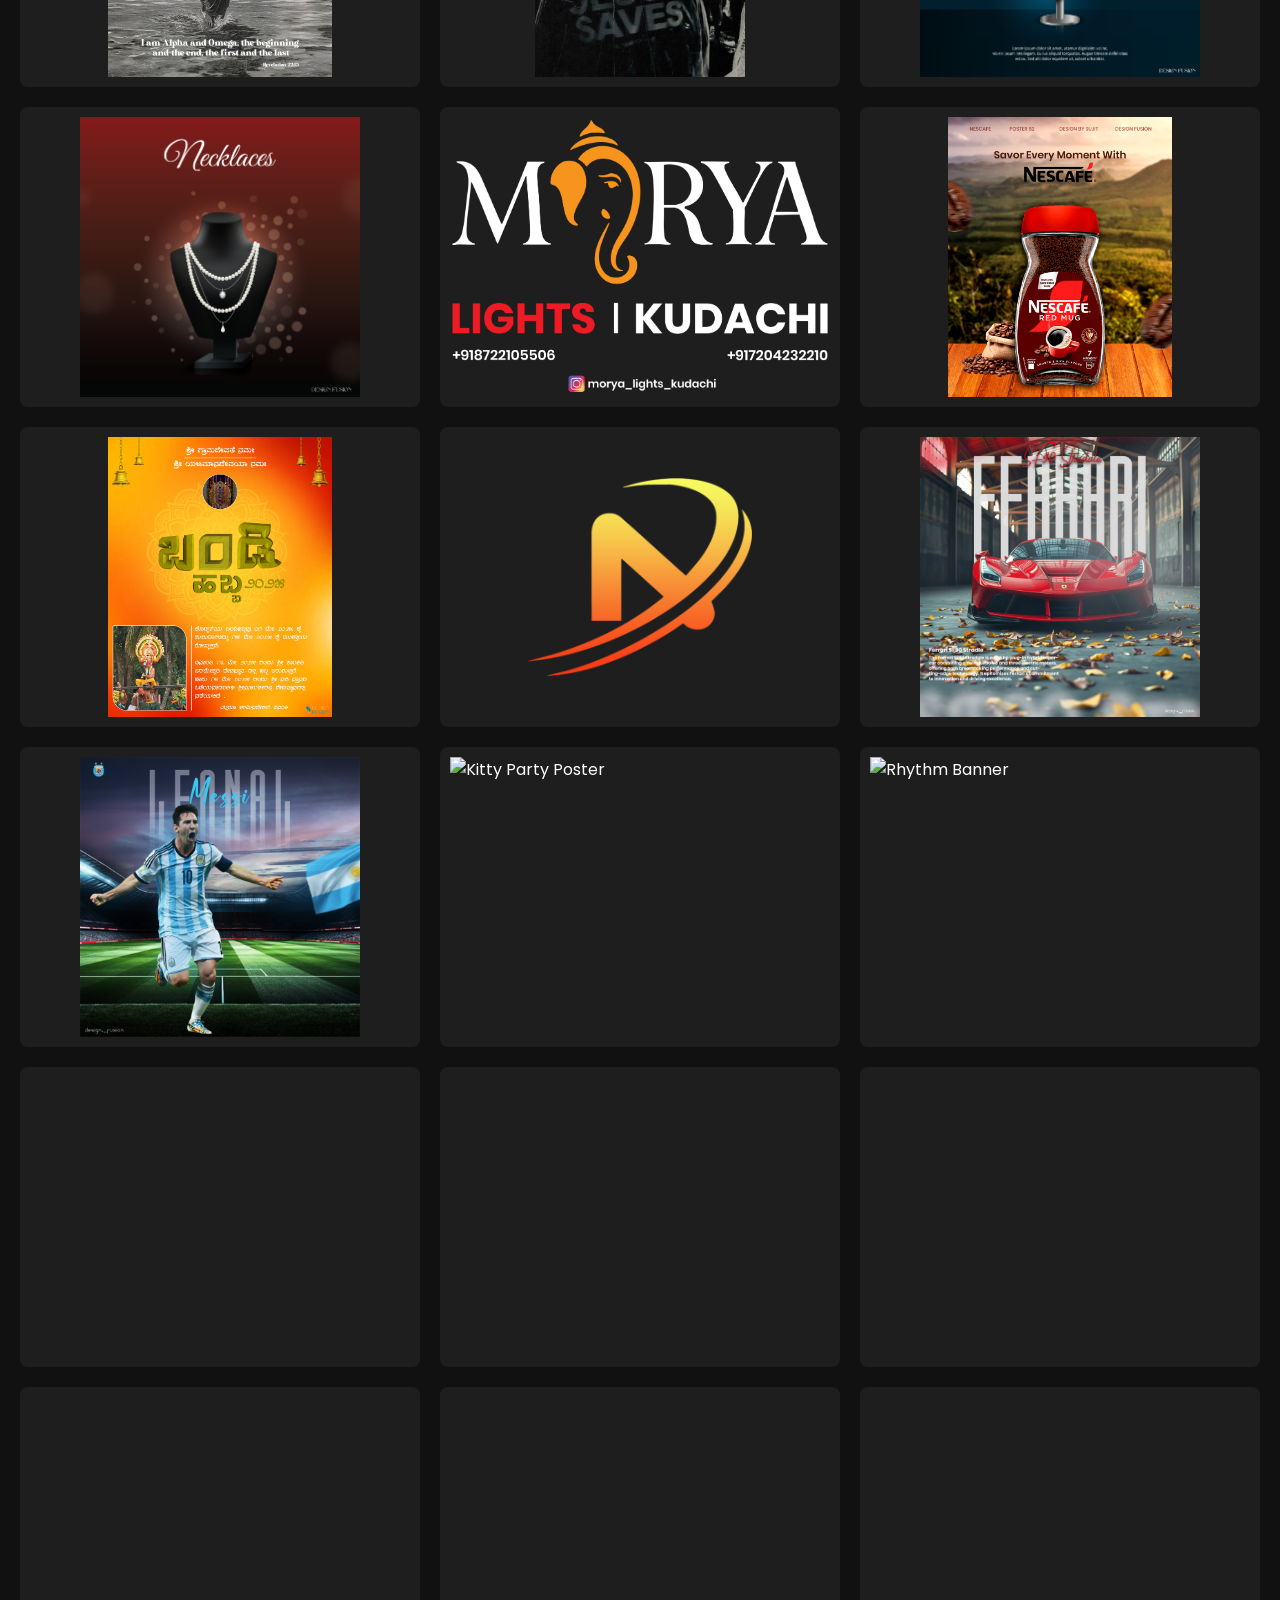
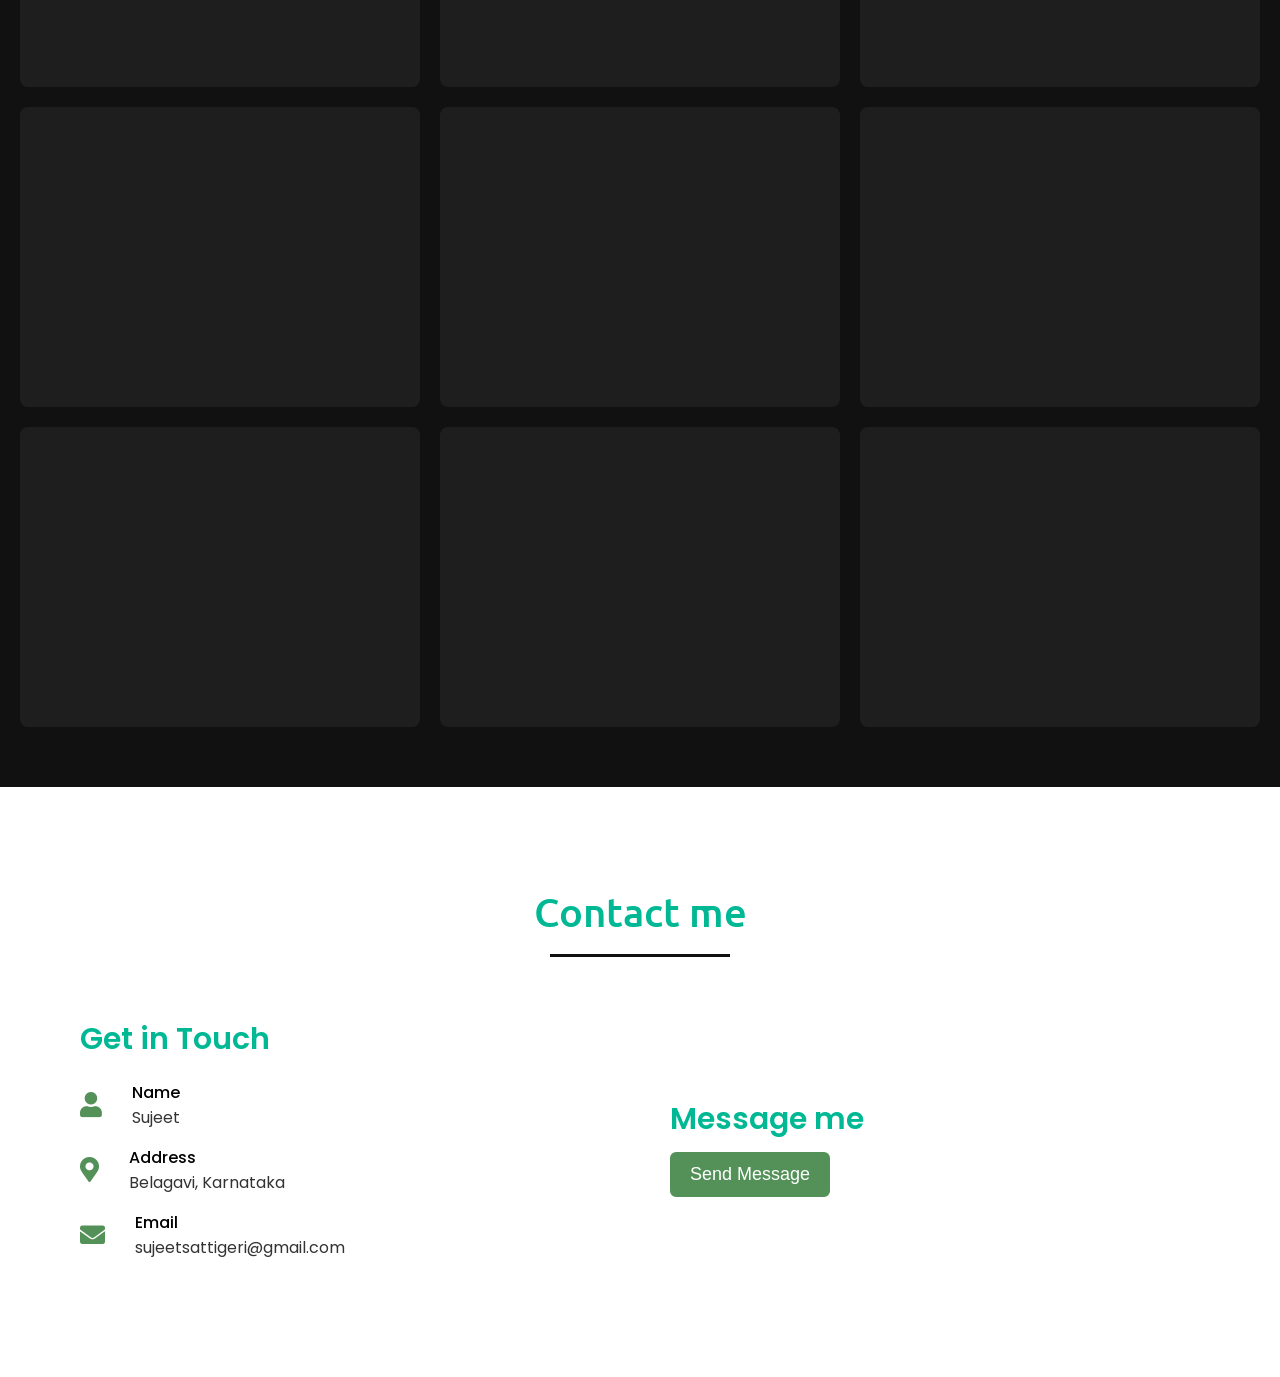
==== commit 632781ac: "Updated index.html" ====
--- a/index.html
+++ b/index.html
@@ -214,35 +214,6 @@
         </div>
     </section>
 
-    <!-- reels section start -->
-    <section class="reels" id="reels">
-        <div class="max-width">
-            <h2 class="title">My Reels</h2>
-            <div class="reel-content">
-                <!-- Add YouTube Shorts or Instagram Reels -->
-                <div class="reel">
-                    <iframe src="Videos/Admission Reel.mp4" title="Reel 1" frameborder="0" allow="accelerometer; clipboard-write; encrypted-media; gyroscope; picture-in-picture; web-share" allowfullscreen></iframe>
-                 </div>
-                <div class="reel">
-                    <iframe src="Videos/Rangmanch Fashion Show Reel Edit (2).mp4" title="Reel 1" frameborder="0" allow="accelerometer; clipboard-write; encrypted-media; gyroscope; picture-in-picture; web-share" allowfullscreen></iframe>
-                </div>
-                <div class="reel">
-                    <iframe src="Videos/The Media Tribe-RLSI BCA Logo Reveal Reel.mp4" title="Reel 1" frameborder="0" allow="accelerometer; clipboard-write; encrypted-media; gyroscope; picture-in-picture; web-share" allowfullscreen></iframe>
-                </div>
-                <div class="reel">
-                    <iframe src="Videos/Rhythm Reel 4k.mp4" title="Reel 1" frameborder="0" allow="accelerometer; clipboard-write; encrypted-media; gyroscope; picture-in-picture; web-share" allowfullscreen></iframe>
-                </div>
-                <div class="reel">
-                    <iframe src="Videos/Backdrop Reel.mp4" title="Reel 1" frameborder="0" allow="accelerometer; clipboard-write; encrypted-media; gyroscope; picture-in-picture; web-share" allowfullscreen></iframe>
-                </div>
-                <div class="reel">
-                    <iframe src="Videos/Rhythm GC Launch Reel.mp4" title="Reel 1" frameborder="0" allow="accelerometer; clipboard-write; encrypted-media; gyroscope; picture-in-picture; web-share" allowfullscreen></iframe>
-                </div>
-            </div>
-        </div>
-    </section>
-
-     
     <!-- contact section start -->
     <section class="contact" id="contact">
         <div class="max-width">
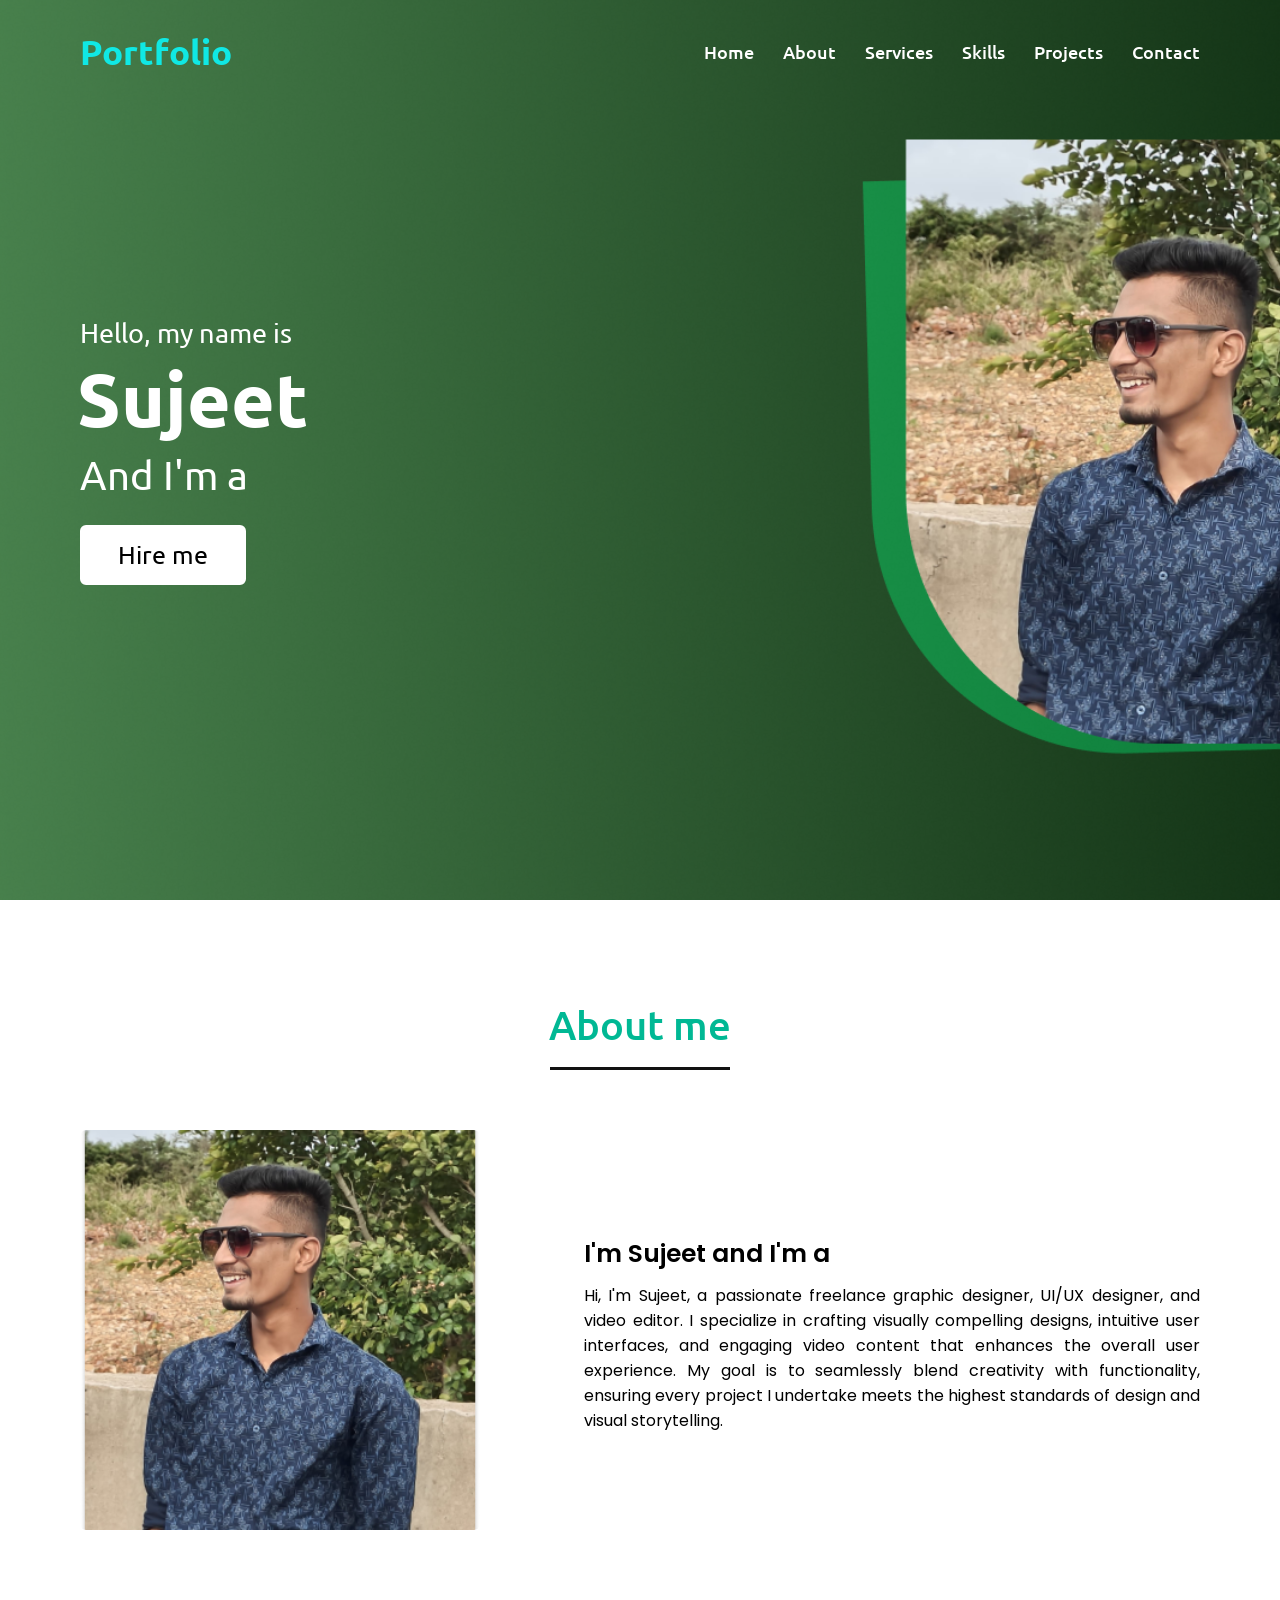
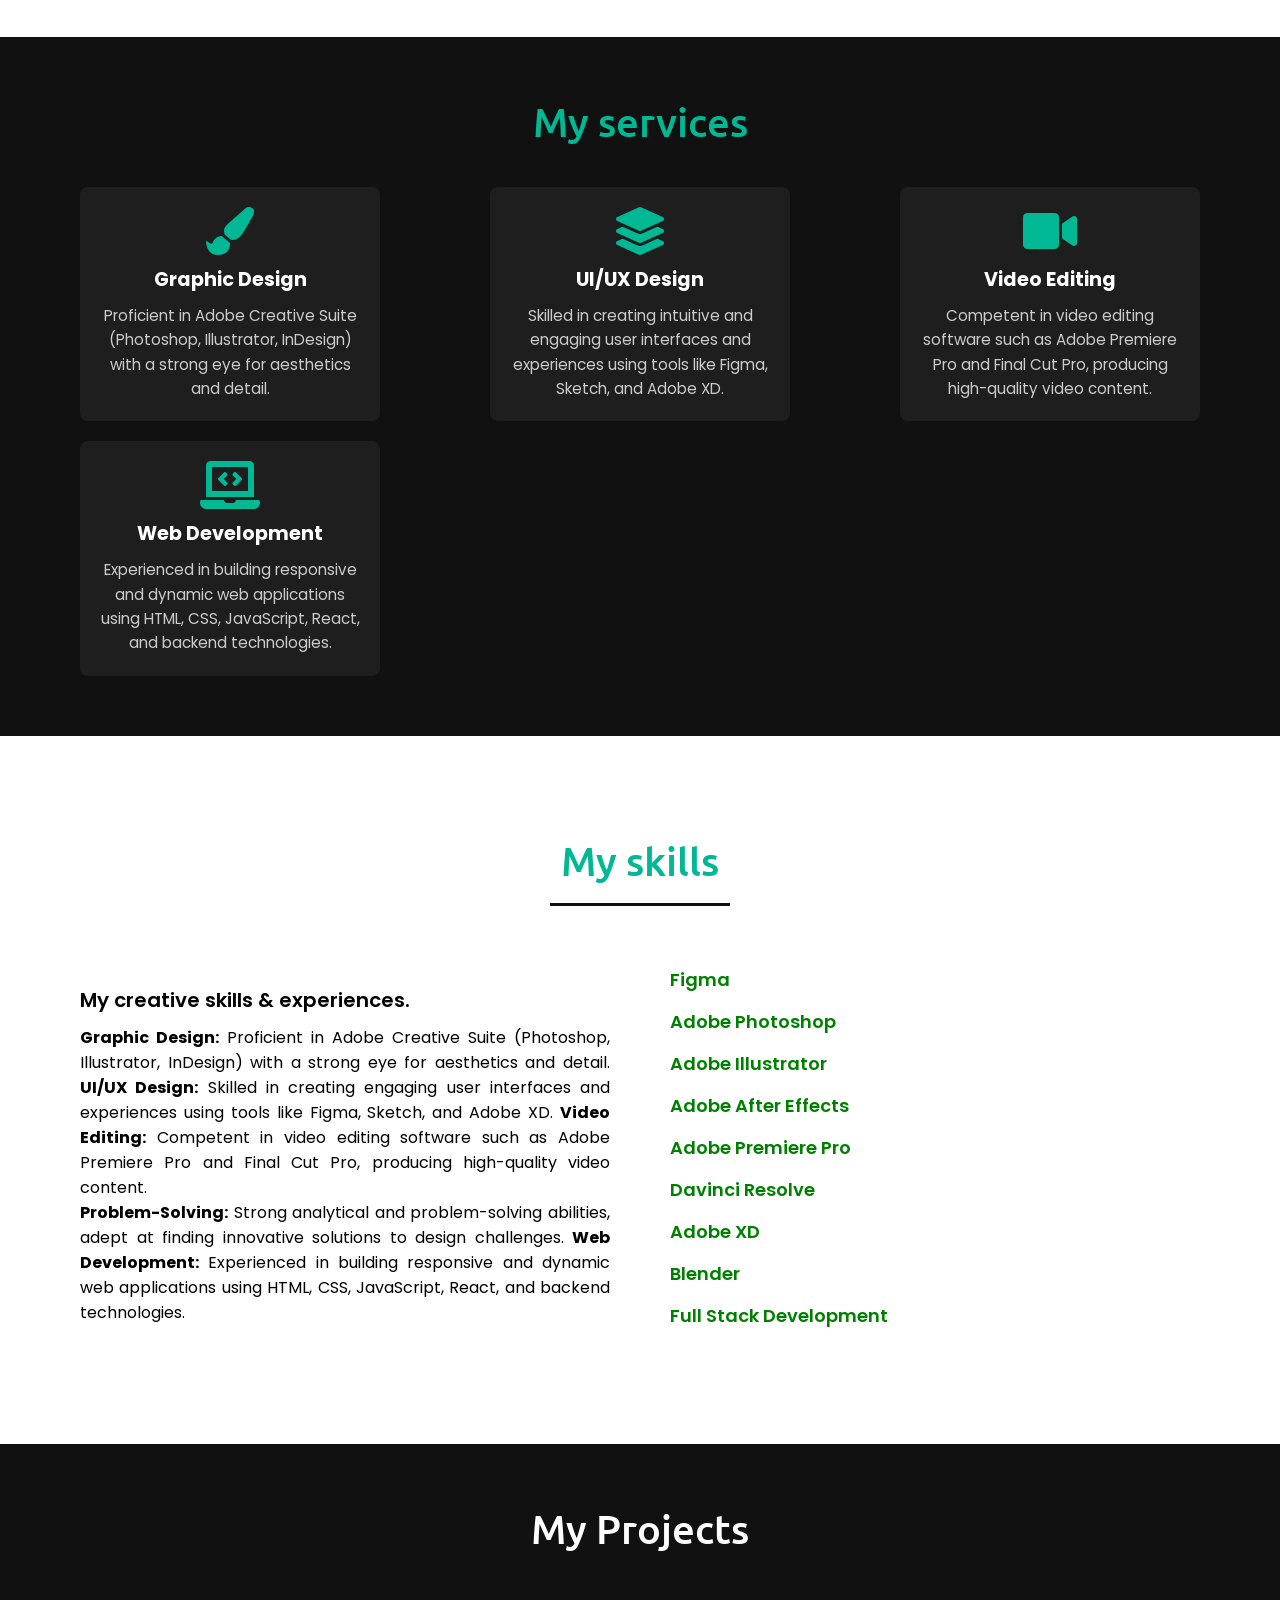
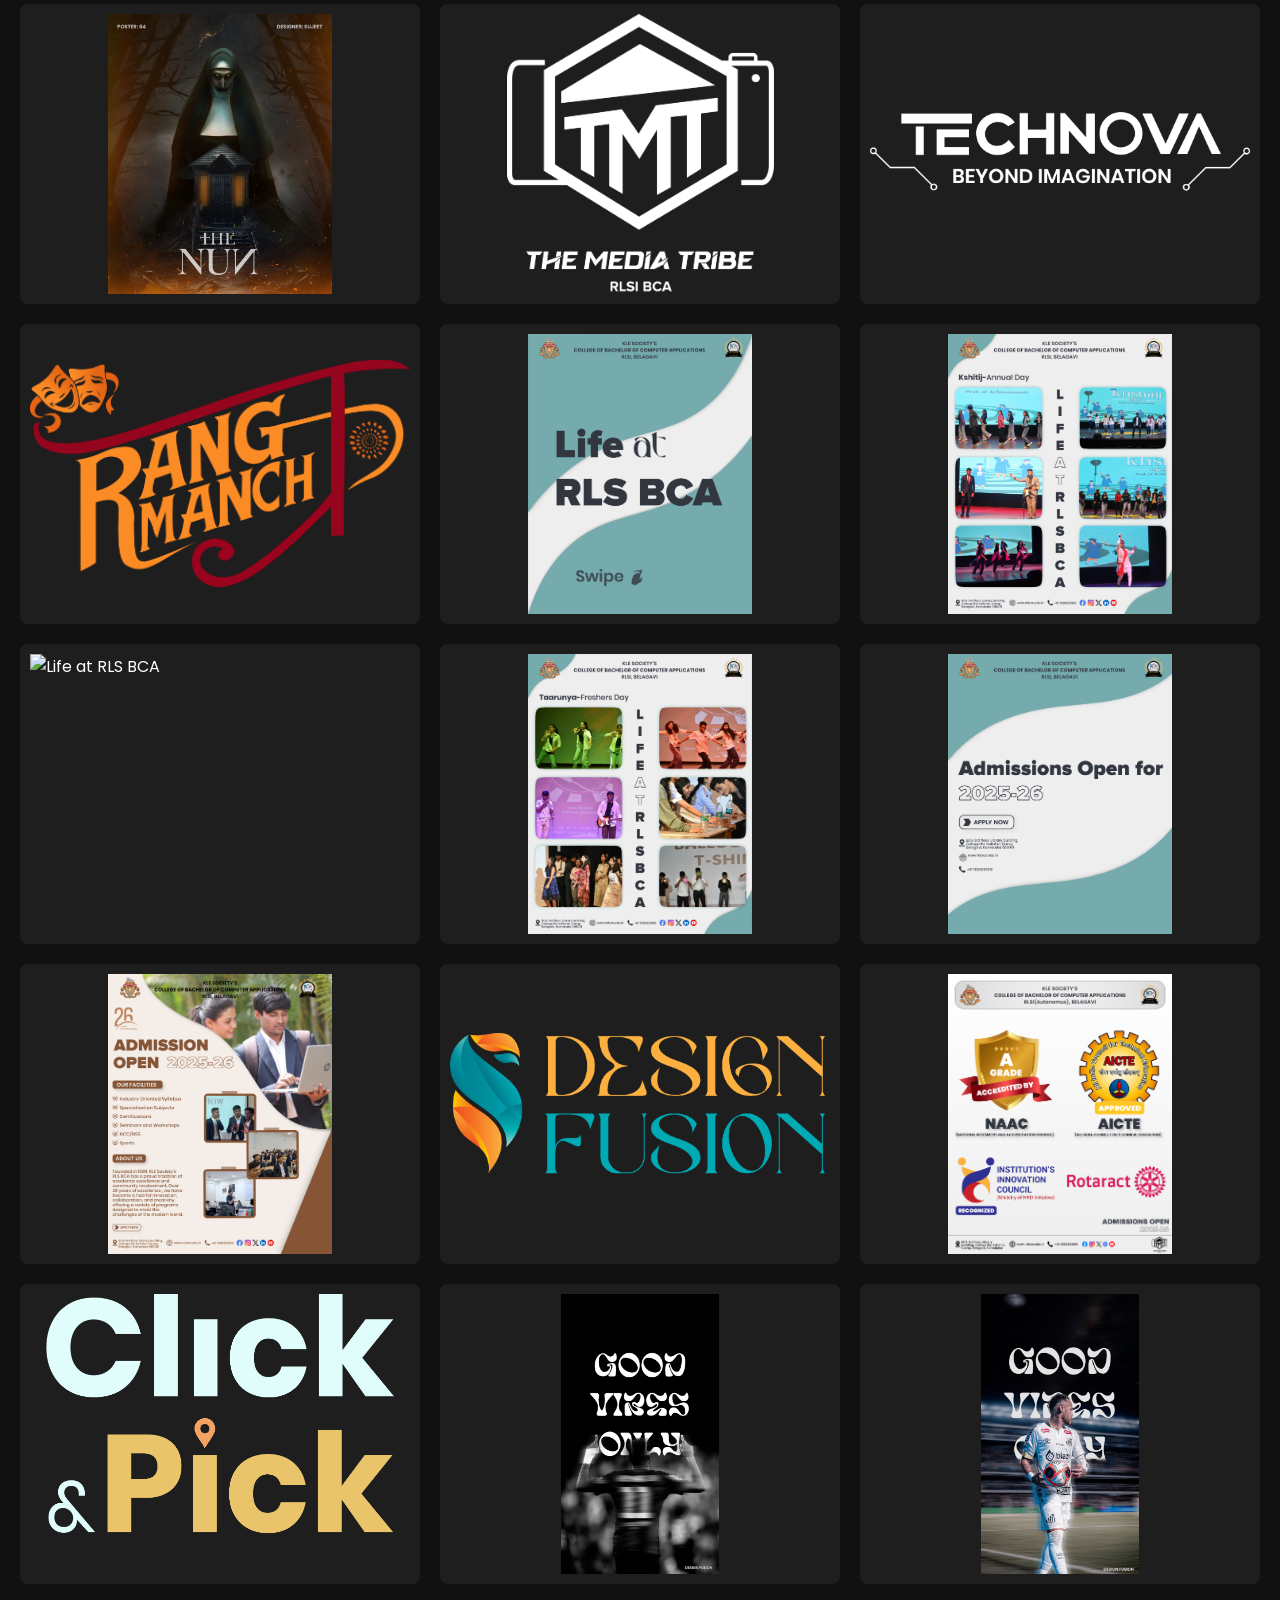
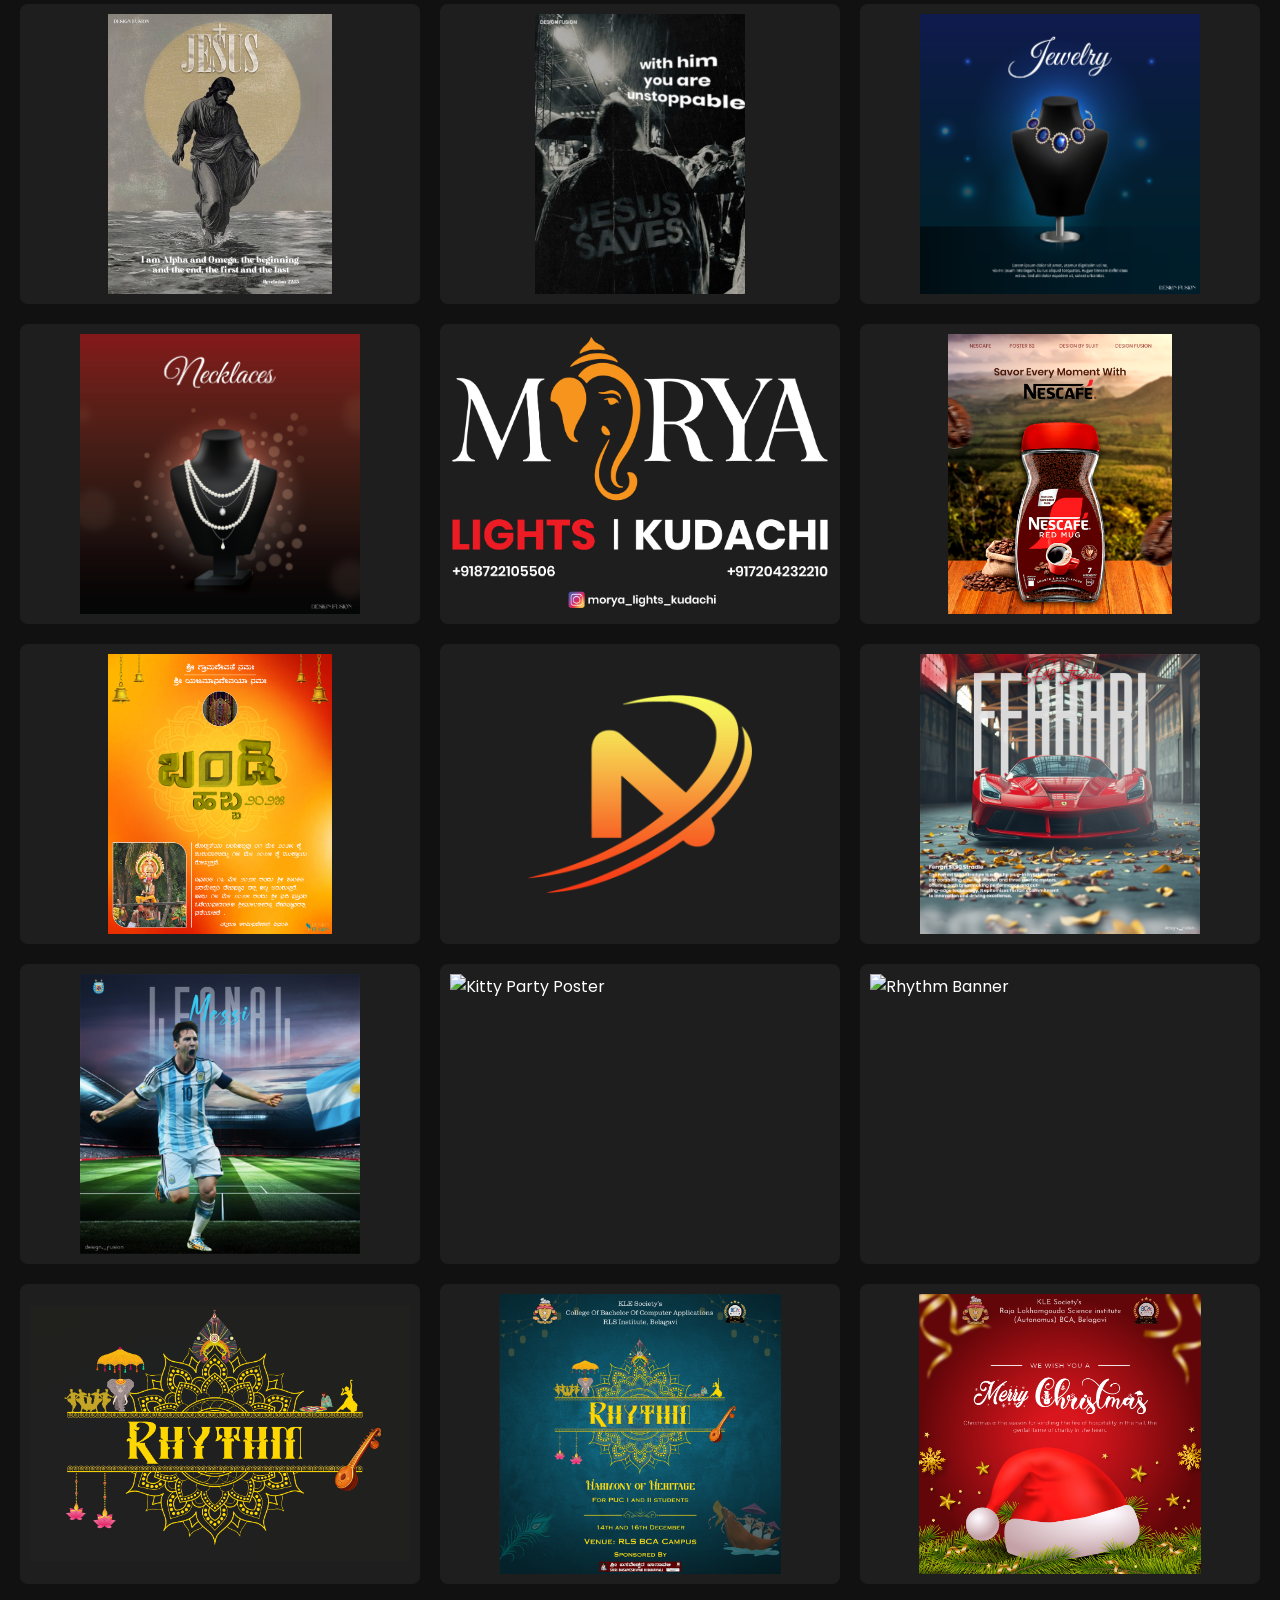
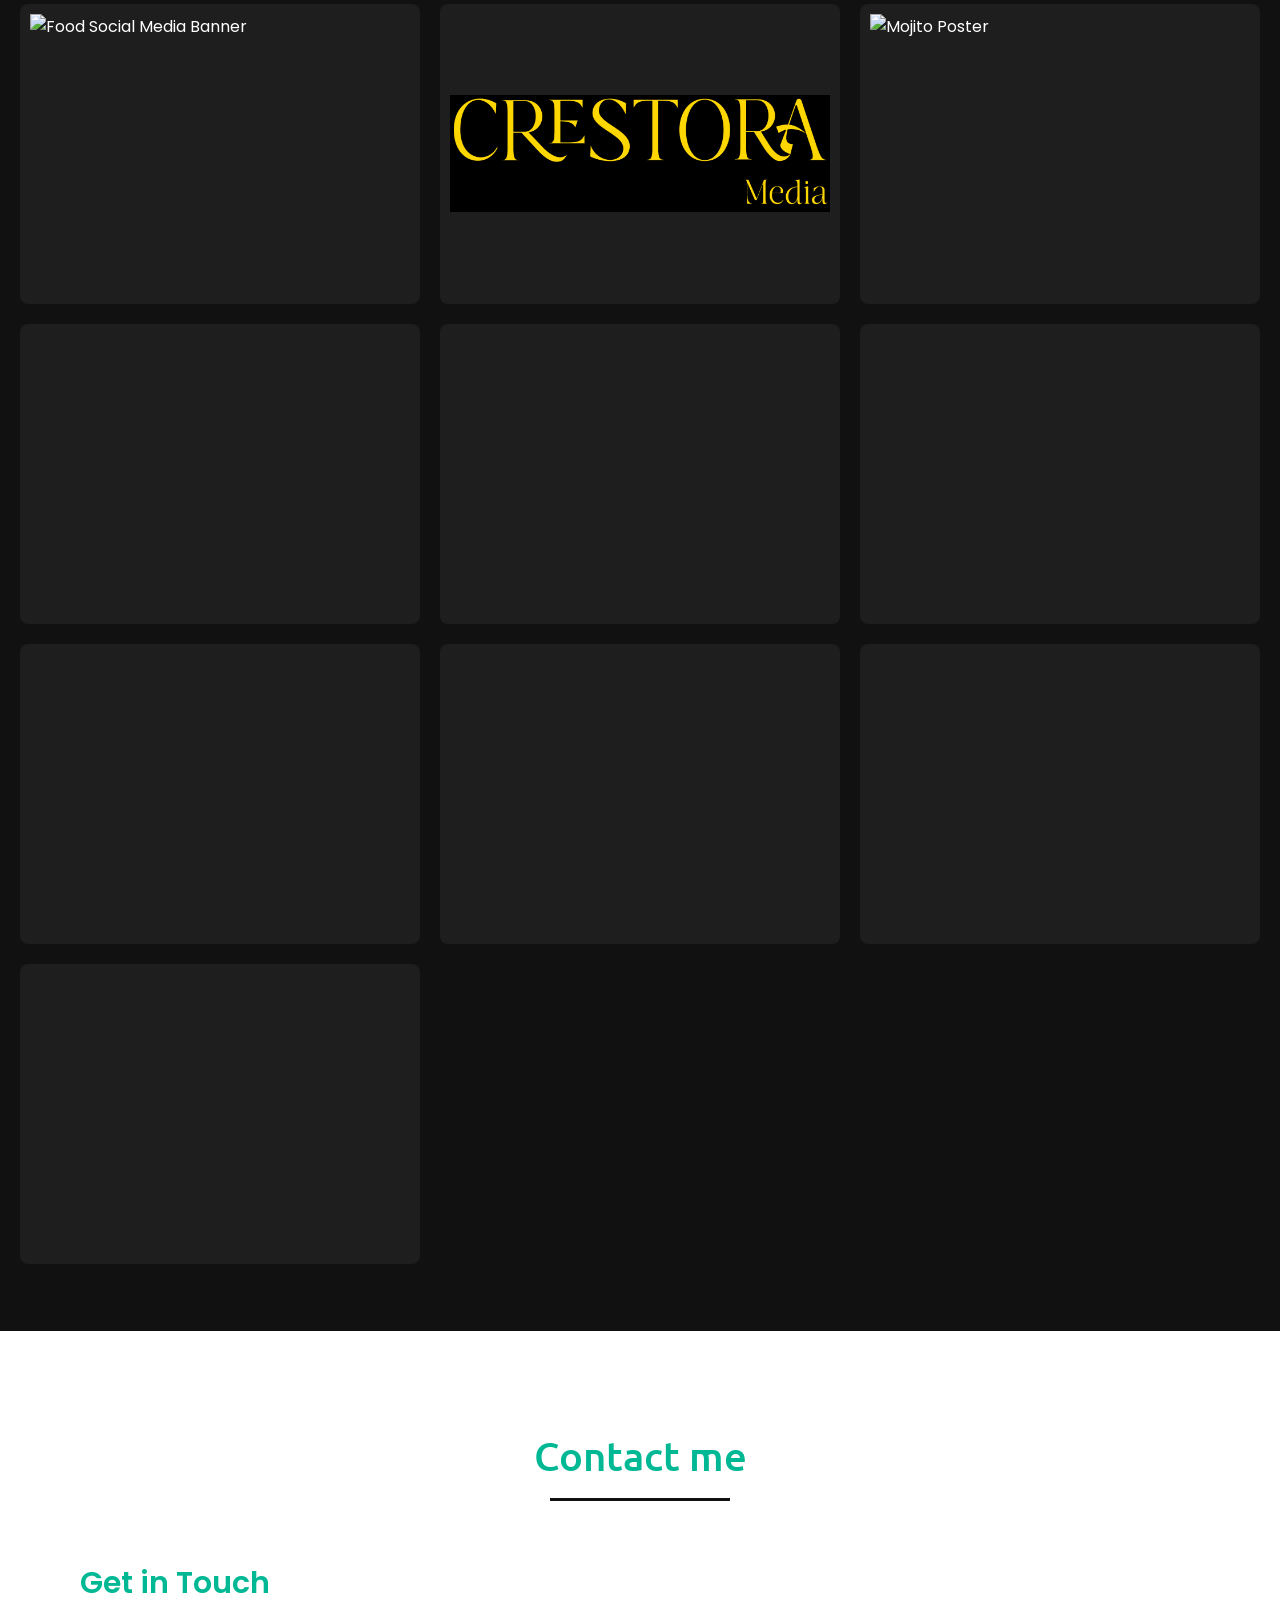
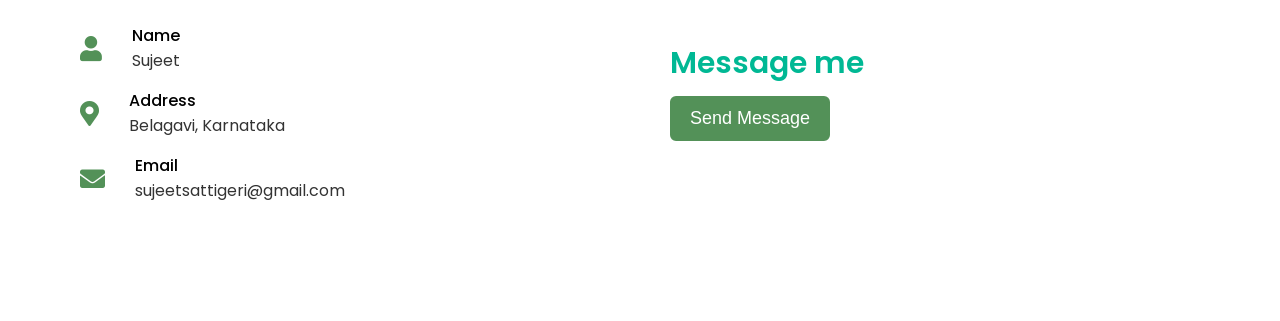
==== commit a1203173: "Modified" ====
--- a/index.html
+++ b/index.html
@@ -88,6 +88,12 @@
                         <p>Competent in video editing software such as Adobe Premiere Pro and Final Cut Pro, producing high-quality video content.</p>
                     </div>
                 </div>
+                <div class="card">
+                    <div class="box">
+                        <i class="fas fa-laptop-code"></i>
+                        <div class="text">Web Development</div>
+                        <p>Experienced in building responsive and dynamic web applications using HTML, CSS, JavaScript, React, and backend technologies.</p>
+                    </div>
             </div>
         </div>
     </section>
@@ -103,66 +109,57 @@
                         <b>UI/UX Design:</b> Skilled in creating engaging user interfaces and experiences using tools like Figma, Sketch, and Adobe XD.
                         <b>Video Editing:</b> Competent in video editing software such as Adobe Premiere Pro and Final Cut Pro, producing high-quality video content.<br>
                         <b>Problem-Solving:</b> Strong analytical and problem-solving abilities, adept at finding innovative solutions to design challenges.
+                        <b>Web Development:</b> Experienced in building responsive and dynamic web applications using HTML, CSS, JavaScript, React, and backend technologies.
                     </p>
                 </div>
                 <div class="column right">
                     <div class="bars">
                         <div class="info">
-                            <span>Figma</span>
-                            <span>90%</span>
-                        </div>
-                        <div class="line figma"></div>
-                    </div>
-                    <div class="bars">
-                        <div class="info">
-                            <span>Adobe Photoshop</span>
-                            <span>90%</span>
-                        </div>
-                        <div class="line photoshop"></div>
-                    </div>
-                    <div class="bars">
-                        <div class="info">
-                            <span>Adobe Illustrator</span>
-                            <span>90%</span>
-                        </div>
-                        <div class="line illustrator"></div>
-                    </div>
-                    <div class="bars">
-                        <div class="info">
-                            <span>Adobe After Effects</span>
-                            <span>90%</span>
-                        </div>
-                        <div class="line aftereffects"></div>
-                    </div>
-                    <div class="bars">
-                        <div class="info">
-                            <span>Adobe Premiere Pro</span>
-                            <span>90%</span>
-                        </div>
-                        <div class="line pr"></div>
-                    </div>
-                    <div class="bars">
-                        <div class="info">
-                            <span>Davinci Resolve</span>
-                            <span>90%</span>
-                        </div>
-                        <div class="line davinci"></div>
-                    </div>
-                    <div class="bars">
-                        <div class="info">
-                            <span>Adobe XD</span>
-                            <span>90%</span>
-                        </div>
-                        <div class="line xd"></div>
-                    </div>
-                    <div class="bars">
-                        <div class="info">
-                            <span>Blender</span>
-                            <span>85%</span>
-                        </div>
-                        <div class="line bl"></div>
-                    </div>
-                </div>
+                            <span style="color: green; font-weight: 600;">Figma</span>
+                        </div>
+                    </div>
+                    <div class="bars">
+                        <div class="info">
+                            <span style="color: green; font-weight: 600;">Adobe Photoshop</span>
+                        </div>
+                    </div>
+                    <div class="bars">
+                        <div class="info">
+                            <span style="color: green; font-weight: 600;">Adobe Illustrator</span>
+                        </div>
+                    </div>
+                    <div class="bars">
+                        <div class="info">
+                            <span style="color: green; font-weight: 600;">Adobe After Effects</span>
+                        </div>
+                    </div>
+                    <div class="bars">
+                        <div class="info">
+                            <span style="color: green; font-weight: 600;">Adobe Premiere Pro</span>
+                        </div>
+                    </div>
+                    <div class="bars">
+                        <div class="info">
+                            <span style="color: green; font-weight: 600;">Davinci Resolve</span>
+                        </div>
+                    </div>
+                    <div class="bars">
+                        <div class="info">
+                            <span style="color: green; font-weight: 600;">Adobe XD</span>
+                        </div>
+                    </div>
+                    <div class="bars">
+                        <div class="info">
+                            <span style="color: green; font-weight: 600;">Blender</span>
+                        </div>
+                    </div>
+                    <div class="bars">
+                        <div class="info">
+                            <span style="color: green; font-weight: 600;">Full Stack Development</span>
+                        </div>
+                    </div>
+                </div>
+                
             </div>
         </div>
     </section>
@@ -210,7 +207,7 @@
             <img src="images/mclaren poster@3x.png" alt="Mclaren Poster" loading="lazy" class="project-image">
             <img src="images/navratri poster design.jpg" alt="Navratri Poster" loading="lazy" class="project-image">
             <img src="images/Christmas 2k24@3x.png" alt="Christmas Poster" loading="lazy" class="project-image">
-
+            <a href="https://luxury-lane-95.netlify.app/"><img src="images/luxury lane.jpg" alt="Luxury lane 95" loading="lazy" class="class"></a>
         </div>
     </section>
 
